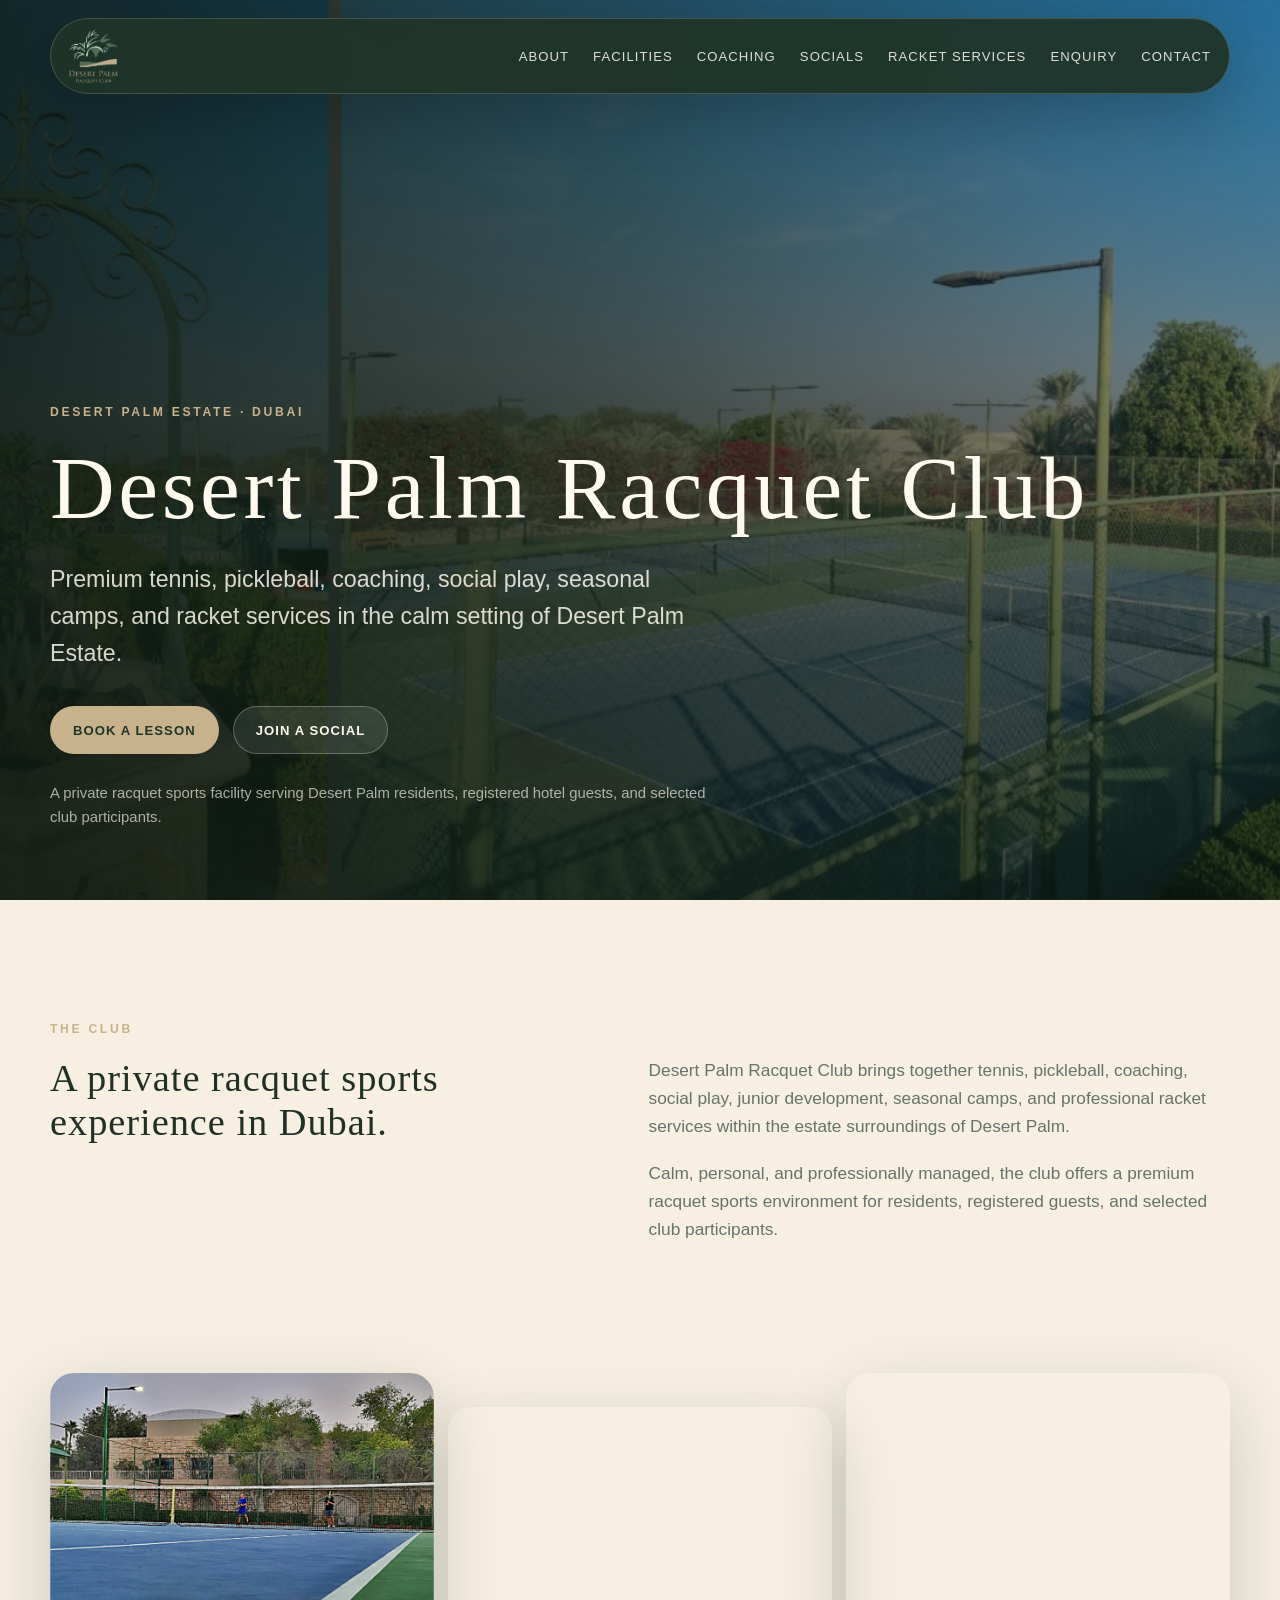
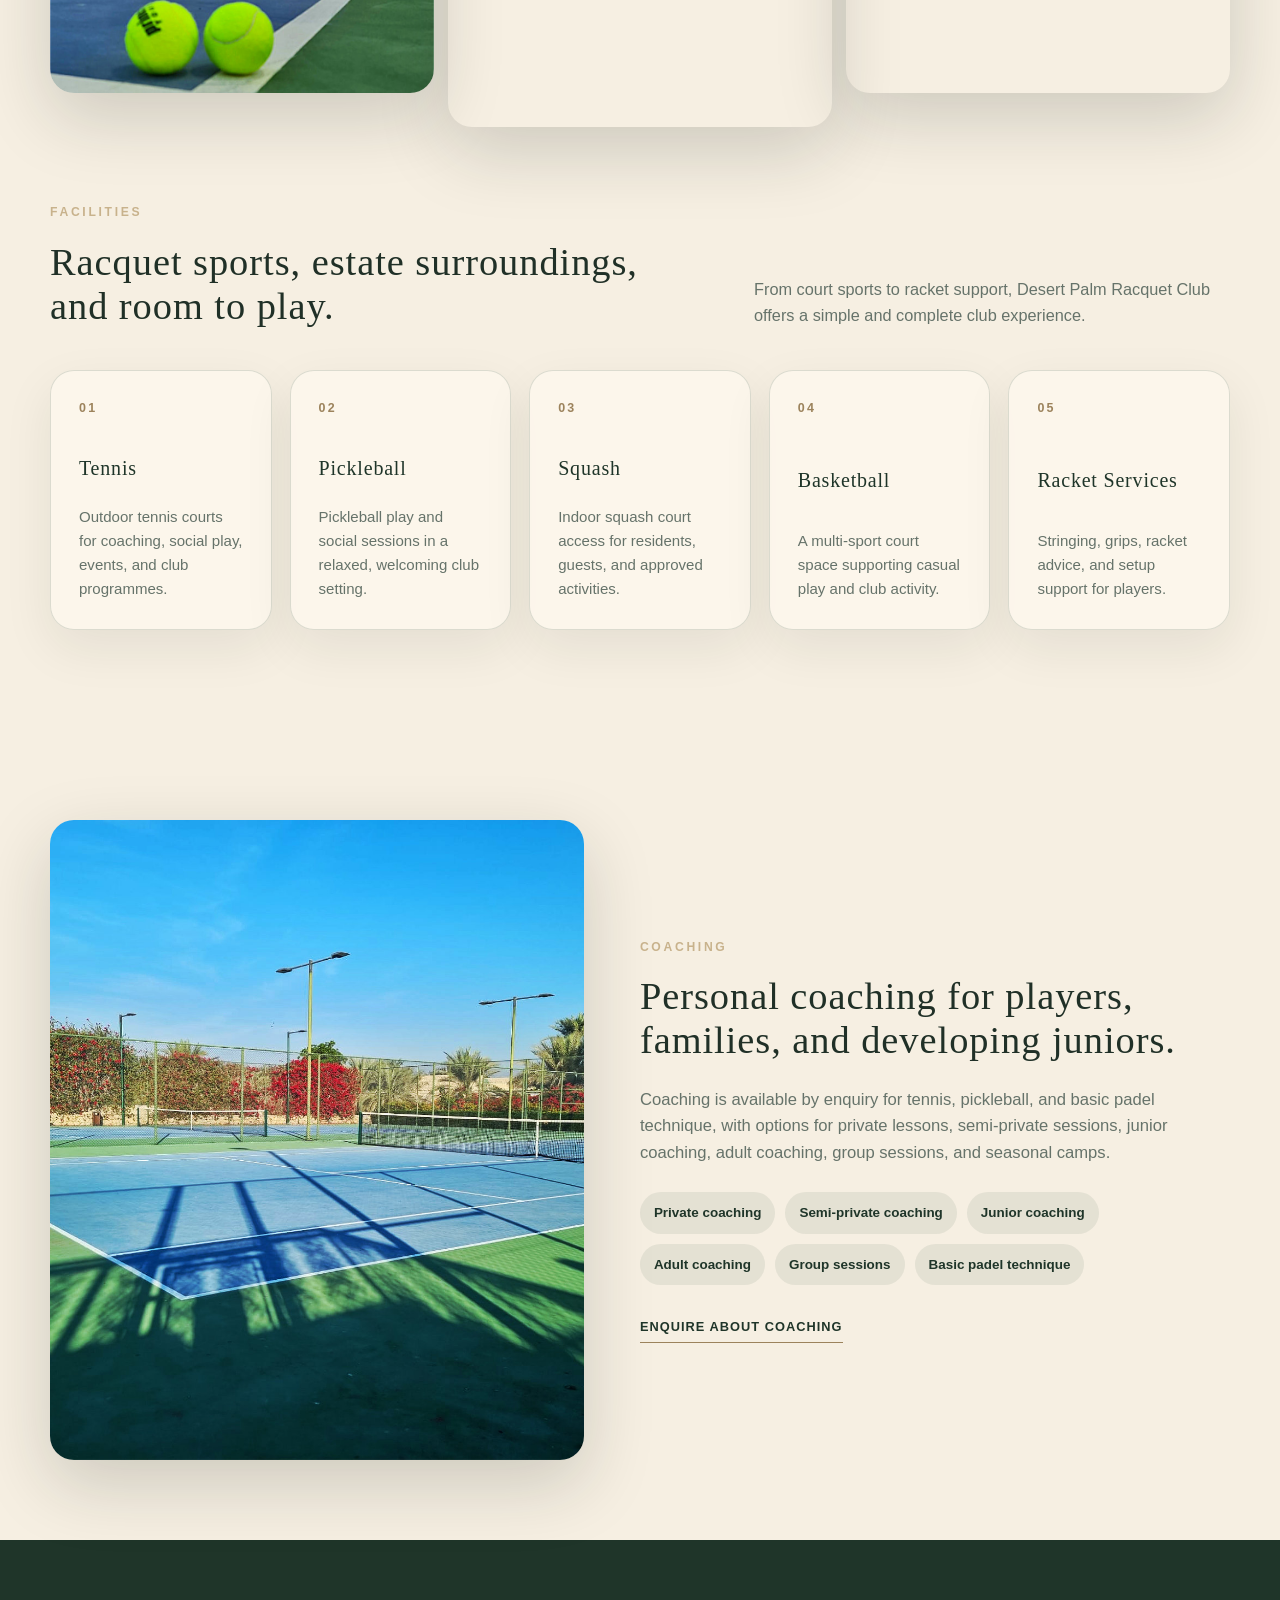
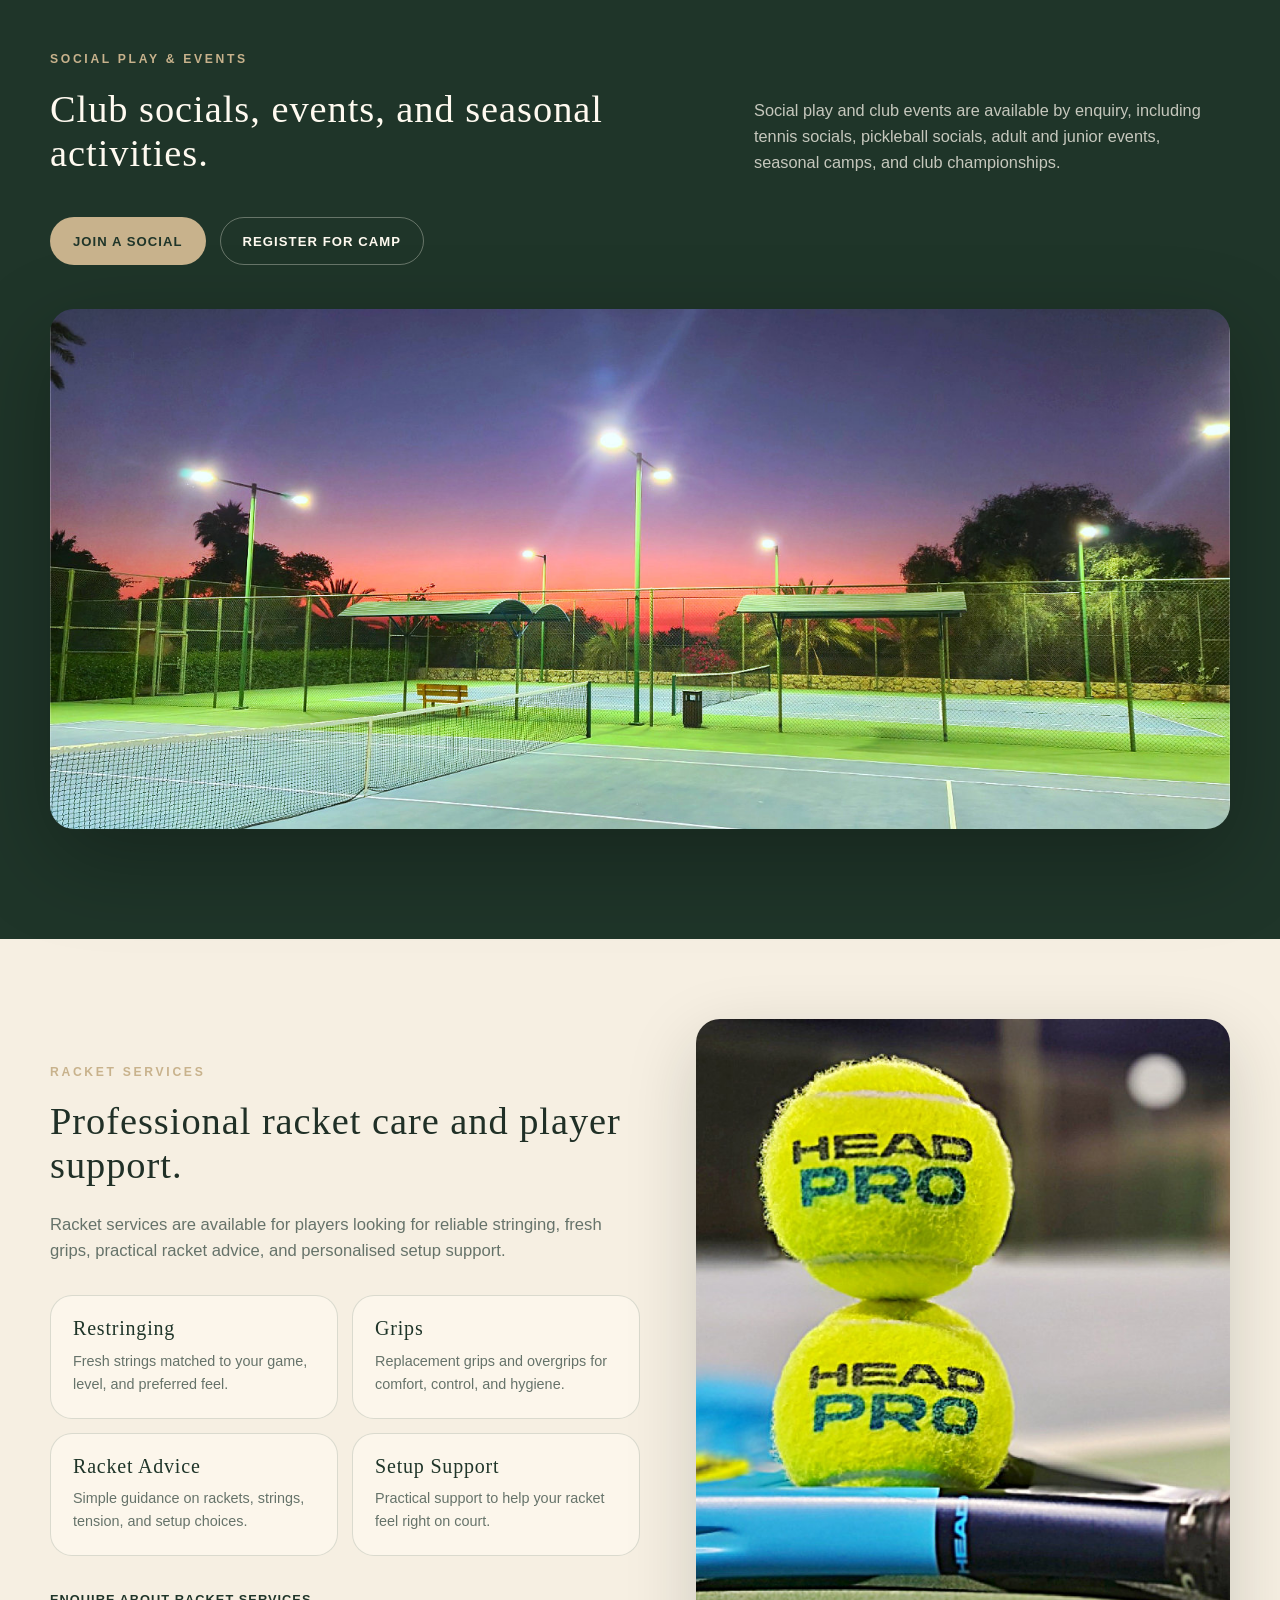
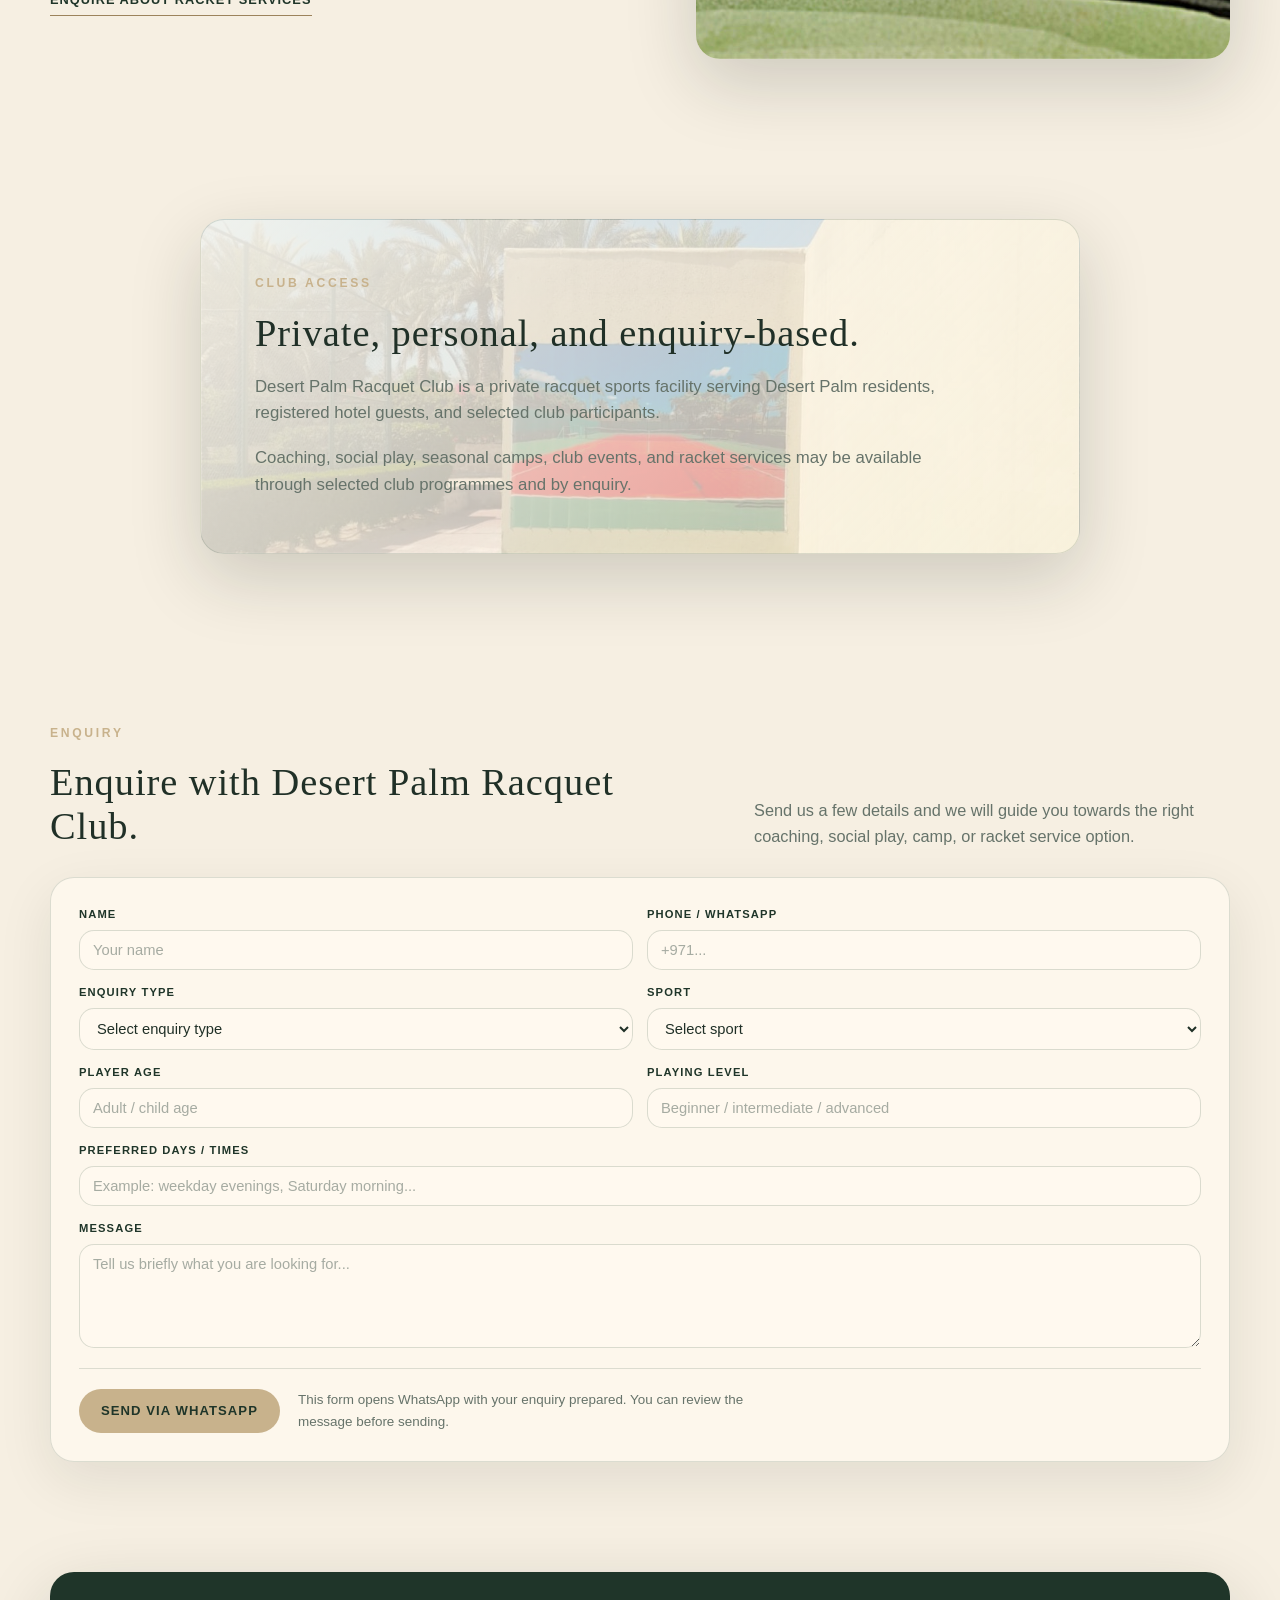
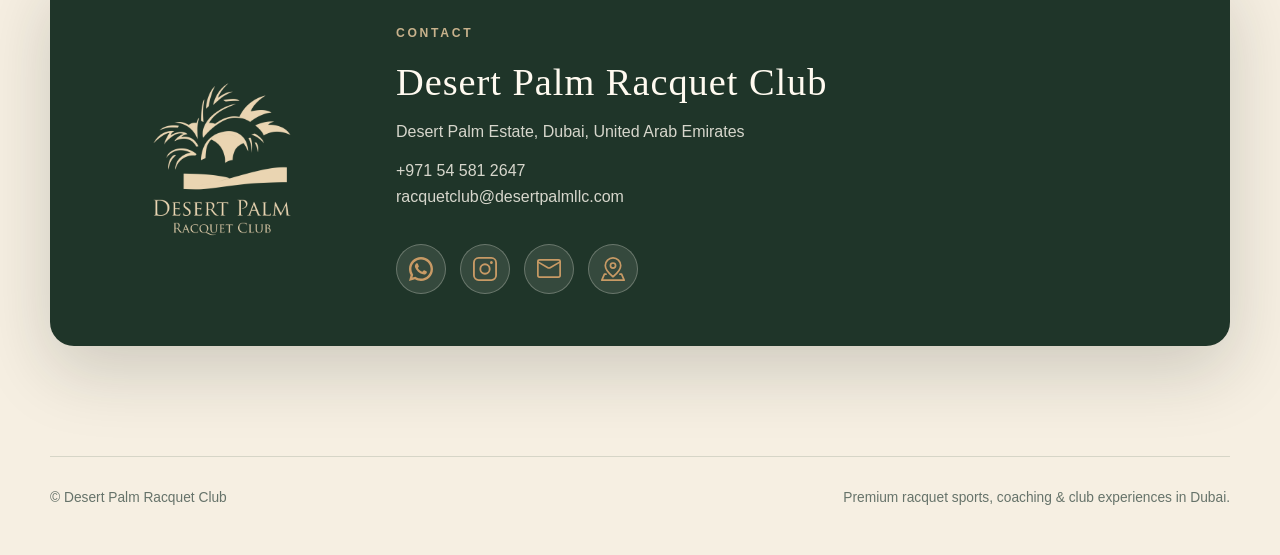
==== index.html @ a3d0cde0 "Add files via upload" ====
<!DOCTYPE html>
<html lang="en">
<head>
  <meta charset="UTF-8" />
  <meta name="viewport" content="width=device-width, initial-scale=1.0" />

  <title>Desert Palm Racquet Club | Tennis & Pickleball in Dubai</title>
  <link rel="canonical" href="https://desertpalmracquetclub.com/" />
<meta
  name="description"
  content="Desert Palm Racquet Club offers premium tennis, pickleball, coaching, social play, seasonal camps, and racket services at Desert Palm Estate, Dubai."
/>

  <!-- Social sharing preview -->
<meta property="og:title" content="Desert Palm Racquet Club | Dubai" />
<meta
  property="og:description"
  content="Premium tennis, pickleball, coaching, social play, seasonal camps, and racket services in Desert Palm Estate, Dubai."
/>
<meta property="og:type" content="website" />
<meta property="og:url" content="https://desertpalmracquetclub.com/" />
<meta
  property="og:image"
  content="https://desertpalmracquetclub.com/assets/dprc-thumb.png"
/>
<meta property="og:image:width" content="1200" />
<meta property="og:image:height" content="630" />

<meta name="twitter:card" content="summary_large_image" />
<meta name="twitter:title" content="Desert Palm Racquet Club | Dubai" />
<meta
  name="twitter:description"
  content="Premium tennis, pickleball, coaching, social play, seasonal camps, and racket services in Desert Palm Estate, Dubai."
/>
<meta
  name="twitter:image"
  content="https://desertpalmracquetclub.com/assets/dprc-thumb.png"
/>

  <link rel="icon" type="image/png" href="assets/logo-light.png" />
  <link rel="stylesheet" href="style.css" />
</head>

<body>
  <header class="site-header">
    <a href="#top" class="brand">
      <img src="assets/logo-light.png" alt="Desert Palm Racquet Club logo" />
    </a>

    <button class="menu-toggle" aria-label="Open menu">
      <span></span>
      <span></span>
    </button>

<nav class="site-nav">
  <a href="#about">About</a>
  <a href="#facilities">Facilities</a>
  <a href="#coaching">Coaching</a>
  <a href="#socials">Socials</a>
  <a href="#services">Racket Services</a>
  <a href="#enquiry">Enquiry</a>
  <a href="#contact">Contact</a>
</nav>
  </header>

  <main id="top">
    <!-- HERO -->
    <section class="hero">
      <div class="hero-image">
        <img src="assets/court-bridge.jpg" alt="Desert Palm Racquet Club courts and estate surroundings" />
      </div>

      <div class="hero-overlay"></div>

      <div class="hero-content">
        <p class="eyebrow">Desert Palm Estate · Dubai</p>

        <h1>Desert Palm Racquet Club</h1>

        <p class="hero-text">
          Premium tennis, pickleball, coaching, social play, seasonal camps,
          and racket services in the calm setting of Desert Palm Estate.
        </p>

        <div class="hero-actions">
<a
  class="btn btn-primary enquiry-jump"
  href="#enquiry"
  data-enquiry-type="Coaching"
>
            Book a Lesson
          </a>

<a
  class="btn btn-secondary enquiry-jump"
  href="#enquiry"
  data-enquiry-type="Tennis Social"
>
            Join a Social
          </a>
        </div>

        <p class="access-note">
          A private racquet sports facility serving Desert Palm residents,
registered hotel guests, and selected club participants.
        </p>
      </div>
    </section>

    <!-- INTRO -->
    <section id="about" class="section intro-section">
      <div class="section-label">The Club</div>

      <div class="intro-grid">
        <div>
          <h2>A private racquet sports experience in Dubai.</h2>
        </div>

        <div>
          <p>
            Desert Palm Racquet Club brings together tennis, pickleball,
            coaching, social play, junior development, seasonal camps, and
            professional racket services within the estate surroundings of
            Desert Palm.
          </p>

          <p>
            Calm, personal, and professionally managed, the club offers a
            premium racquet sports environment for residents, registered guests,
            and selected club participants.
          </p>
        </div>
      </div>
    </section>

    <!-- IMAGE STRIP -->
    <section class="image-strip">
<img
  src="assets/balls-on-line.jpg"
  alt="Tennis balls on Desert Palm court"
  loading="lazy"
  decoding="async"
/>
<img
  src="assets/pickleball.jpeg"
  alt="Pickleball paddles at Desert Palm Racquet Club"
  loading="lazy"
  decoding="async"
/>
<img
  src="assets/peacocks.jpg"
  alt="Peacocks at Desert Palm Racquet Club"
  loading="lazy"
  decoding="async"
/>
    </section>

    <!-- FACILITIES -->
    <section id="facilities" class="section">
      <div class="section-top">
        <div>
          <div class="section-label">Facilities</div>
          <h2>Racquet sports, estate surroundings, and room to play.</h2>
        </div>

        <p>
          From court sports to racket support, Desert Palm Racquet Club offers a
          simple and complete club experience.
        </p>
      </div>

      <div class="card-grid five-grid">
        <article class="service-card">
          <span>01</span>
          <h3>Tennis</h3>
          <p>Outdoor tennis courts for coaching, social play, events, and club programmes.</p>
        </article>

        <article class="service-card">
          <span>02</span>
          <h3>Pickleball</h3>
          <p>Pickleball play and social sessions in a relaxed, welcoming club setting.</p>
        </article>

        <article class="service-card">
          <span>03</span>
          <h3>Squash</h3>
          <p>Indoor squash court access for residents, guests, and approved activities.</p>
        </article>

        <article class="service-card">
          <span>04</span>
          <h3>Basketball</h3>
          <p>A multi-sport court space supporting casual play and club activity.</p>
        </article>

        <article class="service-card">
          <span>05</span>
          <h3>Racket Services</h3>
          <p>Stringing, grips, racket advice, and setup support for players.</p>
        </article>
      </div>
    </section>

    <!-- COACHING -->
    <section id="coaching" class="feature-section">
      <div class="feature-image">
<img
  src="assets/court2day.jpg"
  alt="Desert Palm tennis courts during the day"
  loading="lazy"
  decoding="async"
/>
      </div>

      <div class="feature-content">
        <div class="section-label">Coaching</div>
        <h2>Personal coaching for players, families, and developing juniors.</h2>

        <p>
          Coaching is available by enquiry for tennis, pickleball, and basic
          padel technique, with options for private lessons, semi-private
          sessions, junior coaching, adult coaching, group sessions, and seasonal
          camps.
        </p>

        <div class="pill-list">
          <span>Private coaching</span>
          <span>Semi-private coaching</span>
          <span>Junior coaching</span>
          <span>Adult coaching</span>
          <span>Group sessions</span>
          <span>Basic padel technique</span>
        </div>

<a
  class="text-link enquiry-jump"
  href="#enquiry"
  data-enquiry-type="Coaching"
>
          Enquire about coaching
        </a>
      </div>
    </section>

    <!-- SOCIALS -->
    <section id="socials" class="section dark-section">
      <div class="section-top">
        <div>
          <div class="section-label">Social Play & Events</div>
          <h2>Club socials, events, and seasonal activities.</h2>
        </div>

        <p>
          Social play and club events are available by enquiry, including tennis
          socials, pickleball socials, adult and junior events, seasonal camps,
          and club championships.
        </p>
      </div>

      <div class="split-actions">
<a
  class="btn btn-primary enquiry-jump"
  href="#enquiry"
  data-enquiry-type="Tennis Social"
>
          Join a Social
        </a>

<a
  class="btn btn-outline enquiry-jump"
  href="#enquiry"
  data-enquiry-type="Seasonal Camp"
>
          Register for Camp
        </a>
      </div>

      <div class="wide-image">
<img
  src="assets/night-court.jpg"
  alt="Desert Palm Racquet Club courts at night"
  loading="lazy"
  decoding="async"
/>
      </div>
    </section>

    <!-- RACKET SERVICES -->
    <section id="services" class="feature-section reverse">
      <div class="feature-image">
<img
  src="assets/stacked-balls.jpg"
  alt="Tennis racket and balls at Desert Palm Racquet Club"
  loading="lazy"
  decoding="async"
/>
      </div>

      <div class="feature-content">
        <div class="section-label">Racket Services</div>
        <h2>Professional racket care and player support.</h2>

        <p>
          Racket services are available for players looking for reliable
          stringing, fresh grips, practical racket advice, and personalised setup
          support.
        </p>

        <div class="mini-grid">
          <div>
            <h3>Restringing</h3>
            <p>Fresh strings matched to your game, level, and preferred feel.</p>
          </div>

          <div>
            <h3>Grips</h3>
            <p>Replacement grips and overgrips for comfort, control, and hygiene.</p>
          </div>

          <div>
            <h3>Racket Advice</h3>
            <p>Simple guidance on rackets, strings, tension, and setup choices.</p>
          </div>

          <div>
            <h3>Setup Support</h3>
            <p>Practical support to help your racket feel right on court.</p>
          </div>
        </div>

<a
  class="text-link enquiry-jump"
  href="#enquiry"
  data-enquiry-type="Racket Services"
>
          Enquire about racket services
        </a>
      </div>
    </section>

    <!-- ACCESS -->
    <section class="section access-section">
      <div class="access-card">
        <div class="section-label">Club Access</div>

<h2>Private, personal, and enquiry-based.</h2>

<p>
  Desert Palm Racquet Club is a private racquet sports facility serving
  Desert Palm residents, registered hotel guests, and selected club participants.
</p>

<p>
  Coaching, social play, seasonal camps, club events, and racket services
  may be available through selected club programmes and by enquiry.
</p>
      </div>
    </section>

    <!-- ENQUIRY FORM -->
<section id="enquiry" class="section enquiry-section">
  <div class="section-top">
    <div>
      <div class="section-label">Enquiry</div>
      <h2>Enquire with Desert Palm Racquet Club.</h2>
    </div>

    <p>
      Send us a few details and we will guide you towards the right coaching,
      social play, camp, or racket service option.
    </p>
  </div>

  <form id="dprcEnquiryForm" class="enquiry-form">
    <div class="form-grid">
      <div class="form-field">
        <label for="enquiryName">Name</label>
        <input
          type="text"
          id="enquiryName"
          name="name"
          placeholder="Your name"
          required
        />
      </div>

      <div class="form-field">
        <label for="enquiryPhone">Phone / WhatsApp</label>
        <input
          type="tel"
          id="enquiryPhone"
          name="phone"
          placeholder="+971..."
        />
      </div>

      <div class="form-field">
        <label for="enquiryType">Enquiry type</label>
        <select id="enquiryType" name="type" required>
          <option value="">Select enquiry type</option>
          <option value="Coaching">Coaching</option>
          <option value="Tennis Social">Tennis Social</option>
          <option value="Pickleball Social">Pickleball Social</option>
          <option value="Seasonal Camp">Seasonal Camp</option>
          <option value="Racket Services">Racket Services</option>
          <option value="Other">Other</option>
        </select>
      </div>

      <div class="form-field">
        <label for="enquirySport">Sport</label>
        <select id="enquirySport" name="sport">
          <option value="">Select sport</option>
          <option value="Tennis">Tennis</option>
          <option value="Pickleball">Pickleball</option>
          <option value="Padel">Padel</option>
          <option value="Squash">Squash</option>
          <option value="Other">Other</option>
        </select>
      </div>

      <div class="form-field">
        <label for="enquiryAge">Player age</label>
        <input
          type="text"
          id="enquiryAge"
          name="age"
          placeholder="Adult / child age"
        />
      </div>

      <div class="form-field">
        <label for="enquiryLevel">Playing level</label>
        <input
          type="text"
          id="enquiryLevel"
          name="level"
          placeholder="Beginner / intermediate / advanced"
        />
      </div>

      <div class="form-field full-field">
        <label for="enquiryAvailability">Preferred days / times</label>
        <input
          type="text"
          id="enquiryAvailability"
          name="availability"
          placeholder="Example: weekday evenings, Saturday morning..."
        />
      </div>

      <div class="form-field full-field">
        <label for="enquiryMessage">Message</label>
        <textarea
          id="enquiryMessage"
          name="message"
          rows="5"
          placeholder="Tell us briefly what you are looking for..."
        ></textarea>
      </div>
    </div>

    <div class="form-actions">
      <button type="submit" class="btn btn-primary">
        Send via WhatsApp
      </button>

      <p>
        This form opens WhatsApp with your enquiry prepared. You can review the
        message before sending.
      </p>
    </div>
  </form>
</section>

    <!-- CONTACT -->
    <section id="contact" class="section contact-section">
      <div class="contact-card">
<img
  src="assets/logo-beige.png"
  alt="Desert Palm Racquet Club logo"
  loading="lazy"
  decoding="async"
/>

        <div>
          <div class="section-label">Contact</div>
          <h2>Desert Palm Racquet Club</h2>

          <p>Desert Palm Estate, Dubai, United Arab Emirates</p>
          <p>
            <a href="tel:+971545812647">+971 54 581 2647</a><br />
            <a href="mailto:racquetclub@desertpalmllc.com">racquetclub@desertpalmllc.com</a>
          </p>

<div class="contact-actions icon-actions">
  <a
  class="icon-btn"
  href="https://wa.me/971545812647?text=Hi%20Desert%20Palm%20Racquet%20Club%2C%20I%20would%20like%20to%20make%20an%20enquiry."
  target="_blank"
rel="noopener noreferrer"
  aria-label="WhatsApp Desert Palm Racquet Club"
  title="WhatsApp"
>
<img
  src="assets/icons/whatsapp.svg"
  alt=""
  loading="lazy"
  decoding="async"
/>
</a>

  <a
    class="icon-btn"
    href="https://www.instagram.com/desertpalmtennis"
    target="_blank"
rel="noopener noreferrer"
    aria-label="Follow Desert Palm Racquet Club on Instagram"
    title="Instagram"
  >
<img
  src="assets/icons/instagram.svg"
  alt=""
  loading="lazy"
  decoding="async"
/>
  </a>

  <a
    class="icon-btn"
    href="mailto:racquetclub@desertpalmllc.com"
    aria-label="Email Desert Palm Racquet Club"
    title="Email"
  >
<img
  src="assets/icons/email.svg"
  alt=""
  loading="lazy"
  decoding="async"
/>
  </a>

  <a
    class="icon-btn"
    href="https://maps.app.goo.gl/HinR4Th8kRUR4YVMA"
    target="_blank"
    rel="noopener noreferrer"
    aria-label="Find Desert Palm Racquet Club on Google Maps"
    title="Find Us"
  >
<img
  src="assets/icons/location.svg"
  alt=""
  loading="lazy"
  decoding="async"
/>
  </a>
</div>
          </div>
        </div>
      </div>
    </section>
  </main>

  <footer class="site-footer">
    <p>© Desert Palm Racquet Club</p>
    <p>Premium racquet sports, coaching & club experiences in Dubai.</p>
  </footer>

  <script src="app.js"></script>
</body>
</html>
---- style.css ----
:root {
  --ivory: #f6efe2;
  --ivory-soft: #fffaf0;
  --green-dark: #1f3529;
  --green: #46614d;
  --green-soft: #8fa796;
  --sand: #c8b28c;
  --sand-dark: #9c835c;
  --text: #203027;
  --muted: #66736a;
  --line: rgba(70, 97, 77, 0.18);
  --shadow: 0 24px 70px rgba(20, 32, 25, 0.18);
  --radius: 24px;
  --max: 1180px;
}

* {
  box-sizing: border-box;
  margin: 0;
  padding: 0;
}

html {
  scroll-behavior: smooth;
}

body {
  font-family: "Inter", "Segoe UI", Arial, sans-serif;
  background: var(--ivory);
  color: var(--text);
  line-height: 1.6;
}

img {
  max-width: 100%;
  display: block;
}

a {
  color: inherit;
  text-decoration: none;
}

h1,
h2,
h3 {
  font-family: "Trajan Pro", "Cinzel", Georgia, serif;
  font-weight: 500;
  line-height: 1.08;
  letter-spacing: 0.04em;
}

h1 {
  font-size: clamp(3rem, 7vw, 6.8rem);
  color: var(--ivory-soft);
}

h2 {
  font-size: clamp(2rem, 4vw, 4.1rem);
}

h3 {
  font-size: 1.25rem;
}

p {
  color: var(--muted);
}

/* HEADER */

.site-header {
  position: fixed;
  top: 18px;
  left: 50%;
  transform: translateX(-50%);
  width: min(calc(100% - 32px), var(--max));
  height: 76px;
  z-index: 50;
  display: flex;
  align-items: center;
  justify-content: space-between;
  padding: 0 18px;
  border: 1px solid rgba(246, 239, 226, 0.18);
  border-radius: 999px;
  background: rgba(31, 53, 41, 0.94);
  backdrop-filter: blur(16px);
  box-shadow: 0 18px 60px rgba(0, 0, 0, 0.22);
}

.brand img {
  height: 54px;
  width: auto;
}

.site-nav {
  display: flex;
  gap: 24px;
  align-items: center;
}

.site-nav a {
  color: var(--ivory-soft);
  font-size: 0.82rem;
  letter-spacing: 0.08em;
  text-transform: uppercase;
  opacity: 0.86;
  transition: 0.25s ease;
}

.site-nav a:hover {
  color: var(--sand);
  opacity: 1;
}

.menu-toggle {
  display: none;
  width: 44px;
  height: 44px;
  border: 1px solid rgba(246, 239, 226, 0.24);
  border-radius: 50%;
  background: transparent;
  cursor: pointer;
}

.menu-toggle span {
  display: block;
  width: 18px;
  height: 1px;
  background: var(--ivory-soft);
  margin: 6px auto;
}

/* HERO */

.hero {
  min-height: 100vh;
  position: relative;
  overflow: hidden;
  display: grid;
  align-items: end;
  padding: 140px 24px 70px;
}

.hero-image,
.hero-overlay {
  position: absolute;
  inset: 0;
}

.hero-image img {
  width: 100%;
  height: 100%;
  object-fit: cover;
}

.hero-overlay {
  background:
    linear-gradient(90deg, rgba(14, 26, 19, 0.88), rgba(14, 26, 19, 0.58), rgba(14, 26, 19, 0.2)),
    linear-gradient(0deg, rgba(14, 26, 19, 0.62), rgba(14, 26, 19, 0.06));
}

.hero-content {
  position: relative;
  z-index: 2;
  width: min(100%, var(--max));
  margin: 0 auto;
}

.eyebrow,
.section-label {
  color: var(--sand);
  text-transform: uppercase;
  letter-spacing: 0.22em;
  font-size: 0.76rem;
  font-weight: 700;
  margin-bottom: 18px;
}

.hero-text {
  max-width: 680px;
  color: rgba(255, 250, 240, 0.84);
  font-size: clamp(1.1rem, 2vw, 1.45rem);
  margin-top: 24px;
}

.hero-actions {
  display: flex;
  flex-wrap: wrap;
  gap: 14px;
  margin-top: 34px;
}

.access-note {
  margin-top: 28px;
  max-width: 680px;
  color: rgba(255, 250, 240, 0.65);
  font-size: 0.93rem;
}

/* BUTTONS */

.btn {
  display: inline-flex;
  align-items: center;
  justify-content: center;
  min-height: 48px;
  padding: 0 22px;
  border-radius: 999px;
  font-size: 0.82rem;
  font-weight: 800;
  letter-spacing: 0.08em;
  text-transform: uppercase;
  transition: 0.25s ease;
  border: 1px solid transparent;
}

.btn-primary {
  background: var(--sand);
  color: var(--green-dark);
}

.btn-primary:hover {
  background: var(--ivory-soft);
  transform: translateY(-2px);
}

.btn-secondary {
  background: rgba(255, 250, 240, 0.1);
  color: var(--ivory-soft);
  border-color: rgba(255, 250, 240, 0.26);
}

.btn-secondary:hover {
  background: rgba(255, 250, 240, 0.18);
  border-color: var(--sand);
  transform: translateY(-2px);
}

.btn-outline {
  color: var(--ivory-soft);
  border-color: rgba(255, 250, 240, 0.32);
}

.btn-outline:hover {
  background: rgba(255, 250, 240, 0.1);
  border-color: var(--sand);
}

/* SECTIONS */

.section {
  width: min(calc(100% - 40px), var(--max));
  margin: 0 auto;
  padding: 110px 0;
}

.intro-section {
  padding-top: 120px;
}

.intro-grid {
  display: grid;
  grid-template-columns: 1fr 1.1fr;
  gap: 70px;
  align-items: start;
}

.intro-grid p {
  font-size: 1.08rem;
  margin-bottom: 20px;
}

.section-top {
  display: grid;
  grid-template-columns: 1.15fr 0.85fr;
  gap: 60px;
  align-items: end;
  margin-bottom: 42px;
}

.section-top p {
  font-size: 1.02rem;
}

/* IMAGE STRIP */

.image-strip {
  width: min(calc(100% - 40px), var(--max));
  margin: 0 auto;
  display: grid;
  grid-template-columns: 1fr 1fr 1fr;
  gap: 14px;
}

.image-strip img {
  height: 320px;
  width: 100%;
  object-fit: cover;
  border-radius: var(--radius);
  box-shadow: var(--shadow);
}

.image-strip img:nth-child(2) {
  transform: translateY(34px);
}

/* CARDS */

.card-grid {
  display: grid;
  gap: 18px;
}

.five-grid {
  grid-template-columns: repeat(5, 1fr);
}

.service-card {
  min-height: 260px;
  padding: 28px;
  border-radius: var(--radius);
  background: rgba(255, 250, 240, 0.7);
  border: 1px solid var(--line);
  box-shadow: 0 18px 50px rgba(20, 32, 25, 0.08);
  display: flex;
  flex-direction: column;
  justify-content: space-between;
}

.service-card span {
  color: var(--sand-dark);
  font-size: 0.78rem;
  letter-spacing: 0.18em;
  font-weight: 800;
}

.service-card h3 {
  color: var(--green-dark);
  margin: 28px 0 14px;
}

.service-card p {
  font-size: 0.94rem;
}

.accent-card {
  background: var(--green-dark);
}

.accent-card h3,
.accent-card p {
  color: var(--ivory-soft);
}

.accent-card span {
  color: var(--sand);
}

/* FEATURE SECTIONS */

.feature-section {
  width: min(calc(100% - 40px), var(--max));
  margin: 0 auto;
  padding: 80px 0;
  display: grid;
  grid-template-columns: 0.95fr 1.05fr;
  gap: 56px;
  align-items: center;
}

.feature-section.reverse {
  grid-template-columns: 1.05fr 0.95fr;
}

.feature-section.reverse .feature-image {
  order: 2;
}

.feature-image img {
  width: 100%;
  height: 640px;
  object-fit: cover;
  border-radius: var(--radius);
  box-shadow: var(--shadow);
}

.feature-content {
  padding: 30px 0;
}

.feature-content p {
  font-size: 1.04rem;
  margin: 24px 0;
}

.pill-list {
  display: flex;
  flex-wrap: wrap;
  gap: 10px;
  margin: 26px 0 28px;
}

.pill-list span {
  padding: 10px 14px;
  border-radius: 999px;
  background: rgba(70, 97, 77, 0.1);
  color: var(--green-dark);
  font-size: 0.84rem;
  font-weight: 700;
}

.text-link {
  display: inline-flex;
  color: var(--green-dark);
  font-weight: 900;
  letter-spacing: 0.08em;
  text-transform: uppercase;
  font-size: 0.8rem;
  border-bottom: 1px solid var(--sand-dark);
  padding-bottom: 4px;
}

.text-link:hover {
  color: var(--sand-dark);
}

/* DARK SECTION */

.dark-section {
  width: 100%;
  max-width: none;
  padding: 110px max(20px, calc((100vw - var(--max)) / 2));
  background: var(--green-dark);
  color: var(--ivory-soft);
}

.dark-section h2,
.dark-section p {
  color: var(--ivory-soft);
}

.dark-section p {
  opacity: 0.74;
}

.split-actions {
  display: flex;
  flex-wrap: wrap;
  gap: 14px;
  margin-bottom: 44px;
}

.wide-image img {
  width: 100%;
  height: 520px;
  object-fit: cover;
  border-radius: var(--radius);
  box-shadow: 0 30px 90px rgba(0, 0, 0, 0.28);
}

/* MINI GRID */

.mini-grid {
  display: grid;
  grid-template-columns: 1fr 1fr;
  gap: 14px;
  margin: 30px 0;
}

.mini-grid div {
  padding: 22px;
  border-radius: 22px;
  border: 1px solid var(--line);
  background: rgba(255, 250, 240, 0.62);
}

.mini-grid h3 {
  margin-bottom: 10px;
  color: var(--green-dark);
}

.mini-grid p {
  margin: 0;
  font-size: 0.9rem;
}

/* ACCESS */

.access-section {
  padding-top: 80px;
}

.access-card {
  max-width: 880px;
  margin: 0 auto;
  padding: 54px;
  border-radius: var(--radius);
  background:
    linear-gradient(135deg, rgba(255, 250, 240, 0.9), rgba(255, 250, 240, 0.56)),
    url("assets/tennis-wall.jpeg");
  background-size: cover;
  background-position: center;
  border: 1px solid var(--line);
  box-shadow: var(--shadow);
}

.access-card p {
  max-width: 680px;
  font-size: 1.05rem;
  margin-top: 18px;
}

/* CONTACT */

.contact-section {
  padding-top: 40px;
}

.contact-card {
  display: grid;
  grid-template-columns: 240px 1fr;
  gap: 54px;
  align-items: center;
  padding: 52px;
  border-radius: var(--radius);
  background: var(--green-dark);
  color: var(--ivory-soft);
  box-shadow: var(--shadow);
}

.contact-card img {
  width: 210px;
  margin: 0 auto;
}

.contact-card h2,
.contact-card p,
.contact-card a {
  color: var(--ivory-soft);
}

.contact-card p {
  opacity: 0.82;
  margin-top: 14px;
}

.contact-actions {
  display: flex;
  flex-wrap: wrap;
  gap: 12px;
  margin-top: 28px;
}

/* FOOTER */

.site-footer {
  width: min(calc(100% - 40px), var(--max));
  margin: 0 auto;
  padding: 30px 0 46px;
  display: flex;
  justify-content: space-between;
  gap: 20px;
  border-top: 1px solid var(--line);
  font-size: 0.86rem;
}

/* RESPONSIVE */

@media (max-width: 1050px) {
  .five-grid {
    grid-template-columns: repeat(2, 1fr);
  }

  .service-card:last-child {
    grid-column: span 2;
  }

  .feature-section,
  .feature-section.reverse {
    grid-template-columns: 1fr;
  }

  .feature-section.reverse .feature-image {
    order: 0;
  }

  .feature-image img {
    height: 520px;
  }
}

@media (max-width: 850px) {
  :root {
    --radius: 22px;
  }

  .site-header {
    height: 68px;
  }

  .brand img {
    height: 46px;
  }

  .menu-toggle {
    display: block;
  }

  .site-nav {
    position: absolute;
    top: 82px;
    left: 0;
    right: 0;
    display: none;
    flex-direction: column;
    gap: 0;
    padding: 16px;
    border-radius: 26px;
    background: rgba(31, 53, 41, 0.96);
    border: 1px solid rgba(246, 239, 226, 0.18);
  }

  .site-nav.active {
    display: flex;
  }

  .site-nav a {
    width: 100%;
    padding: 14px 10px;
    border-bottom: 1px solid rgba(246, 239, 226, 0.1);
  }

  .hero {
    min-height: 92vh;
    padding: 120px 20px 54px;
  }

  .hero-actions {
    flex-direction: column;
    align-items: flex-start;
  }

  .intro-grid,
  .section-top {
    grid-template-columns: 1fr;
    gap: 28px;
  }

  .image-strip {
    grid-template-columns: 1fr;
  }

  .image-strip img,
  .image-strip img:nth-child(2) {
    height: 280px;
    transform: none;
  }

  .contact-card {
    grid-template-columns: 1fr;
    text-align: center;
    padding: 40px 24px;
  }

  .contact-actions {
    justify-content: center;
  }

  .site-footer {
    flex-direction: column;
  }
}

@media (max-width: 620px) {
  h1 {
    font-size: 2.8rem;
  }

  .section {
    width: min(calc(100% - 28px), var(--max));
    padding: 80px 0;
  }

  .five-grid {
    grid-template-columns: 1fr;
  }

  .service-card:last-child {
    grid-column: auto;
  }

  .feature-section {
    width: min(calc(100% - 28px), var(--max));
    padding: 60px 0;
  }

  .feature-image img {
    height: 380px;
  }

  .mini-grid {
    grid-template-columns: 1fr;
  }

  .access-card {
    padding: 34px 24px;
  }

  .wide-image img {
    height: 340px;
  }

  .btn {
    width: 100%;
  }

  .contact-actions .btn {
    width: 100%;
  }
}
/* V1 polish: mobile Social Play section */
@media (max-width: 620px) {
  #socials.dark-section {
    width: 100%;
    max-width: none;
    margin-left: 0;
    margin-right: 0;
    padding: 80px 20px;
  }

  #socials h2 {
    font-size: 2.05rem;
    line-height: 1.08;
    letter-spacing: 0.01em;
  }

  #socials .section-top {
    gap: 22px;
  }

  #socials .section-top p {
    font-size: 0.98rem;
  }

  #socials .wide-image img {
    height: 300px;
  }
}
/* V1 polish: contact icon buttons */
.icon-actions {
  display: flex;
  flex-wrap: wrap;
  gap: 14px;
  margin-top: 34px;
}

.icon-btn {
  width: 50px;
  height: 50px;
  border-radius: 999px;
  display: inline-flex;
  align-items: center;
  justify-content: center;
  background: rgba(255, 250, 240, 0.1);
  border: 1px solid rgba(255, 250, 240, 0.26);
  transition: 0.25s ease;
}

.icon-btn img {
  width: 24px;
  height: 24px;
  object-fit: contain;
}

.icon-btn:hover {
  background: var(--sand);
  border-color: var(--sand);
  transform: translateY(-2px);
}

@media (max-width: 850px) {
  .icon-actions {
    justify-content: center;
  }
}
/* ENQUIRY FORM - COMPACT */

.enquiry-section {
  padding-top: 60px;
  padding-bottom: 70px;
}

.enquiry-section .section-top {
  margin-bottom: 28px;
}

.enquiry-section h2 {
  font-size: clamp(1.8rem, 3vw, 3rem);
}

.enquiry-form {
  padding: 28px;
  border-radius: var(--radius);
  background: rgba(255, 250, 240, 0.72);
  border: 1px solid var(--line);
  box-shadow: 0 18px 55px rgba(20, 32, 25, 0.09);
}

.form-grid {
  display: grid;
  grid-template-columns: 1fr 1fr;
  gap: 14px;
}

.form-field {
  display: flex;
  flex-direction: column;
  gap: 6px;
}

.form-field label {
  color: var(--green-dark);
  font-size: 0.7rem;
  font-weight: 800;
  letter-spacing: 0.1em;
  text-transform: uppercase;
}

.form-field input,
.form-field select,
.form-field textarea {
  width: 100%;
  border: 1px solid rgba(70, 97, 77, 0.2);
  border-radius: 15px;
  background: rgba(255, 250, 240, 0.88);
  color: var(--text);
  font-family: "Inter", "Segoe UI", Arial, sans-serif;
  font-size: 0.92rem;
  padding: 11px 13px;
  outline: none;
  transition: 0.2s ease;
}

.form-field textarea {
  resize: vertical;
  min-height: 88px;
}

.form-field input::placeholder,
.form-field textarea::placeholder {
  color: rgba(102, 115, 106, 0.58);
}

.form-field input:focus,
.form-field select:focus,
.form-field textarea:focus {
  border-color: var(--sand-dark);
  background: var(--ivory-soft);
  box-shadow: 0 0 0 3px rgba(200, 178, 140, 0.14);
}

.full-field {
  grid-column: span 2;
}

.form-actions {
  display: flex;
  align-items: center;
  gap: 18px;
  margin-top: 20px;
  padding-top: 20px;
  border-top: 1px solid var(--line);
}

.form-actions .btn {
  border: none;
  cursor: pointer;
  min-height: 44px;
}

.form-actions p {
  max-width: 460px;
  font-size: 0.84rem;
  color: var(--muted);
}

/* MOBILE FORM */

@media (max-width: 850px) {
  .enquiry-section {
    padding-top: 50px;
    padding-bottom: 60px;
  }

  .enquiry-form {
    padding: 22px 18px;
  }

  .form-grid {
    grid-template-columns: 1fr;
  }

  .full-field {
    grid-column: auto;
  }

  .form-actions {
    flex-direction: column;
    align-items: stretch;
  }

  .form-actions p {
    text-align: center;
  }
}
/* V1 polish: calmer premium section headings */
.section-top h2,
.feature-content h2,
.access-card h2,
.contact-card h2 {
  font-size: clamp(1.9rem, 3vw, 3.15rem);
  line-height: 1.14;
  letter-spacing: 0.025em;
}

.feature-content h2 {
  max-width: 760px;
}

.section-top h2 {
  max-width: 760px;
}

@media (max-width: 850px) {
  .section-top h2,
  .feature-content h2,
  .access-card h2,
  .contact-card h2 {
    font-size: clamp(1.75rem, 7vw, 2.6rem);
    line-height: 1.12;
  }
}
/* V1 polish: calmer intro heading */
.intro-grid h2 {
  font-size: clamp(1.9rem, 3vw, 3.15rem);
  line-height: 1.14;
  letter-spacing: 0.025em;
  max-width: 760px;
}

@media (max-width: 850px) {
  .intro-grid h2 {
    font-size: clamp(1.75rem, 7vw, 2.6rem);
    line-height: 1.12;
  }
}
/* V1 polish: anchor landing */
[id] {
  scroll-margin-top: 96px;
}
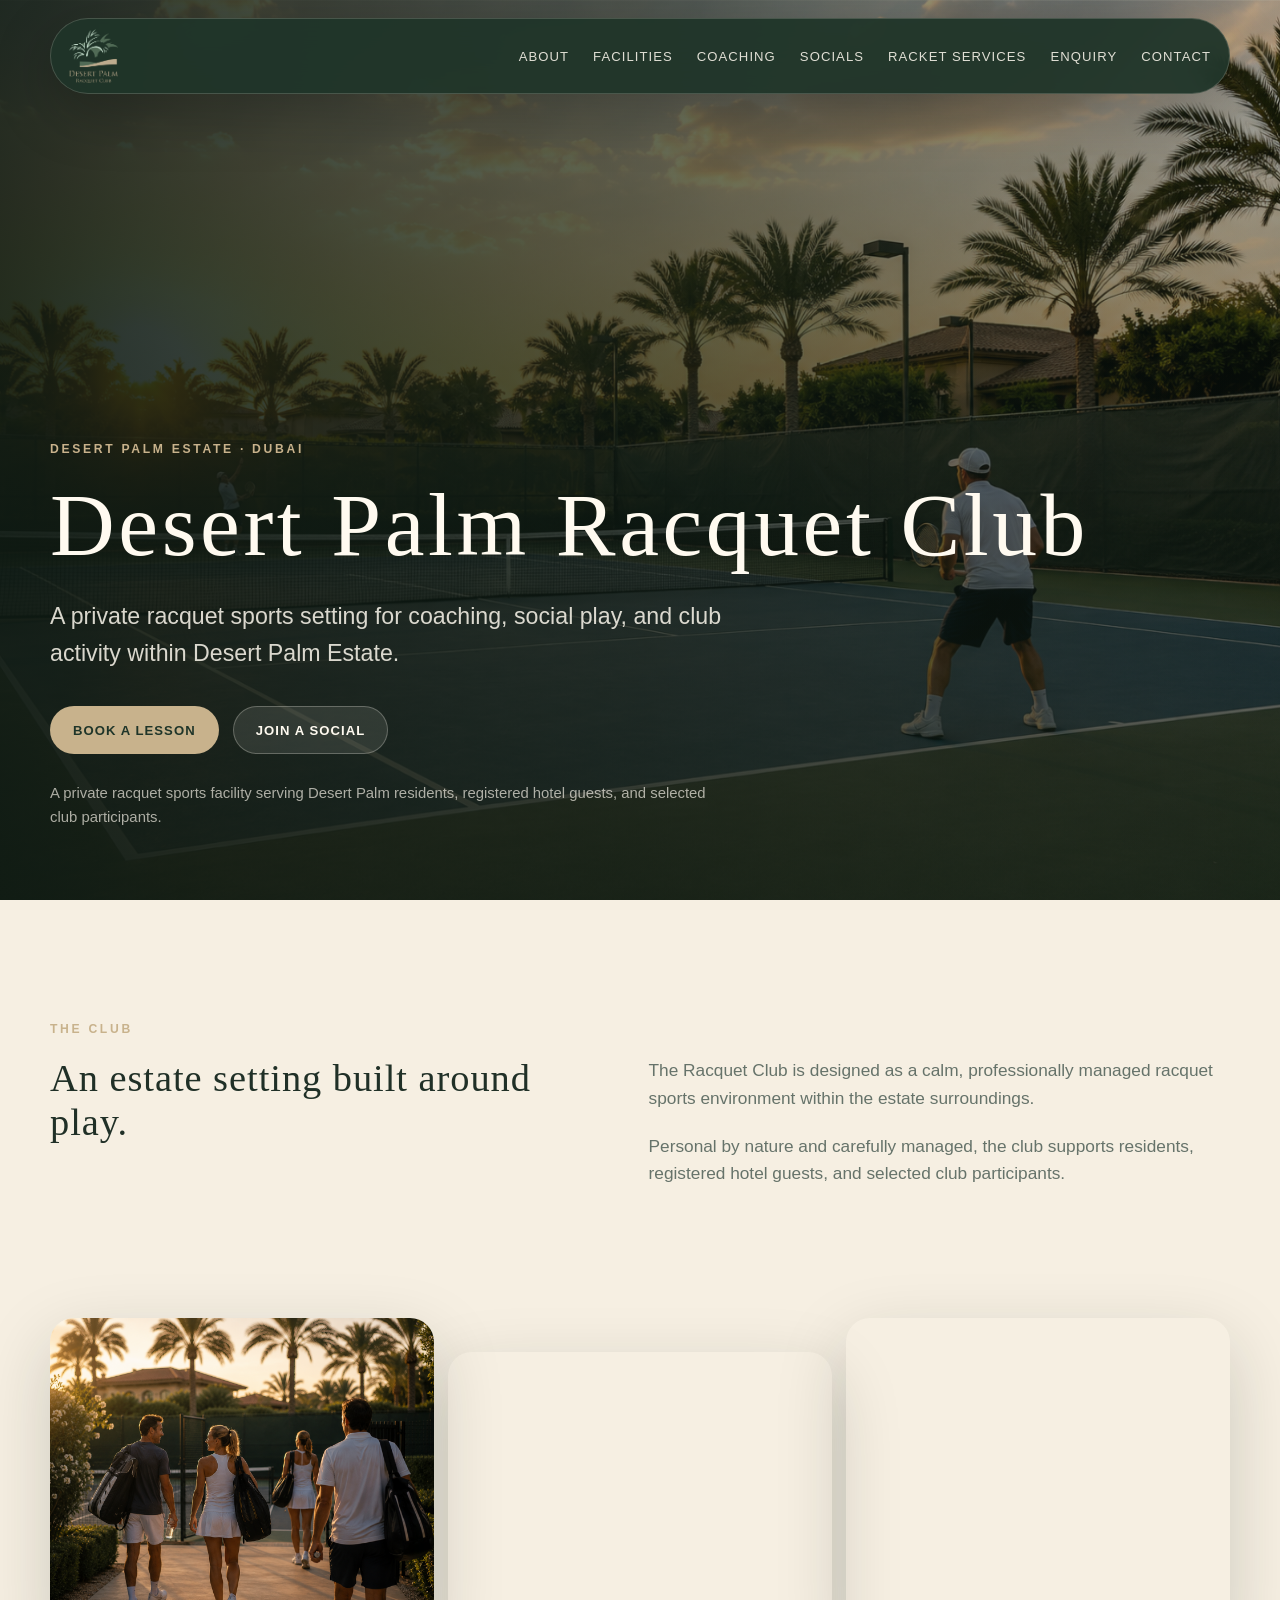
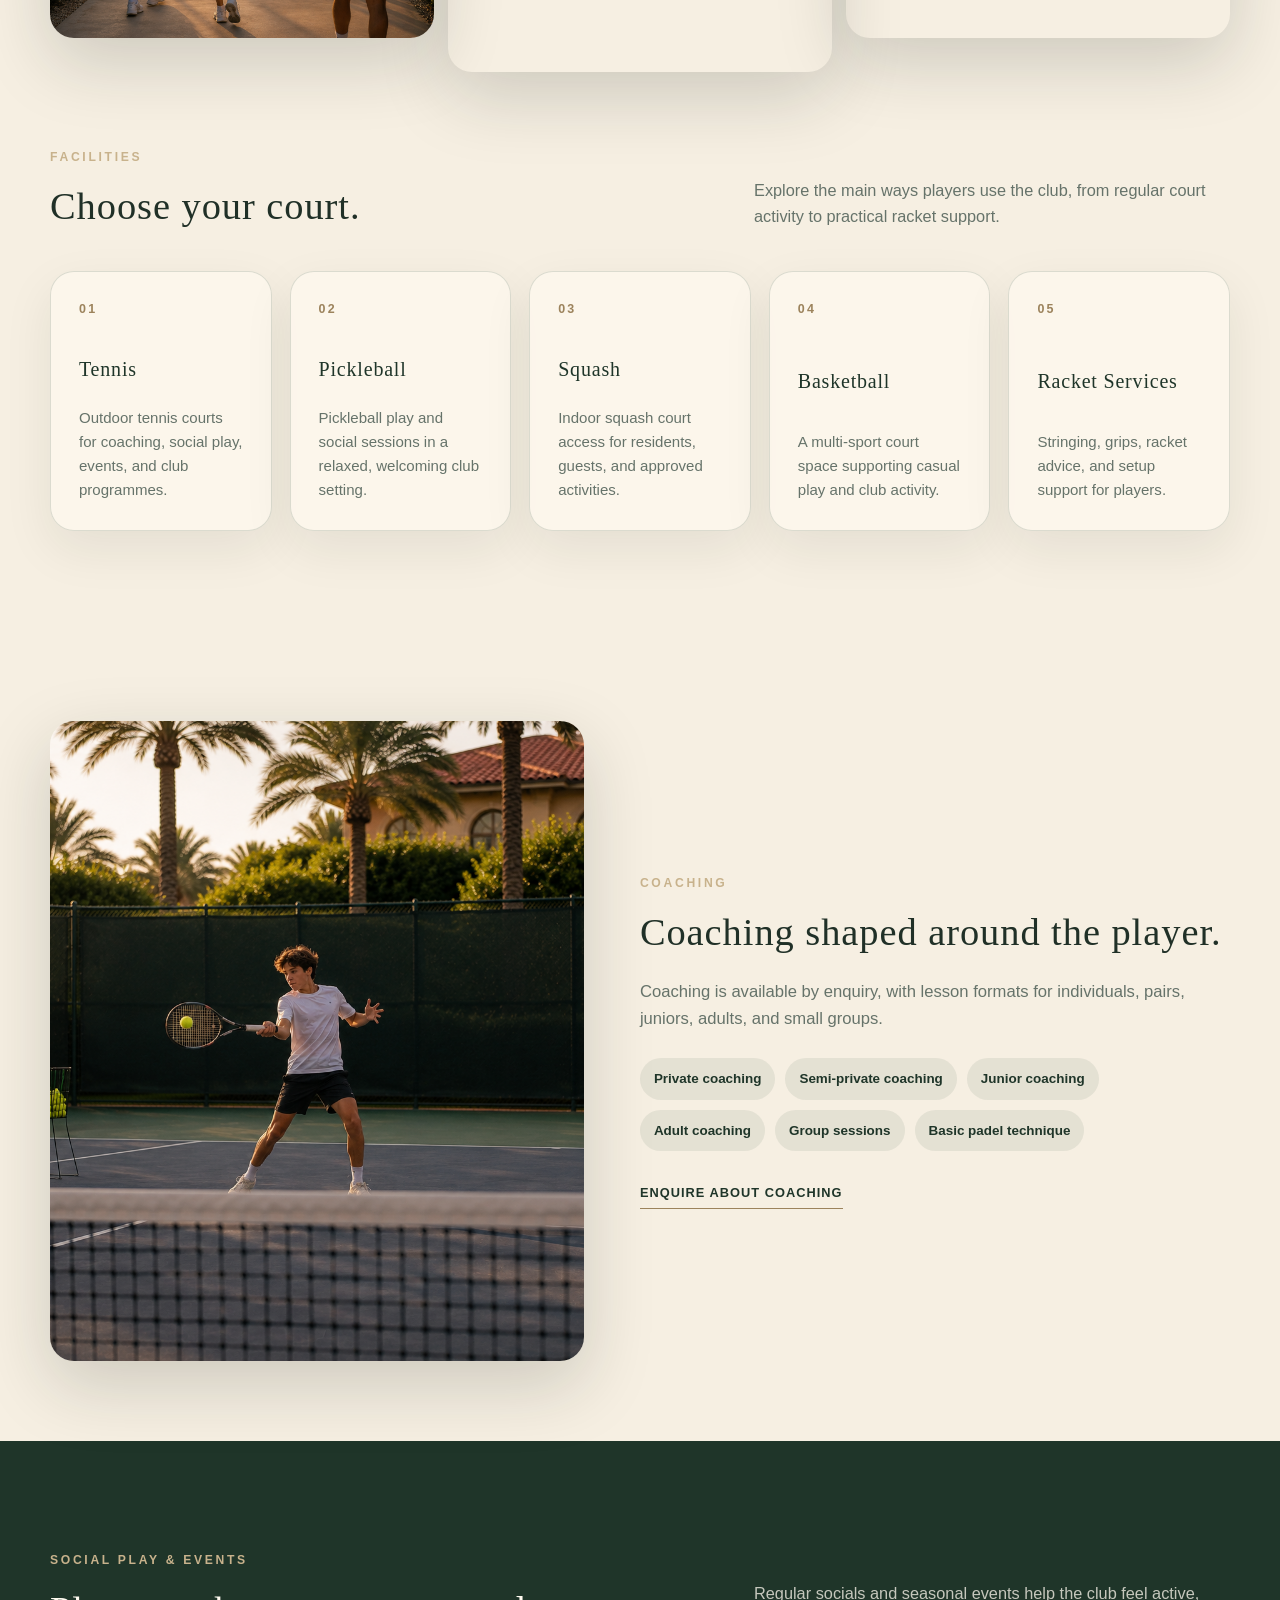
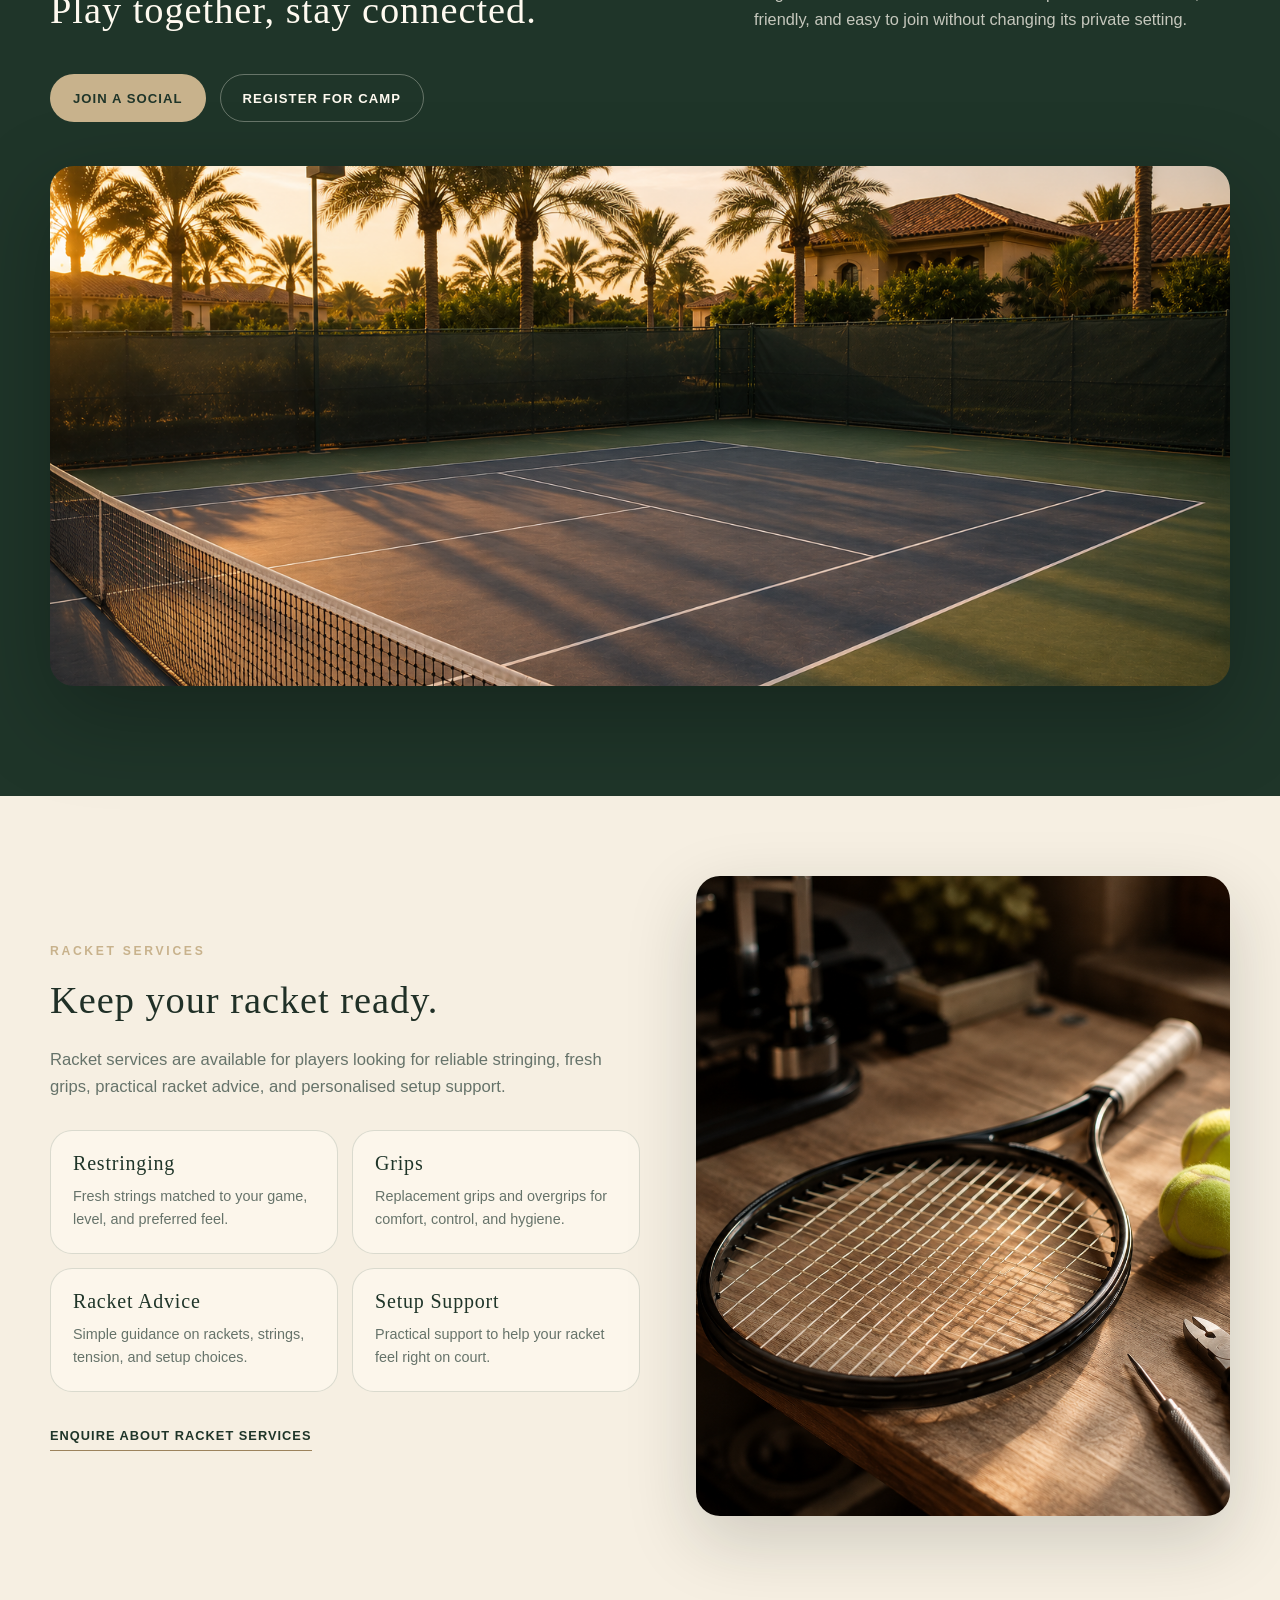
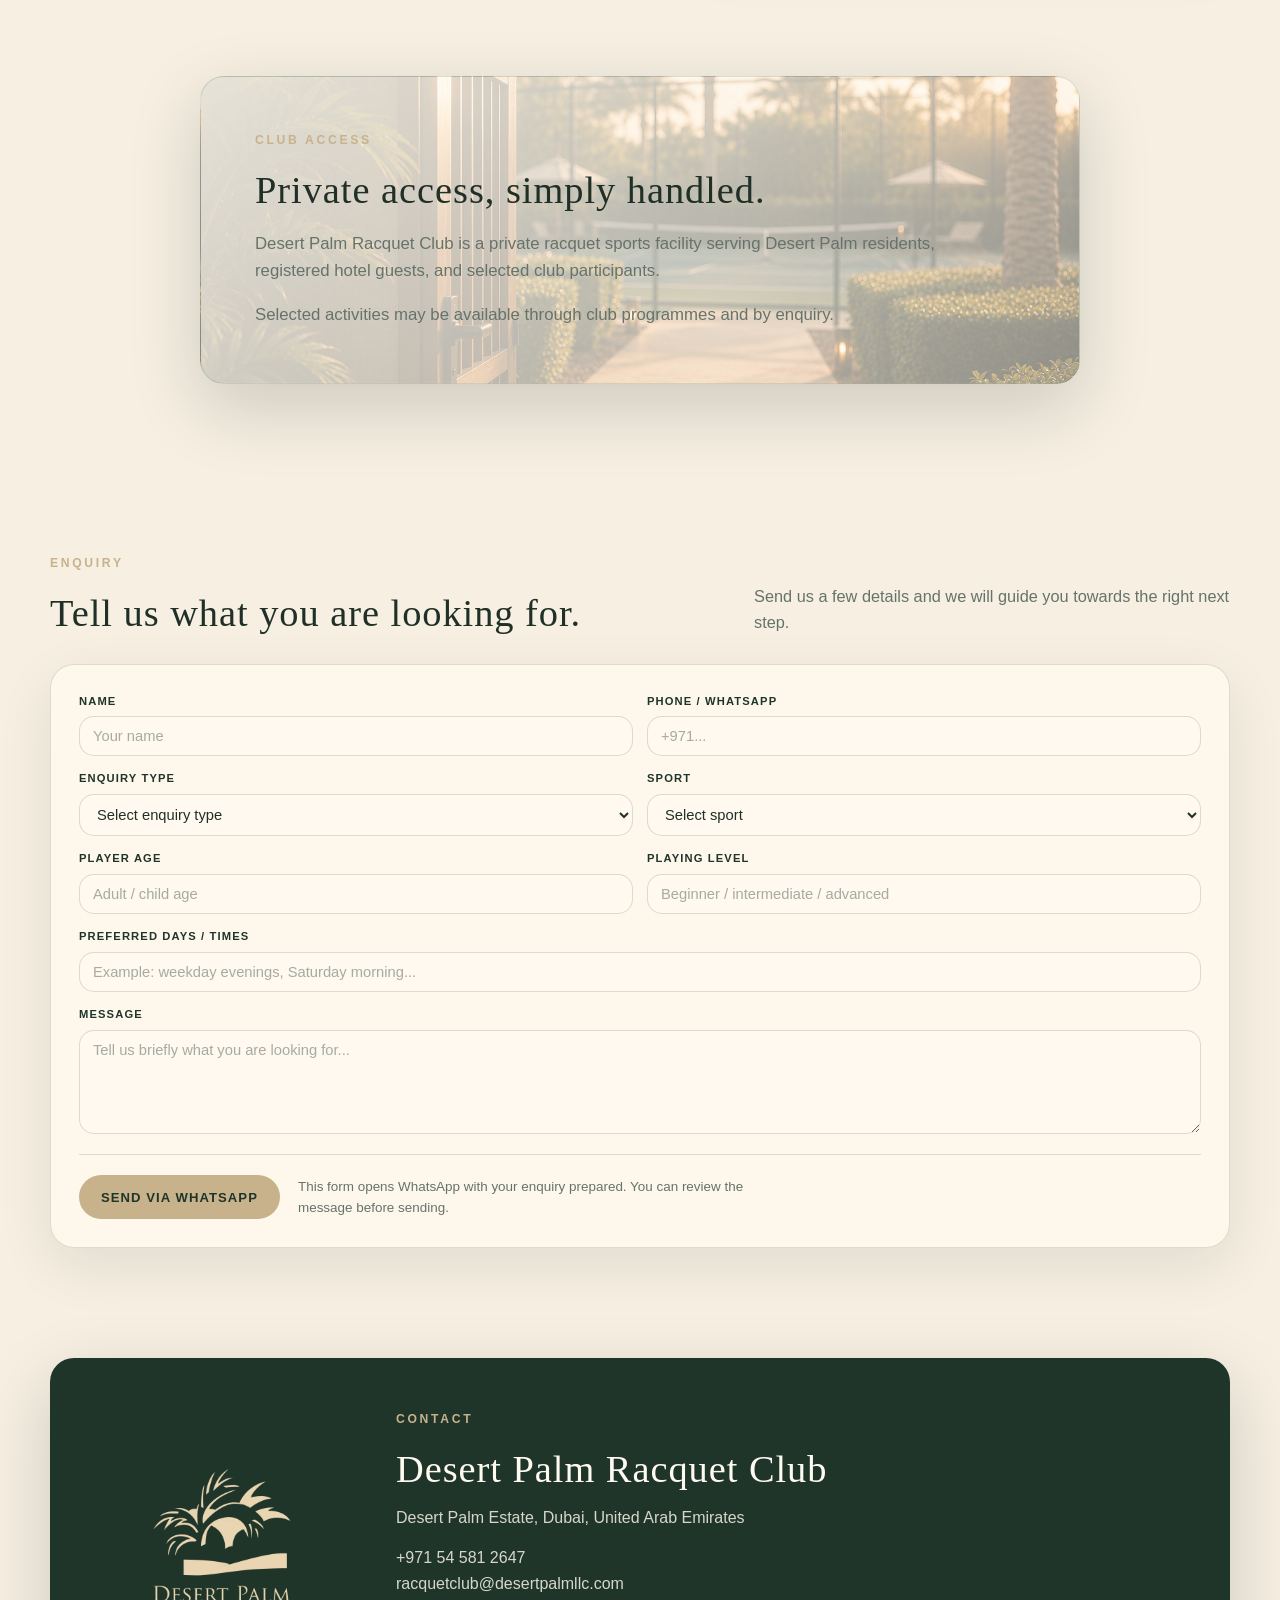
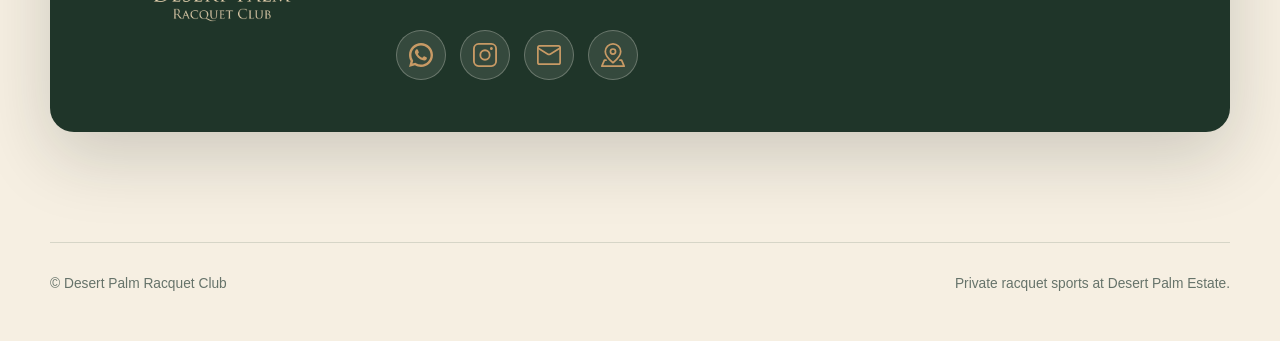
==== commit 196b045f: "Add files via upload V1.5 - Update 1" ====
--- a/index.html
+++ b/index.html
@@ -67,7 +67,7 @@
     <!-- HERO -->
     <section class="hero">
       <div class="hero-image">
-        <img src="assets/court-bridge.jpg" alt="Desert Palm Racquet Club courts and estate surroundings" />
+        <img src="assets/hero-image.png" alt="Desert Palm Racquet Club courts and estate surroundings" />
       </div>
 
       <div class="hero-overlay"></div>
@@ -77,10 +77,10 @@
 
         <h1>Desert Palm Racquet Club</h1>
 
-        <p class="hero-text">
-          Premium tennis, pickleball, coaching, social play, seasonal camps,
-          and racket services in the calm setting of Desert Palm Estate.
-        </p>
+<p class="hero-text">
+  A private racquet sports setting for coaching, social play, and club activity
+  within Desert Palm Estate.
+</p>
 
         <div class="hero-actions">
 <a
@@ -100,10 +100,10 @@
           </a>
         </div>
 
-        <p class="access-note">
-          A private racquet sports facility serving Desert Palm residents,
-registered hotel guests, and selected club participants.
-        </p>
+<p class="access-note">
+  A private racquet sports facility serving Desert Palm residents,
+  registered hotel guests, and selected club participants.
+</p>
       </div>
     </section>
 
@@ -113,22 +113,19 @@
 
       <div class="intro-grid">
         <div>
-          <h2>A private racquet sports experience in Dubai.</h2>
+          <h2>An estate setting built around play.</h2>
         </div>
 
         <div>
-          <p>
-            Desert Palm Racquet Club brings together tennis, pickleball,
-            coaching, social play, junior development, seasonal camps, and
-            professional racket services within the estate surroundings of
-            Desert Palm.
-          </p>
-
-          <p>
-            Calm, personal, and professionally managed, the club offers a
-            premium racquet sports environment for residents, registered guests,
-            and selected club participants.
-          </p>
+<p>
+  The Racquet Club is designed as a calm, professionally managed racquet sports
+  environment within the estate surroundings.
+</p>
+
+<p>
+  Personal by nature and carefully managed, the club supports residents,
+  registered hotel guests, and selected club participants.
+</p>
         </div>
       </div>
     </section>
@@ -136,19 +133,19 @@
     <!-- IMAGE STRIP -->
     <section class="image-strip">
 <img
-  src="assets/balls-on-line.jpg"
+  src="assets/arrive-1.png"
   alt="Tennis balls on Desert Palm court"
   loading="lazy"
   decoding="async"
 />
 <img
-  src="assets/pickleball.jpeg"
+  src="assets/pickleball-social.png"
   alt="Pickleball paddles at Desert Palm Racquet Club"
   loading="lazy"
   decoding="async"
 />
 <img
-  src="assets/peacocks.jpg"
+  src="assets/social-tennis2.png"
   alt="Peacocks at Desert Palm Racquet Club"
   loading="lazy"
   decoding="async"
@@ -160,13 +157,13 @@
       <div class="section-top">
         <div>
           <div class="section-label">Facilities</div>
-          <h2>Racquet sports, estate surroundings, and room to play.</h2>
-        </div>
-
-        <p>
-          From court sports to racket support, Desert Palm Racquet Club offers a
-          simple and complete club experience.
-        </p>
+          <h2>Choose your court.</h2>
+        </div>
+
+<p>
+  Explore the main ways players use the club, from regular court activity
+  to practical racket support.
+</p>
       </div>
 
       <div class="card-grid five-grid">
@@ -206,7 +203,7 @@
     <section id="coaching" class="feature-section">
       <div class="feature-image">
 <img
-  src="assets/court2day.jpg"
+  src="assets/player.png"
   alt="Desert Palm tennis courts during the day"
   loading="lazy"
   decoding="async"
@@ -215,14 +212,11 @@
 
       <div class="feature-content">
         <div class="section-label">Coaching</div>
-        <h2>Personal coaching for players, families, and developing juniors.</h2>
-
-        <p>
-          Coaching is available by enquiry for tennis, pickleball, and basic
-          padel technique, with options for private lessons, semi-private
-          sessions, junior coaching, adult coaching, group sessions, and seasonal
-          camps.
-        </p>
+        <h2>Coaching shaped around the player.</h2>
+<p>
+  Coaching is available by enquiry, with lesson formats for individuals,
+  pairs, juniors, adults, and small groups.
+</p>
 
         <div class="pill-list">
           <span>Private coaching</span>
@@ -248,14 +242,13 @@
       <div class="section-top">
         <div>
           <div class="section-label">Social Play & Events</div>
-          <h2>Club socials, events, and seasonal activities.</h2>
-        </div>
-
-        <p>
-          Social play and club events are available by enquiry, including tennis
-          socials, pickleball socials, adult and junior events, seasonal camps,
-          and club championships.
-        </p>
+          <h2>Play together, stay connected.</h2>
+        </div>
+
+<p>
+  Regular socials and seasonal events help the club feel active, friendly,
+  and easy to join without changing its private setting.
+</p>
       </div>
 
       <div class="split-actions">
@@ -278,7 +271,7 @@
 
       <div class="wide-image">
 <img
-  src="assets/night-court.jpg"
+  src="assets/court-1.png"
   alt="Desert Palm Racquet Club courts at night"
   loading="lazy"
   decoding="async"
@@ -290,7 +283,7 @@
     <section id="services" class="feature-section reverse">
       <div class="feature-image">
 <img
-  src="assets/stacked-balls.jpg"
+  src="assets/stringing.png"
   alt="Tennis racket and balls at Desert Palm Racquet Club"
   loading="lazy"
   decoding="async"
@@ -299,7 +292,7 @@
 
       <div class="feature-content">
         <div class="section-label">Racket Services</div>
-        <h2>Professional racket care and player support.</h2>
+        <h2>Keep your racket ready.</h2>
 
         <p>
           Racket services are available for players looking for reliable
@@ -344,7 +337,7 @@
       <div class="access-card">
         <div class="section-label">Club Access</div>
 
-<h2>Private, personal, and enquiry-based.</h2>
+<h2>Private access, simply handled.</h2>
 
 <p>
   Desert Palm Racquet Club is a private racquet sports facility serving
@@ -352,8 +345,7 @@
 </p>
 
 <p>
-  Coaching, social play, seasonal camps, club events, and racket services
-  may be available through selected club programmes and by enquiry.
+  Selected activities may be available through club programmes and by enquiry.
 </p>
       </div>
     </section>
@@ -363,13 +355,12 @@
   <div class="section-top">
     <div>
       <div class="section-label">Enquiry</div>
-      <h2>Enquire with Desert Palm Racquet Club.</h2>
+      <h2>Tell us what you are looking for.</h2>
     </div>
 
-    <p>
-      Send us a few details and we will guide you towards the right coaching,
-      social play, camp, or racket service option.
-    </p>
+<p>
+  Send us a few details and we will guide you towards the right next step.
+</p>
   </div>
 
   <form id="dprcEnquiryForm" class="enquiry-form">
@@ -565,7 +556,7 @@
 
   <footer class="site-footer">
     <p>© Desert Palm Racquet Club</p>
-    <p>Premium racquet sports, coaching & club experiences in Dubai.</p>
+<p>Private racquet sports at Desert Palm Estate.</p>
   </footer>
 
   <script src="app.js"></script>
--- a/style.css
+++ b/style.css
@@ -498,7 +498,7 @@
   border-radius: var(--radius);
   background:
     linear-gradient(135deg, rgba(255, 250, 240, 0.9), rgba(255, 250, 240, 0.56)),
-    url("assets/tennis-wall.jpeg");
+    url("assets/access.png");
   background-size: cover;
   background-position: center;
   border: 1px solid var(--line);
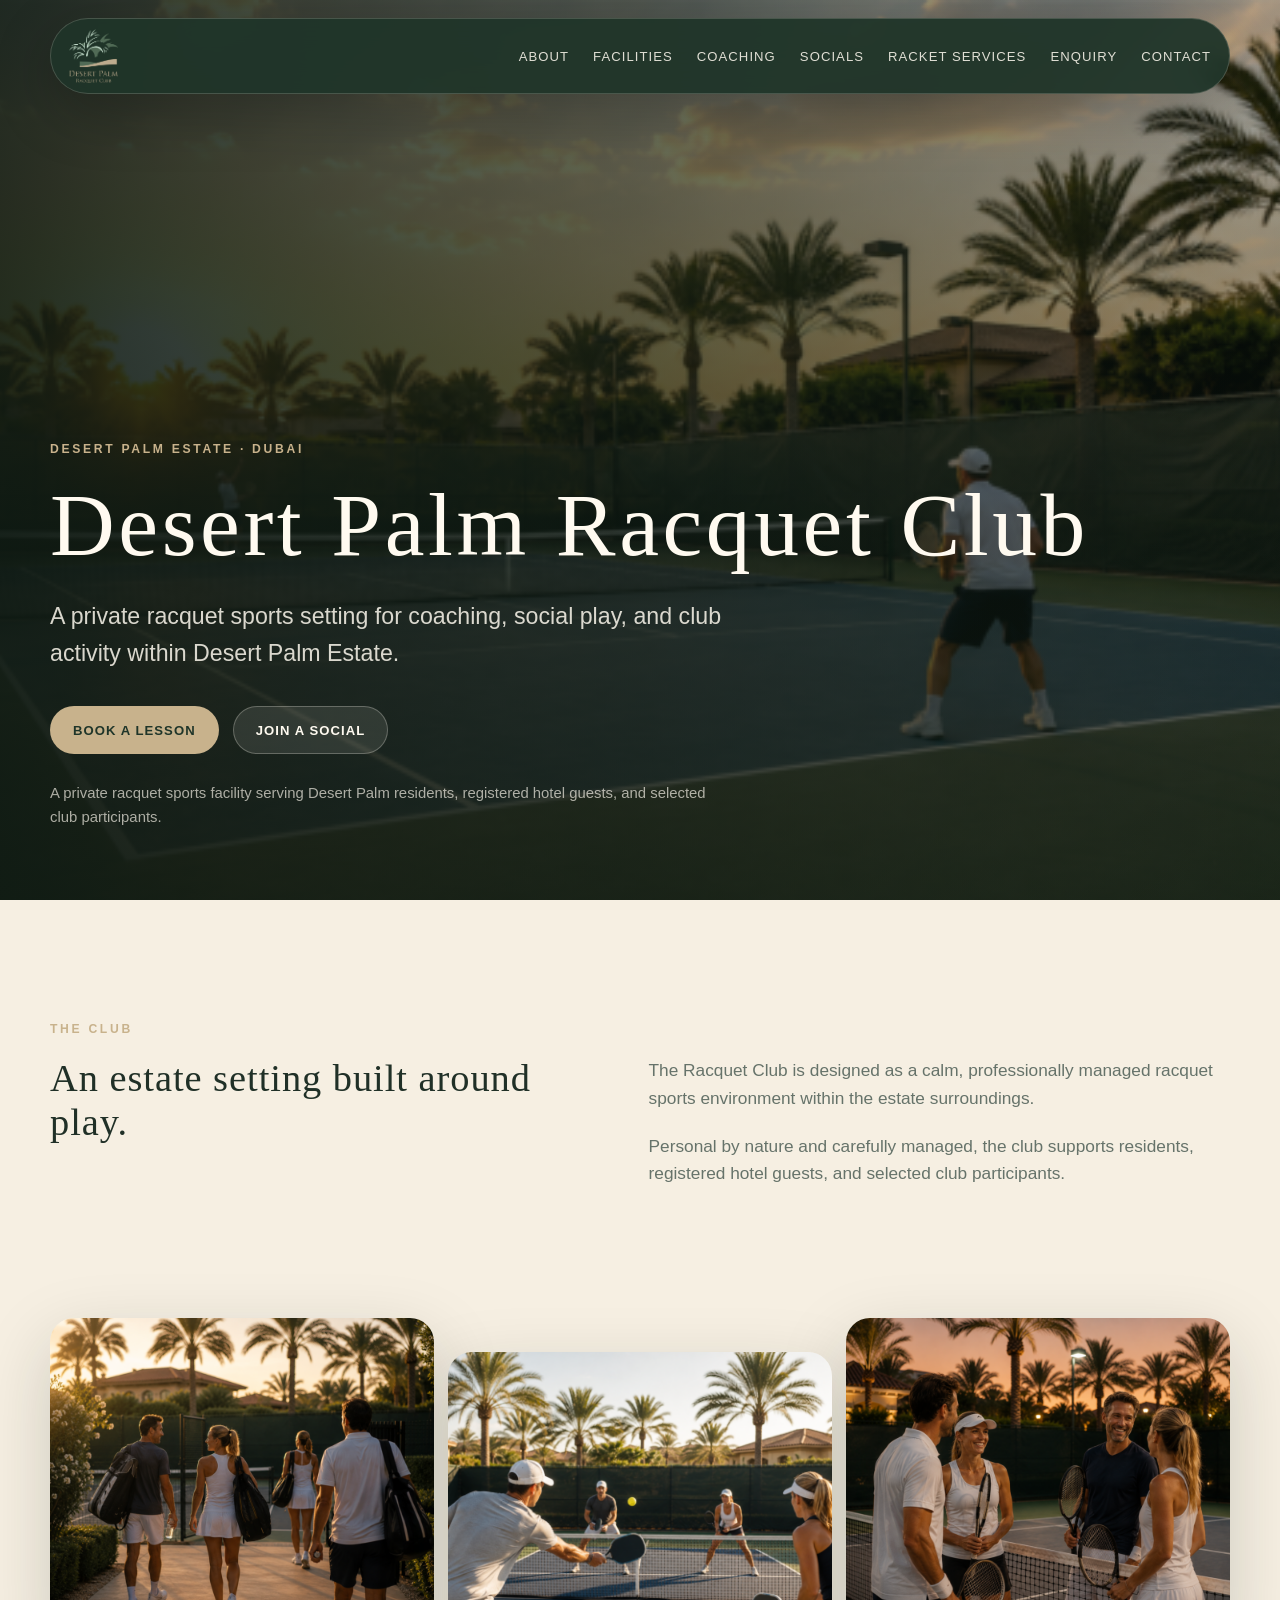
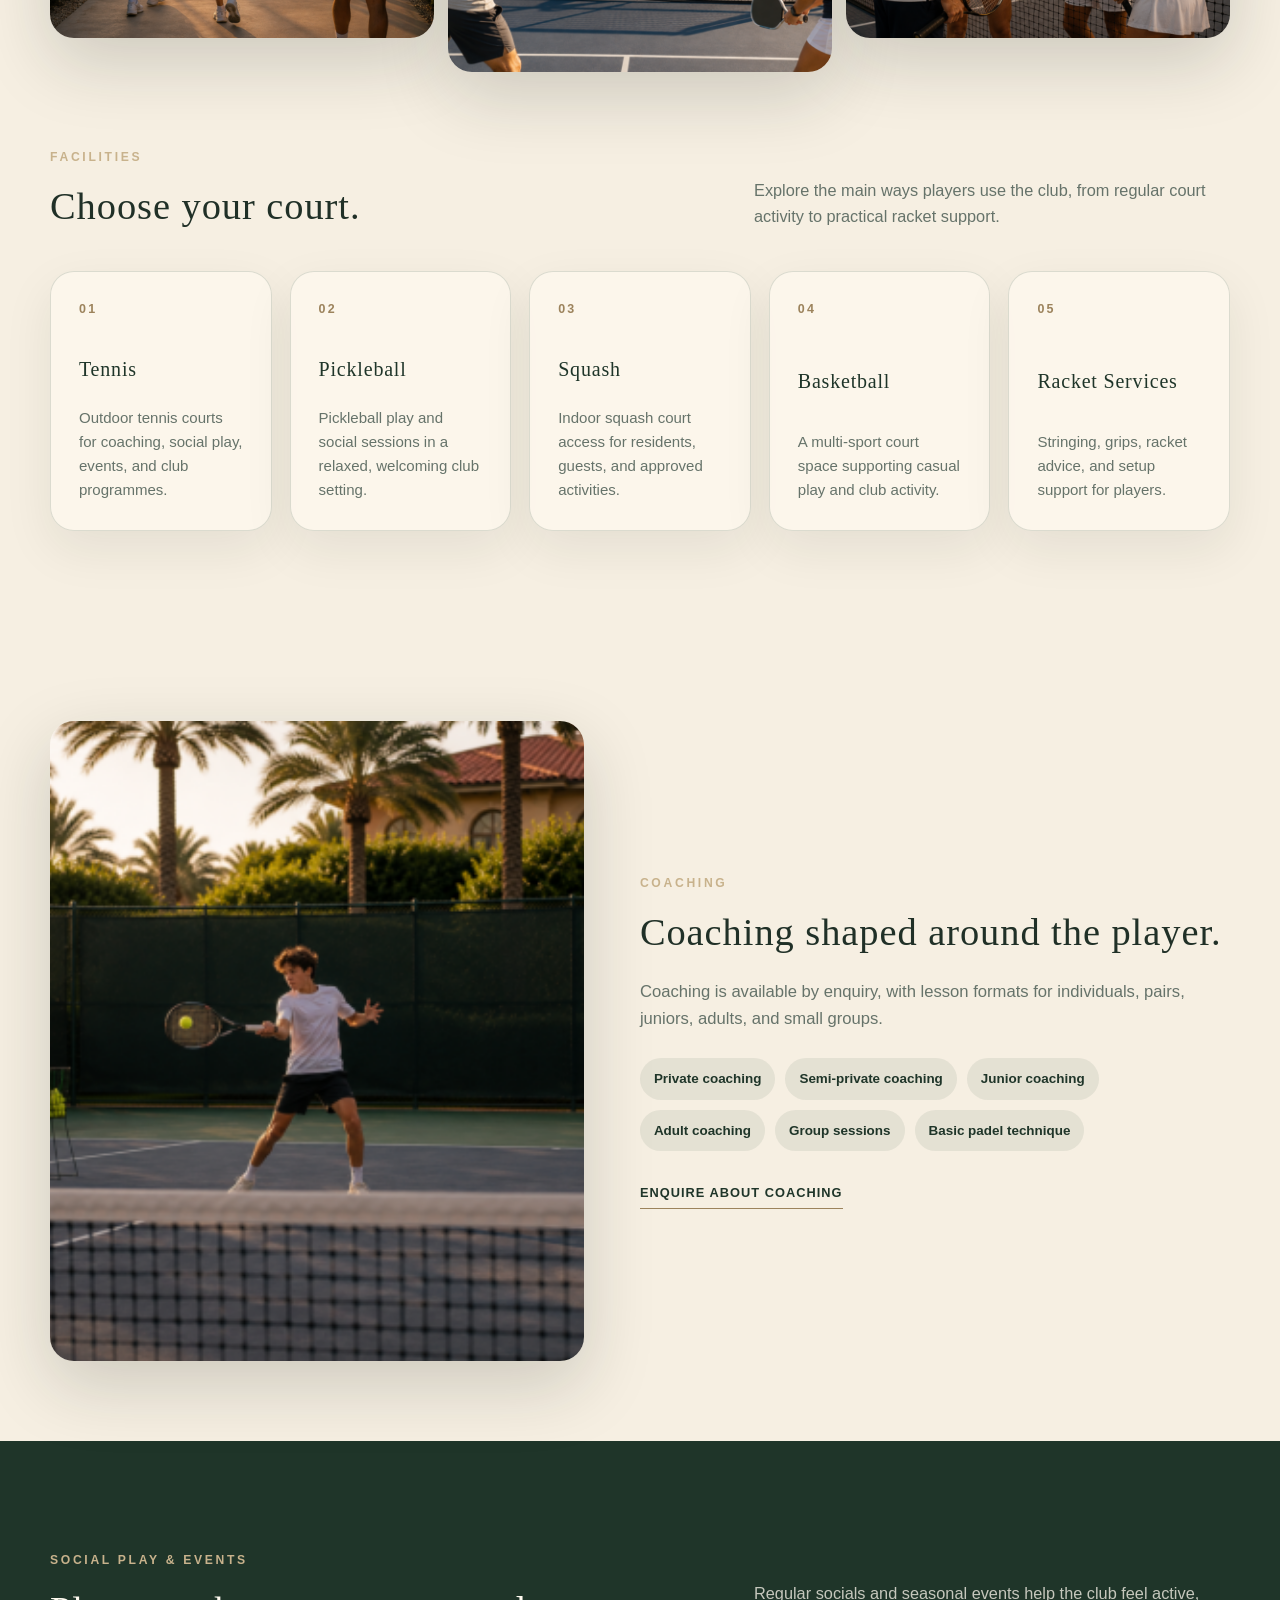
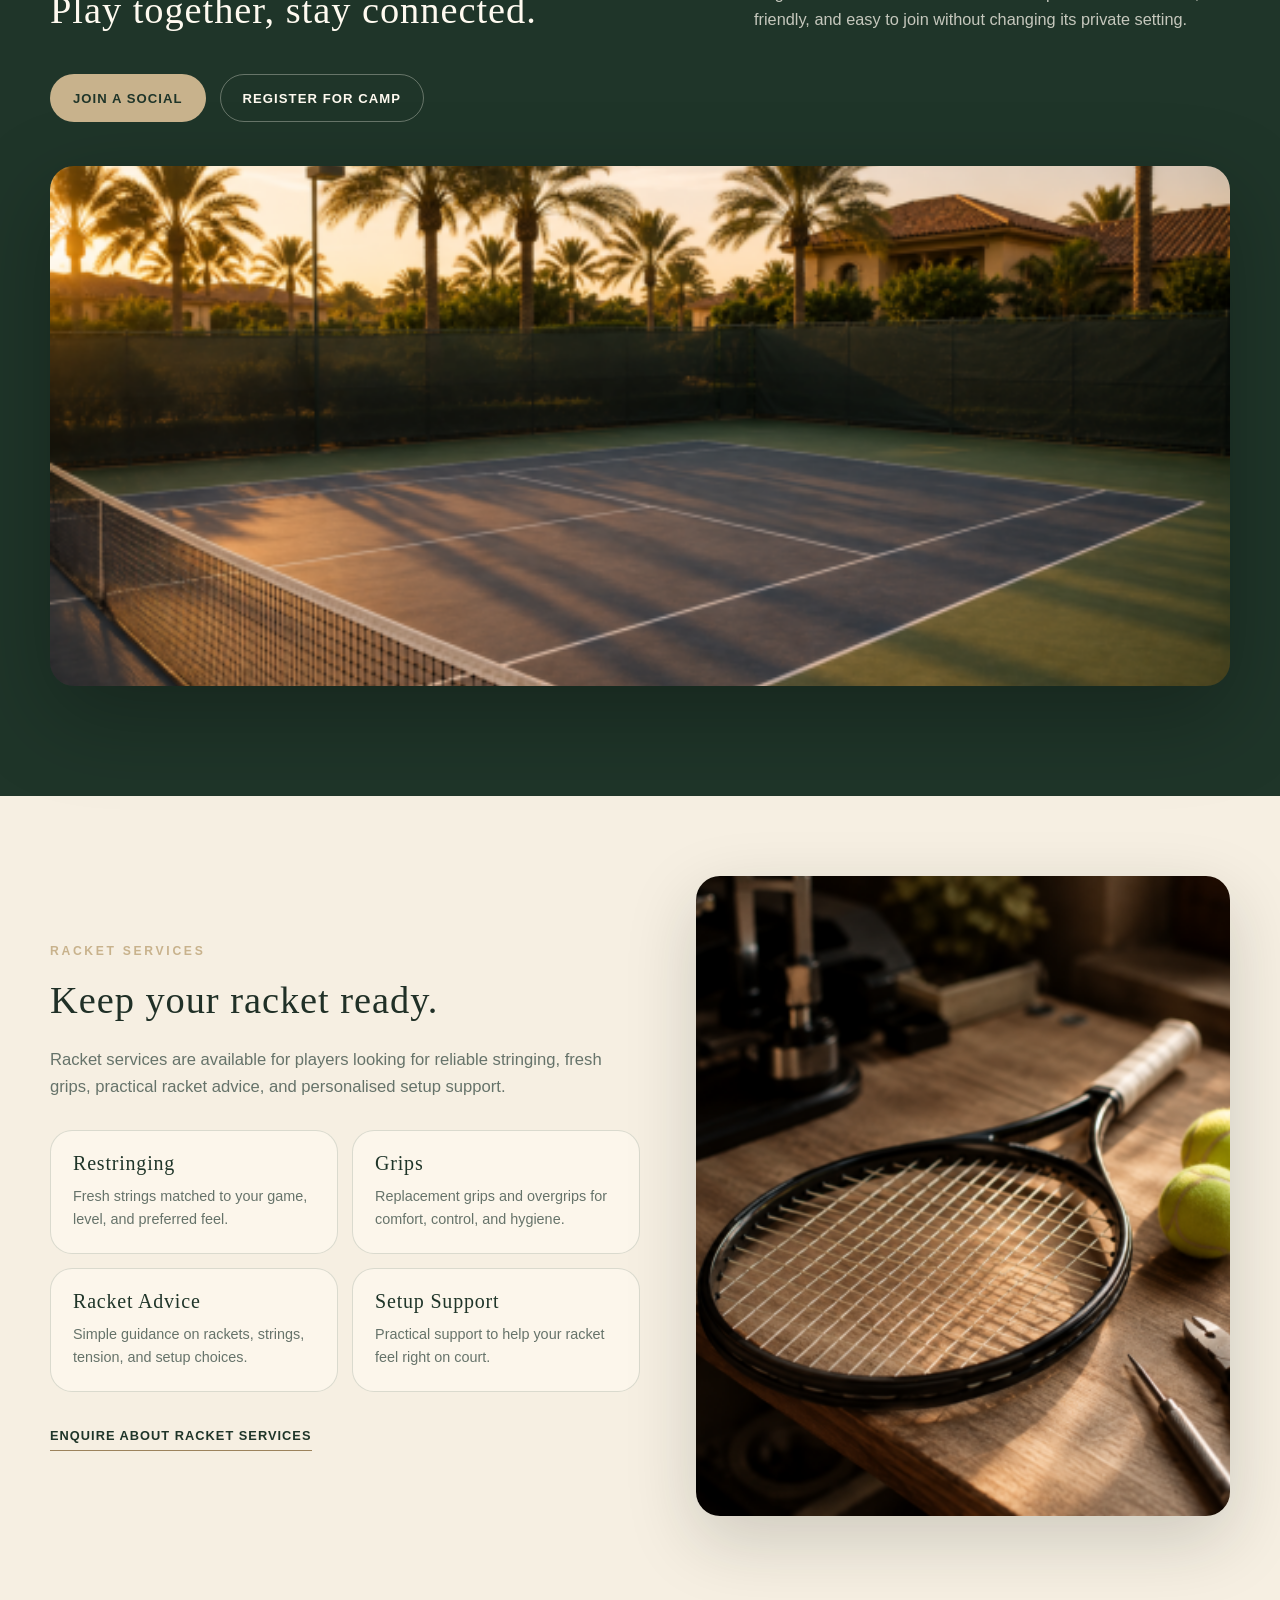
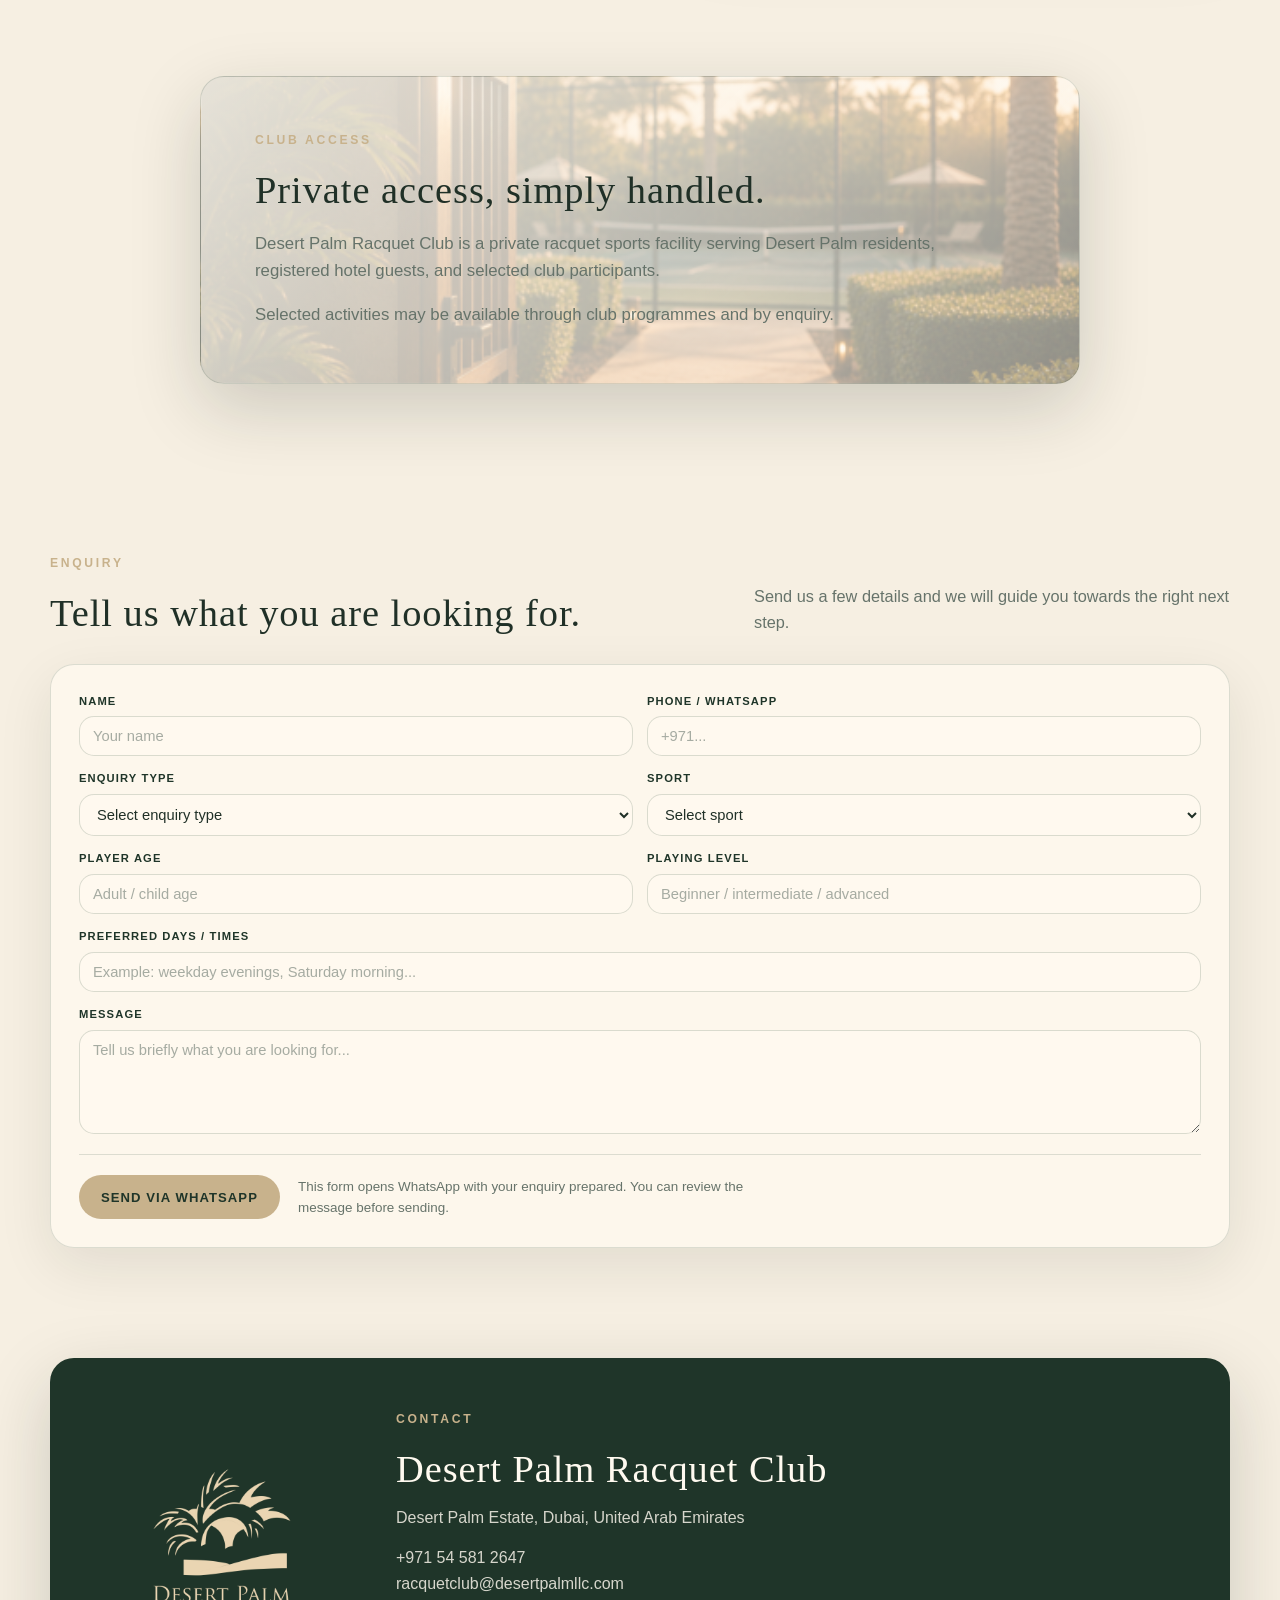
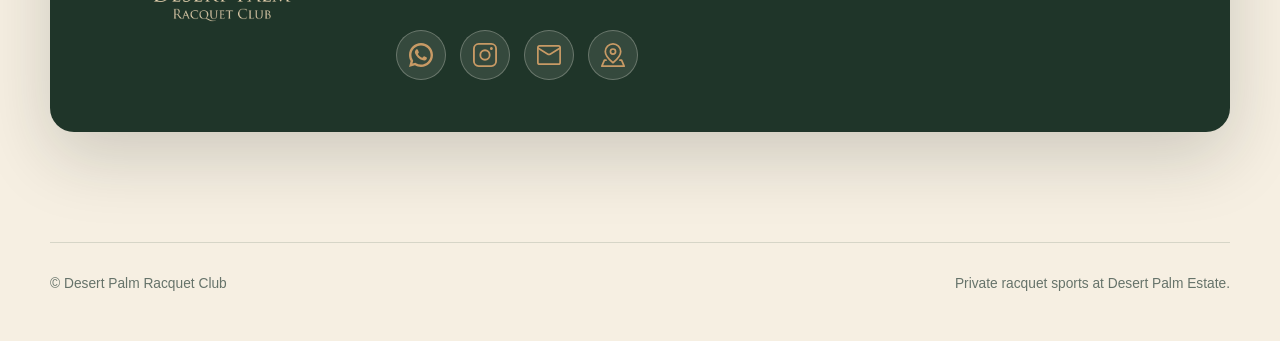
==== commit 0a5a06bb: "Add files via upload" ====
--- a/index.html
+++ b/index.html
@@ -167,17 +167,25 @@
       </div>
 
       <div class="card-grid five-grid">
-        <article class="service-card">
-          <span>01</span>
-          <h3>Tennis</h3>
-          <p>Outdoor tennis courts for coaching, social play, events, and club programmes.</p>
-        </article>
-
-        <article class="service-card">
-          <span>02</span>
-          <h3>Pickleball</h3>
-          <p>Pickleball play and social sessions in a relaxed, welcoming club setting.</p>
-        </article>
+<a
+  class="service-card service-card-link"
+  href="tennis.html"
+  aria-label="View tennis at Desert Palm Racquet Club"
+>
+  <span>01</span>
+  <h3>Tennis</h3>
+  <p>Outdoor tennis courts for coaching, social play, events, and club programmes.</p>
+</a>
+
+<a
+  class="service-card service-card-link"
+  href="pickleball.html"
+  aria-label="View pickleball at Desert Palm Racquet Club"
+>
+  <span>02</span>
+  <h3>Pickleball</h3>
+  <p>Pickleball play and social sessions in a relaxed, welcoming club setting.</p>
+</a>
 
         <article class="service-card">
           <span>03</span>
--- a/style.css
+++ b/style.css
@@ -959,3 +959,101 @@
 [id] {
   scroll-margin-top: 96px;
 }
+/* V1.5 detail pages */
+.sub-hero {
+  min-height: 78vh;
+}
+
+.three-grid {
+  grid-template-columns: repeat(3, 1fr);
+}
+
+@media (max-width: 850px) {
+  .three-grid {
+    grid-template-columns: 1fr;
+  }
+
+  .sub-hero {
+    min-height: 72vh;
+  }
+}
+/* V1.5 detail page image duo */
+.detail-image-duo {
+  width: min(calc(100% - 40px), var(--max));
+  margin: 0 auto;
+  display: grid;
+  grid-template-columns: 1fr 1fr;
+  gap: 18px;
+}
+
+.detail-image-duo img {
+  width: 100%;
+  height: 420px;
+  object-fit: cover;
+  border-radius: var(--radius);
+  box-shadow: var(--shadow);
+}
+
+@media (max-width: 850px) {
+  .detail-image-duo {
+    width: min(calc(100% - 28px), var(--max));
+    grid-template-columns: 1fr;
+  }
+
+  .detail-image-duo img {
+    height: 300px;
+  }
+}
+/* V1.5 clickable facility cards */
+.service-card-link {
+  color: inherit;
+  text-decoration: none;
+  cursor: pointer;
+}
+
+.service-card-link:hover {
+  transform: translateY(-4px);
+  box-shadow: 0 24px 64px rgba(20, 32, 25, 0.13);
+}
+
+.service-card-link:focus-visible {
+  outline: 3px solid rgba(156, 131, 92, 0.45);
+  outline-offset: 4px;
+}
+/* V1.5 detail page image grid */
+.detail-image-grid {
+  width: min(calc(100% - 40px), var(--max));
+  margin: 0 auto;
+  display: grid;
+  grid-template-columns: repeat(4, 1fr);
+  gap: 14px;
+}
+
+.detail-image-grid img {
+  width: 100%;
+  height: 320px;
+  object-fit: cover;
+  border-radius: var(--radius);
+  box-shadow: var(--shadow);
+}
+
+.detail-image-grid img:nth-child(2),
+.detail-image-grid img:nth-child(4) {
+  transform: translateY(28px);
+}
+
+@media (max-width: 850px) {
+  .detail-image-grid {
+    width: min(calc(100% - 28px), var(--max));
+    grid-template-columns: 1fr;
+  }
+
+  .detail-image-grid img {
+    height: 300px;
+  }
+
+  .detail-image-grid img:nth-child(2),
+  .detail-image-grid img:nth-child(4) {
+    transform: none;
+  }
+}
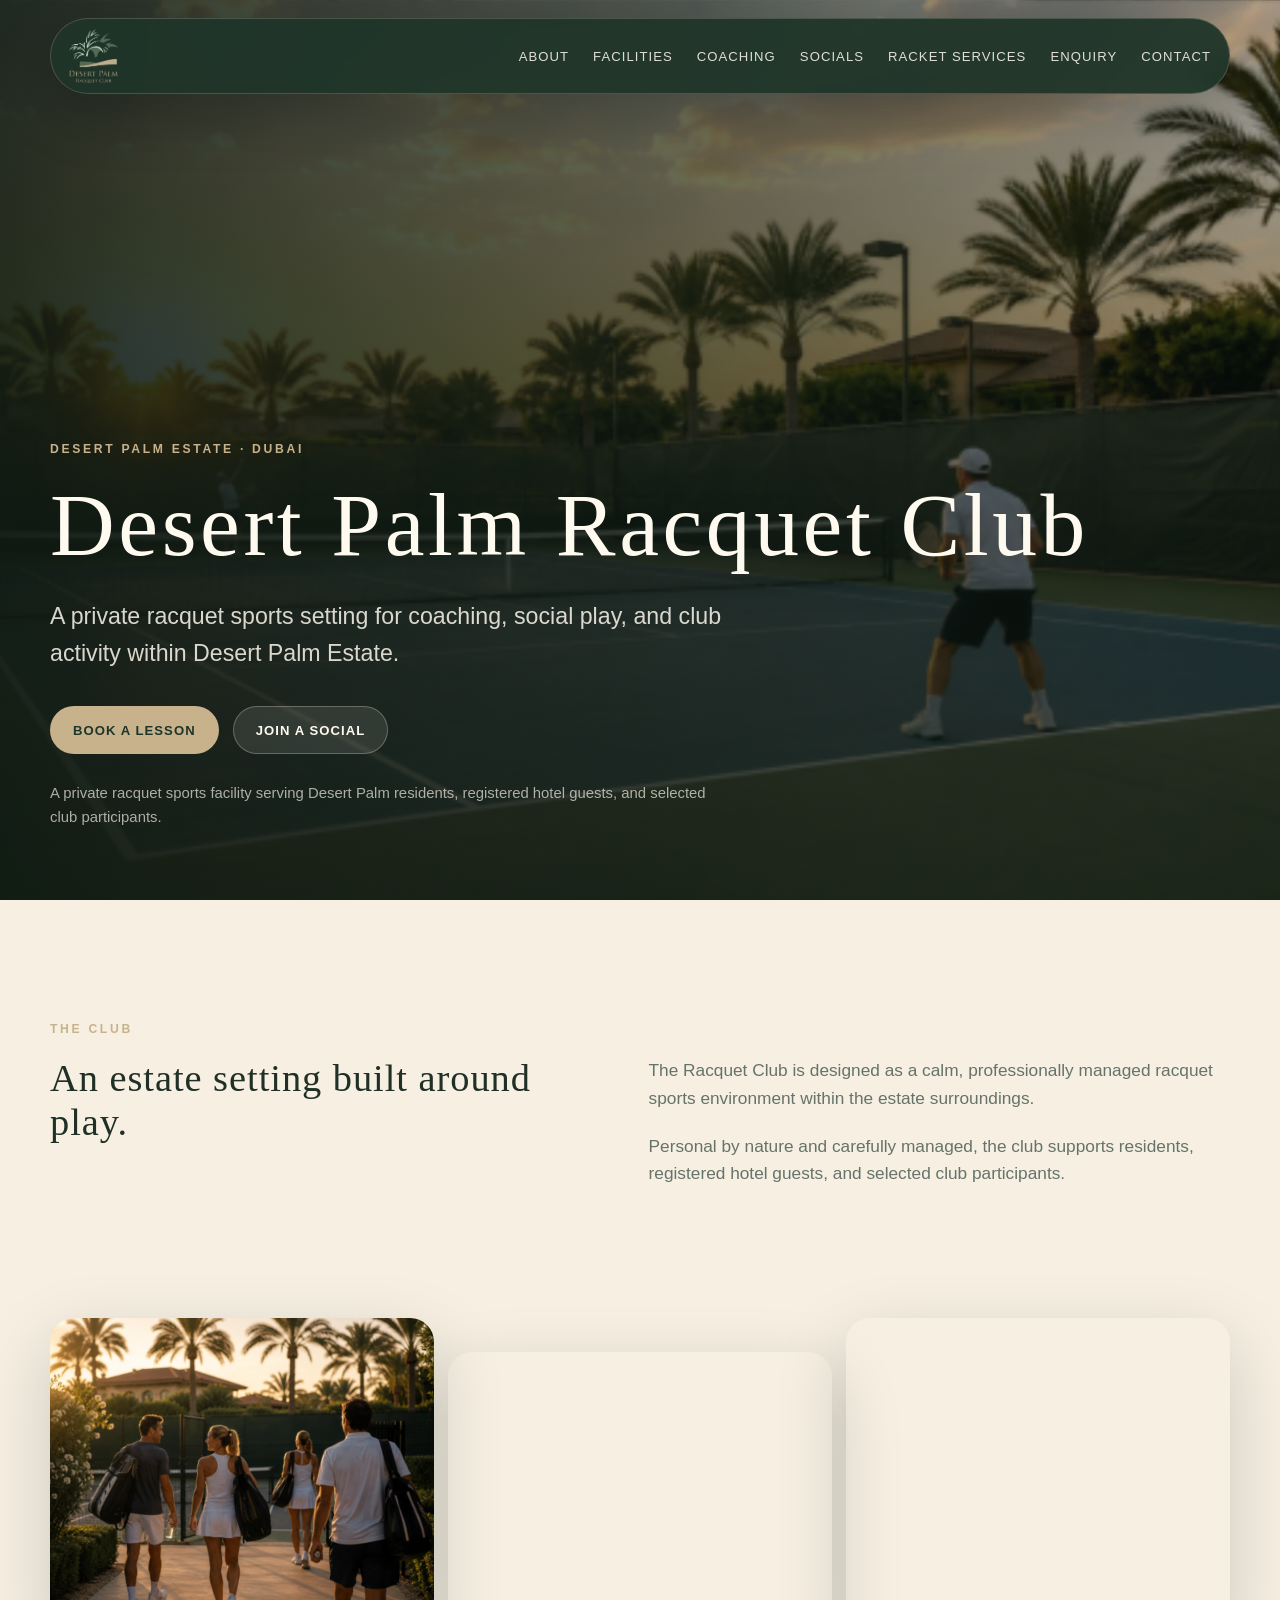
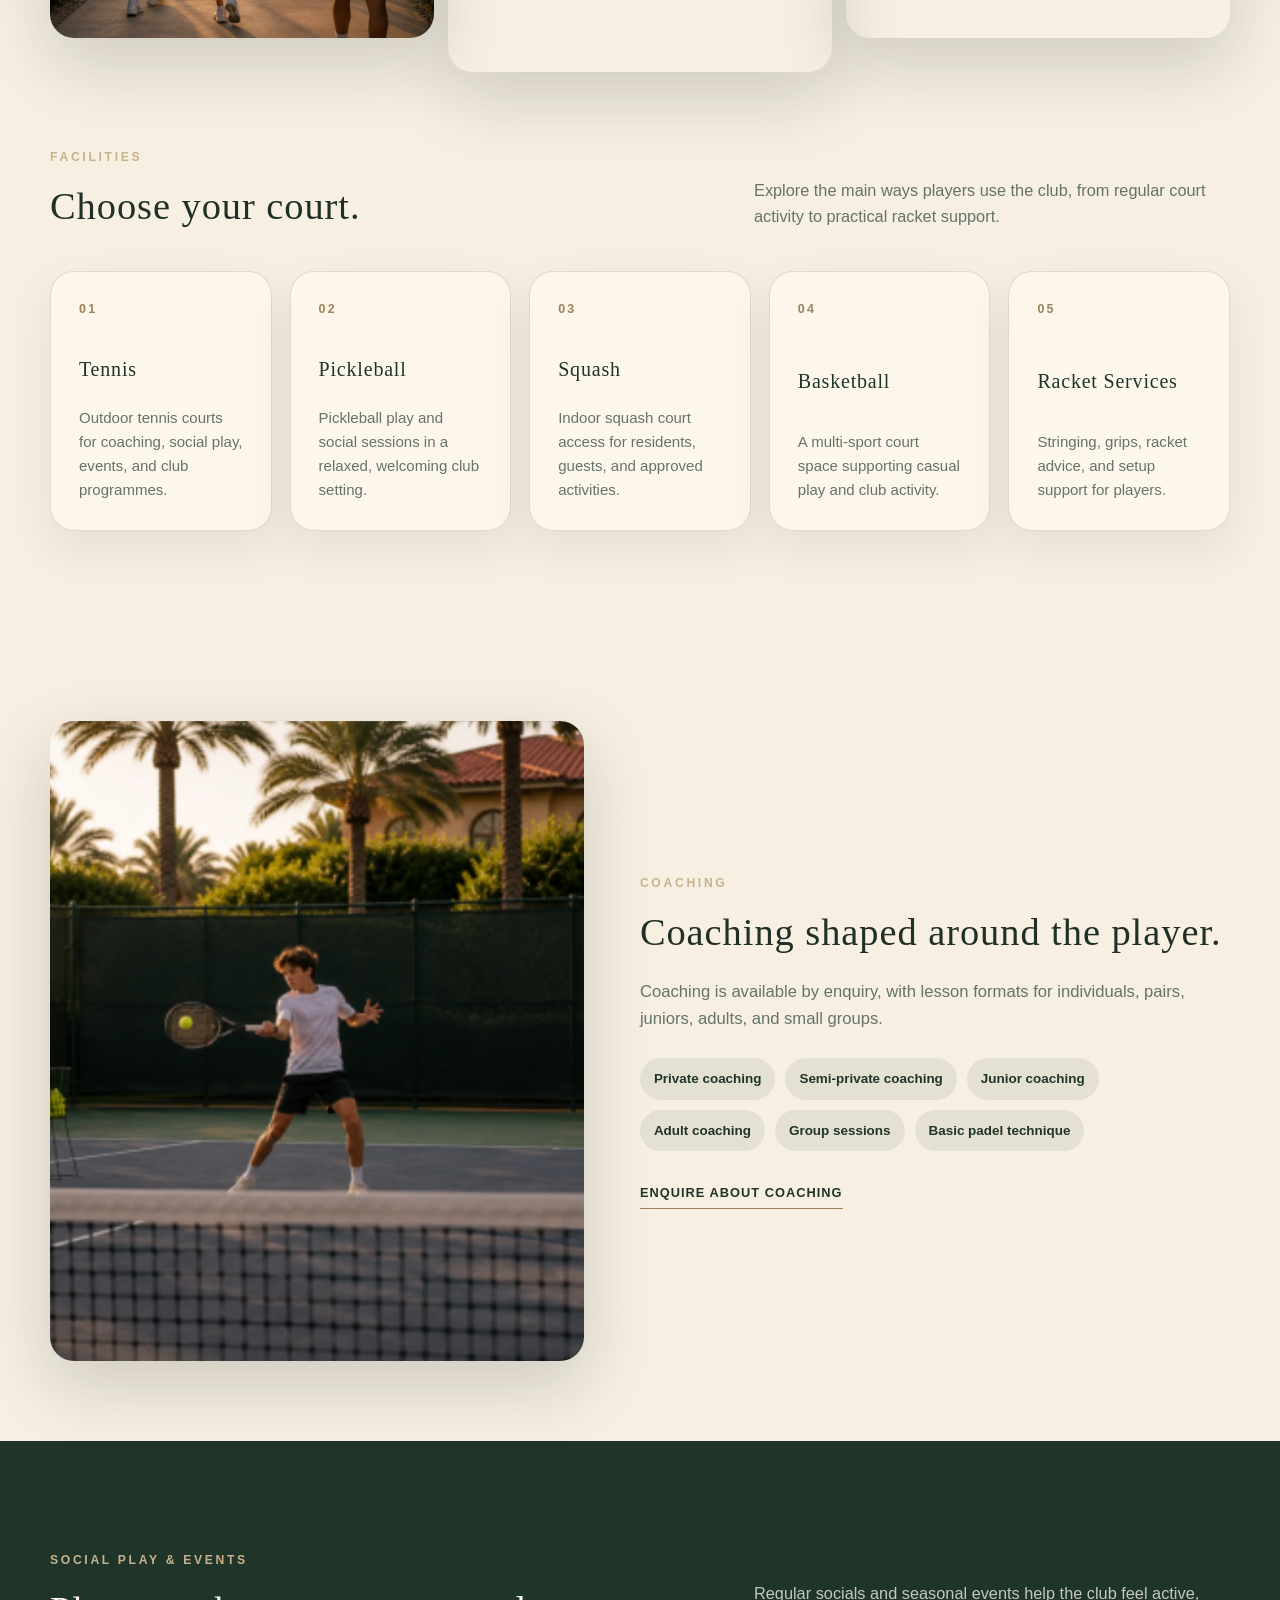
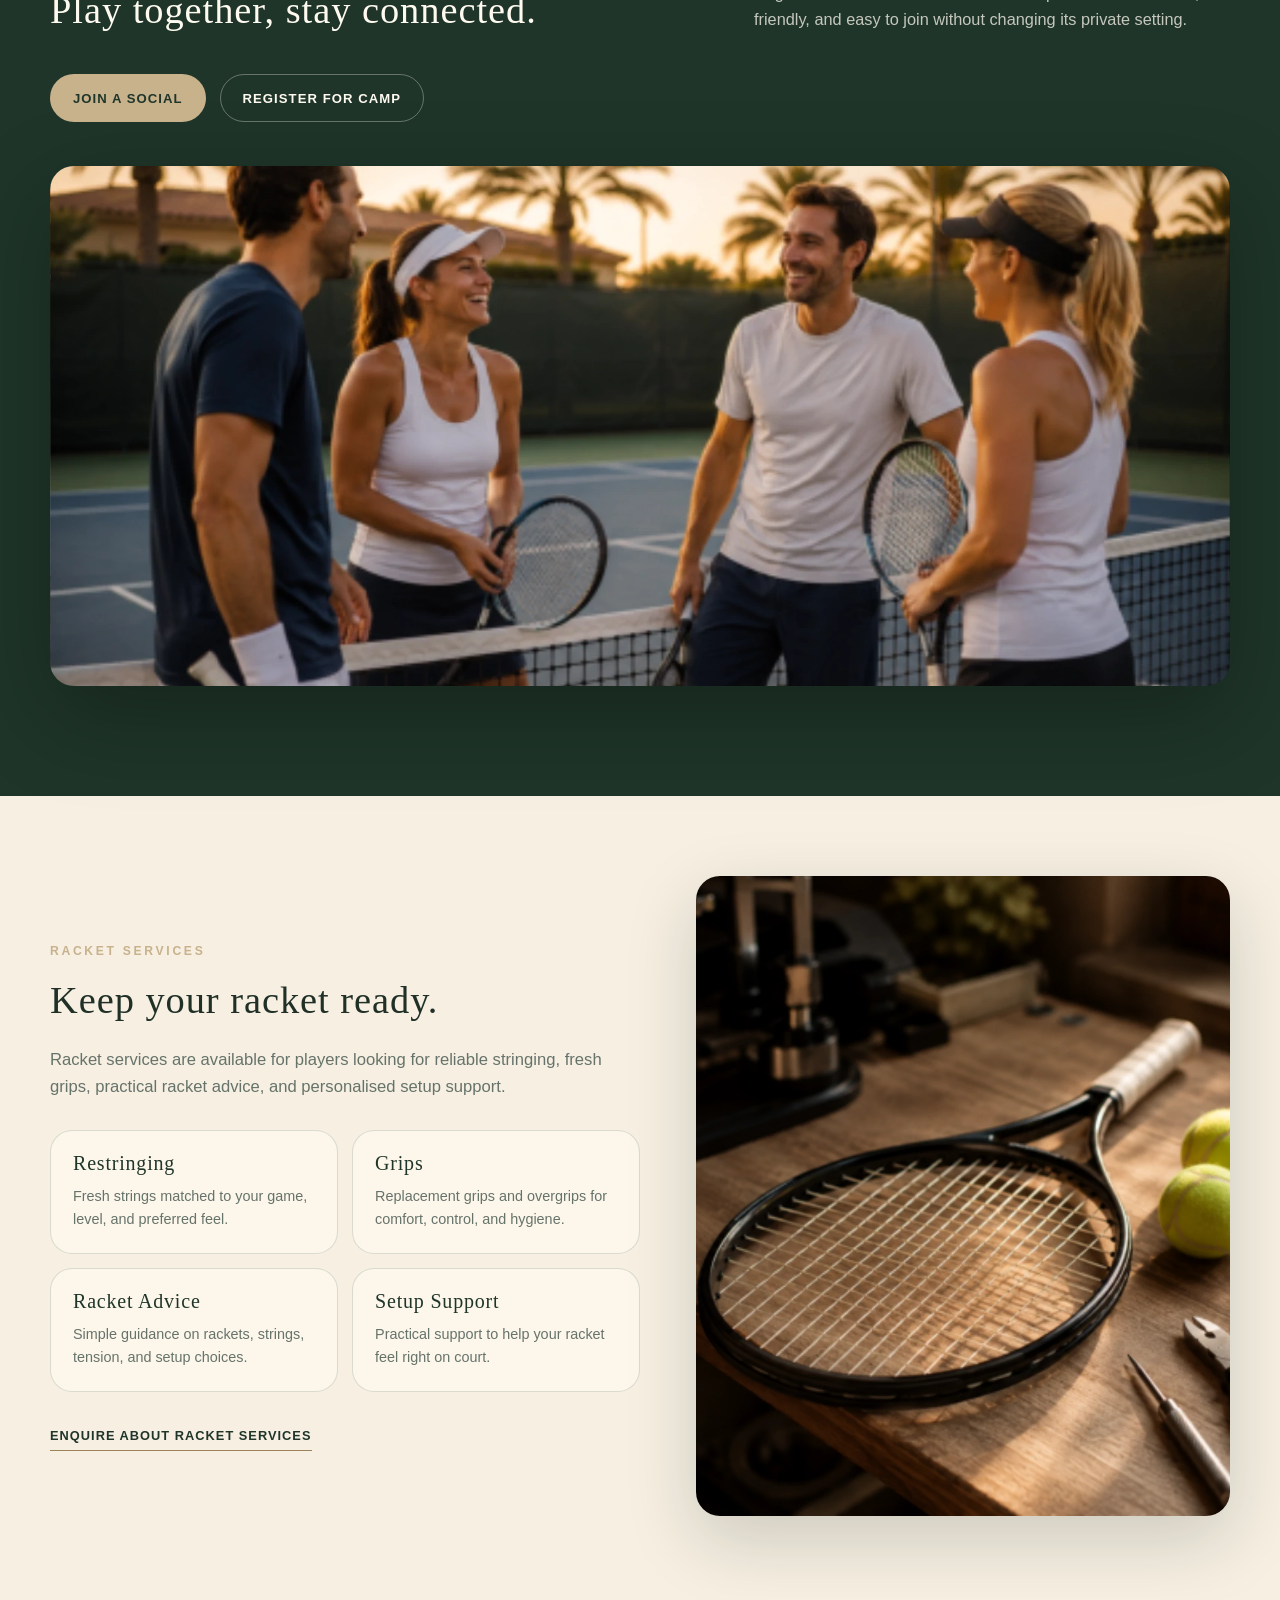
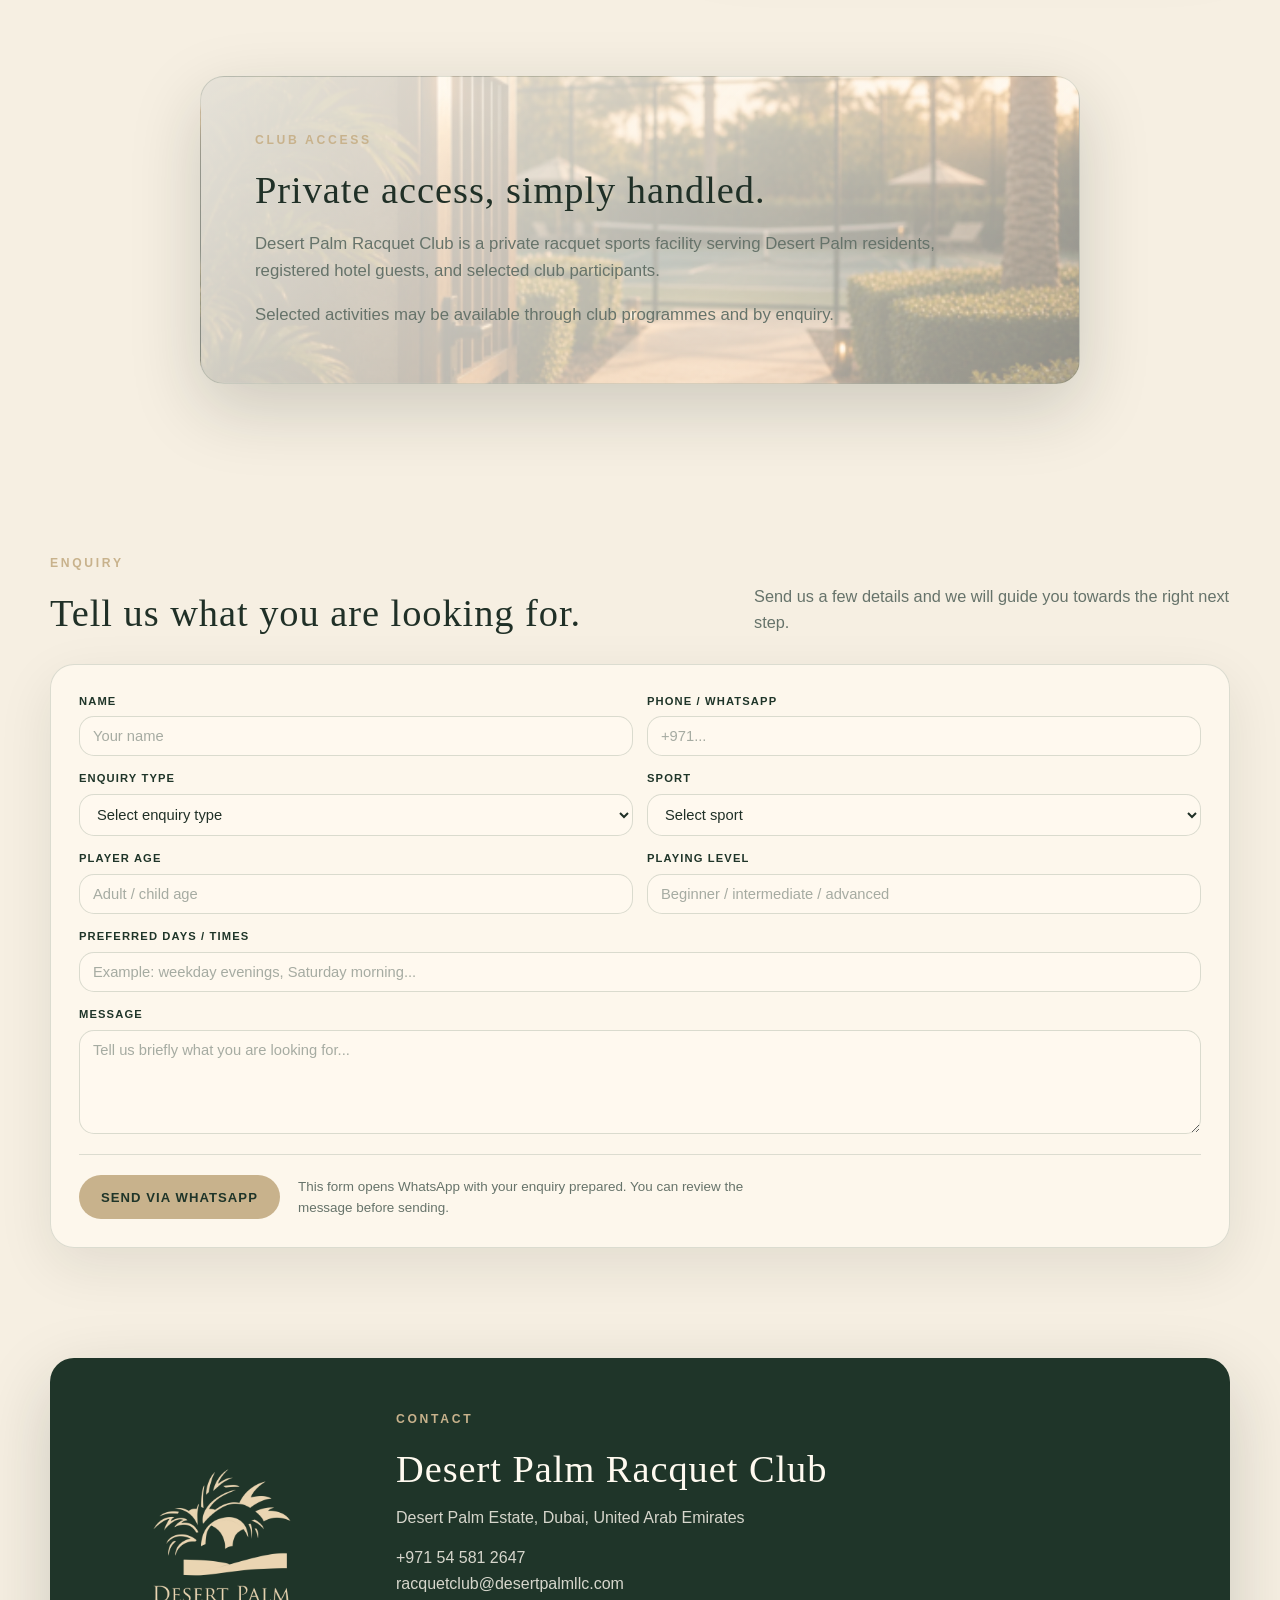
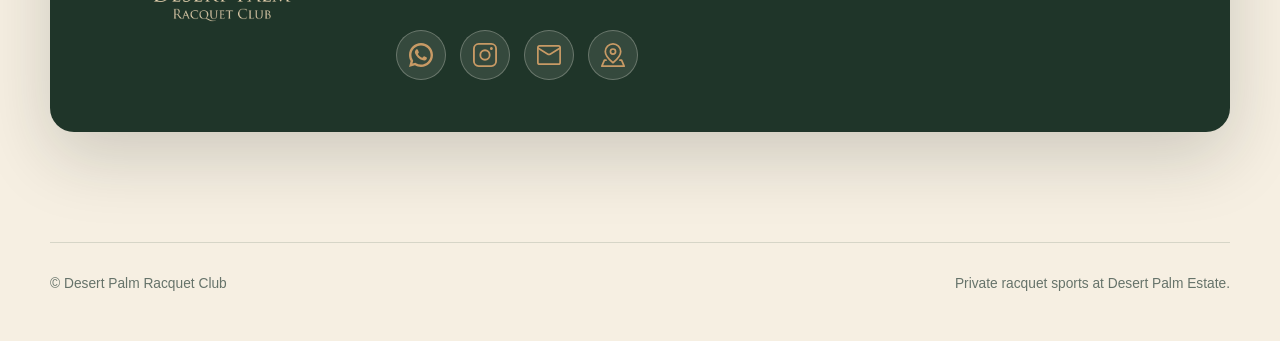
==== commit 2d1512f4: "Add files via upload V1.5 final" ====
--- a/index.html
+++ b/index.html
@@ -67,7 +67,7 @@
     <!-- HERO -->
     <section class="hero">
       <div class="hero-image">
-        <img src="assets/hero-image.png" alt="Desert Palm Racquet Club courts and estate surroundings" />
+        <img src="assets/hero-image.webp" alt="Desert Palm Racquet Club courts and estate surroundings" />
       </div>
 
       <div class="hero-overlay"></div>
@@ -133,19 +133,19 @@
     <!-- IMAGE STRIP -->
     <section class="image-strip">
 <img
-  src="assets/arrive-1.png"
+  src="assets/arrive.webp"
   alt="Tennis balls on Desert Palm court"
   loading="lazy"
   decoding="async"
 />
 <img
-  src="assets/pickleball-social.png"
+  src="assets/pickleball-social.webp"
   alt="Pickleball paddles at Desert Palm Racquet Club"
   loading="lazy"
   decoding="async"
 />
 <img
-  src="assets/social-tennis2.png"
+  src="assets/racket.webp"
   alt="Peacocks at Desert Palm Racquet Club"
   loading="lazy"
   decoding="async"
@@ -187,23 +187,35 @@
   <p>Pickleball play and social sessions in a relaxed, welcoming club setting.</p>
 </a>
 
-        <article class="service-card">
-          <span>03</span>
-          <h3>Squash</h3>
-          <p>Indoor squash court access for residents, guests, and approved activities.</p>
-        </article>
-
-        <article class="service-card">
-          <span>04</span>
-          <h3>Basketball</h3>
-          <p>A multi-sport court space supporting casual play and club activity.</p>
-        </article>
-
-        <article class="service-card">
-          <span>05</span>
-          <h3>Racket Services</h3>
-          <p>Stringing, grips, racket advice, and setup support for players.</p>
-        </article>
+<a
+  class="service-card service-card-link"
+  href="squash.html"
+  aria-label="View squash at Desert Palm Racquet Club"
+>
+  <span>03</span>
+  <h3>Squash</h3>
+  <p>Indoor squash court access for residents, guests, and approved activities.</p>
+</a>
+
+<a
+  class="service-card service-card-link"
+  href="basketball.html"
+  aria-label="View basketball at Desert Palm Racquet Club"
+>
+  <span>04</span>
+  <h3>Basketball</h3>
+  <p>A multi-sport court space supporting casual play and club activity.</p>
+</a>
+
+<a
+  class="service-card service-card-link"
+  href="racket-services.html"
+  aria-label="View racket services at Desert Palm Racquet Club"
+>
+  <span>05</span>
+  <h3>Racket Services</h3>
+  <p>Stringing, grips, racket advice, and setup support for players.</p>
+</a>
       </div>
     </section>
 
@@ -211,8 +223,8 @@
     <section id="coaching" class="feature-section">
       <div class="feature-image">
 <img
-  src="assets/player.png"
-  alt="Desert Palm tennis courts during the day"
+  src="assets/player.webp"
+  alt="Young Player hitting a forehand at Desert Palm Racquet Club"
   loading="lazy"
   decoding="async"
 />
@@ -279,8 +291,8 @@
 
       <div class="wide-image">
 <img
-  src="assets/court-1.png"
-  alt="Desert Palm Racquet Club courts at night"
+  src="assets/social-tennis.webp"
+  alt="Social tennis at Desert Palm Racquet Club"
   loading="lazy"
   decoding="async"
 />
@@ -291,8 +303,8 @@
     <section id="services" class="feature-section reverse">
       <div class="feature-image">
 <img
-  src="assets/stringing.png"
-  alt="Tennis racket and balls at Desert Palm Racquet Club"
+  src="assets/stringing.webp"
+  alt="Racket stringing and racket services at Desert Palm Racquet Club"
   loading="lazy"
   decoding="async"
 />
--- a/style.css
+++ b/style.css
@@ -498,7 +498,7 @@
   border-radius: var(--radius);
   background:
     linear-gradient(135deg, rgba(255, 250, 240, 0.9), rgba(255, 250, 240, 0.56)),
-    url("assets/access.png");
+    url("assets/access.webp");
   background-size: cover;
   background-position: center;
   border: 1px solid var(--line);
@@ -1025,20 +1025,19 @@
   width: min(calc(100% - 40px), var(--max));
   margin: 0 auto;
   display: grid;
-  grid-template-columns: repeat(4, 1fr);
-  gap: 14px;
+  grid-template-columns: repeat(3, 1fr);
+  gap: 16px;
 }
 
 .detail-image-grid img {
   width: 100%;
-  height: 320px;
+  height: 340px;
   object-fit: cover;
   border-radius: var(--radius);
   box-shadow: var(--shadow);
 }
 
-.detail-image-grid img:nth-child(2),
-.detail-image-grid img:nth-child(4) {
+.detail-image-grid img:nth-child(2) {
   transform: translateY(28px);
 }
 
@@ -1052,8 +1051,7 @@
     height: 300px;
   }
 
-  .detail-image-grid img:nth-child(2),
-  .detail-image-grid img:nth-child(4) {
+  .detail-image-grid img:nth-child(2) {
     transform: none;
   }
 }
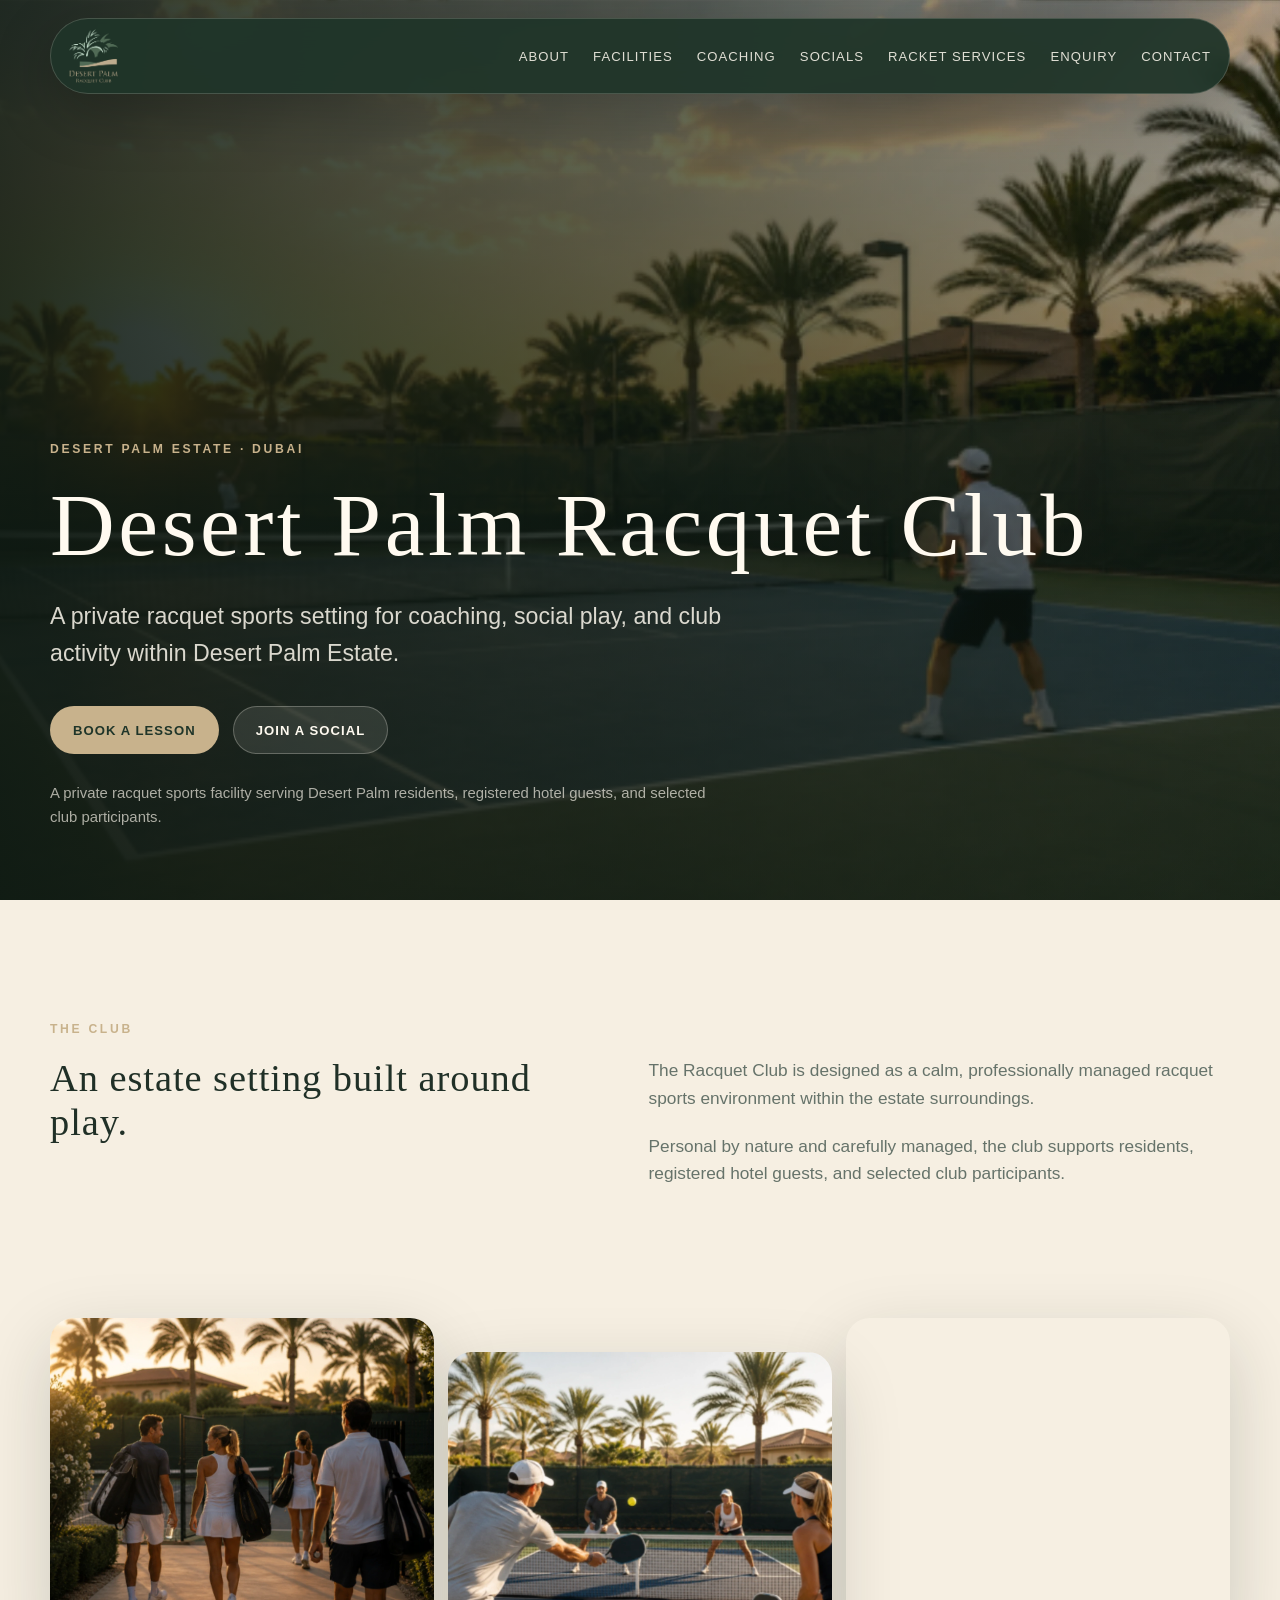
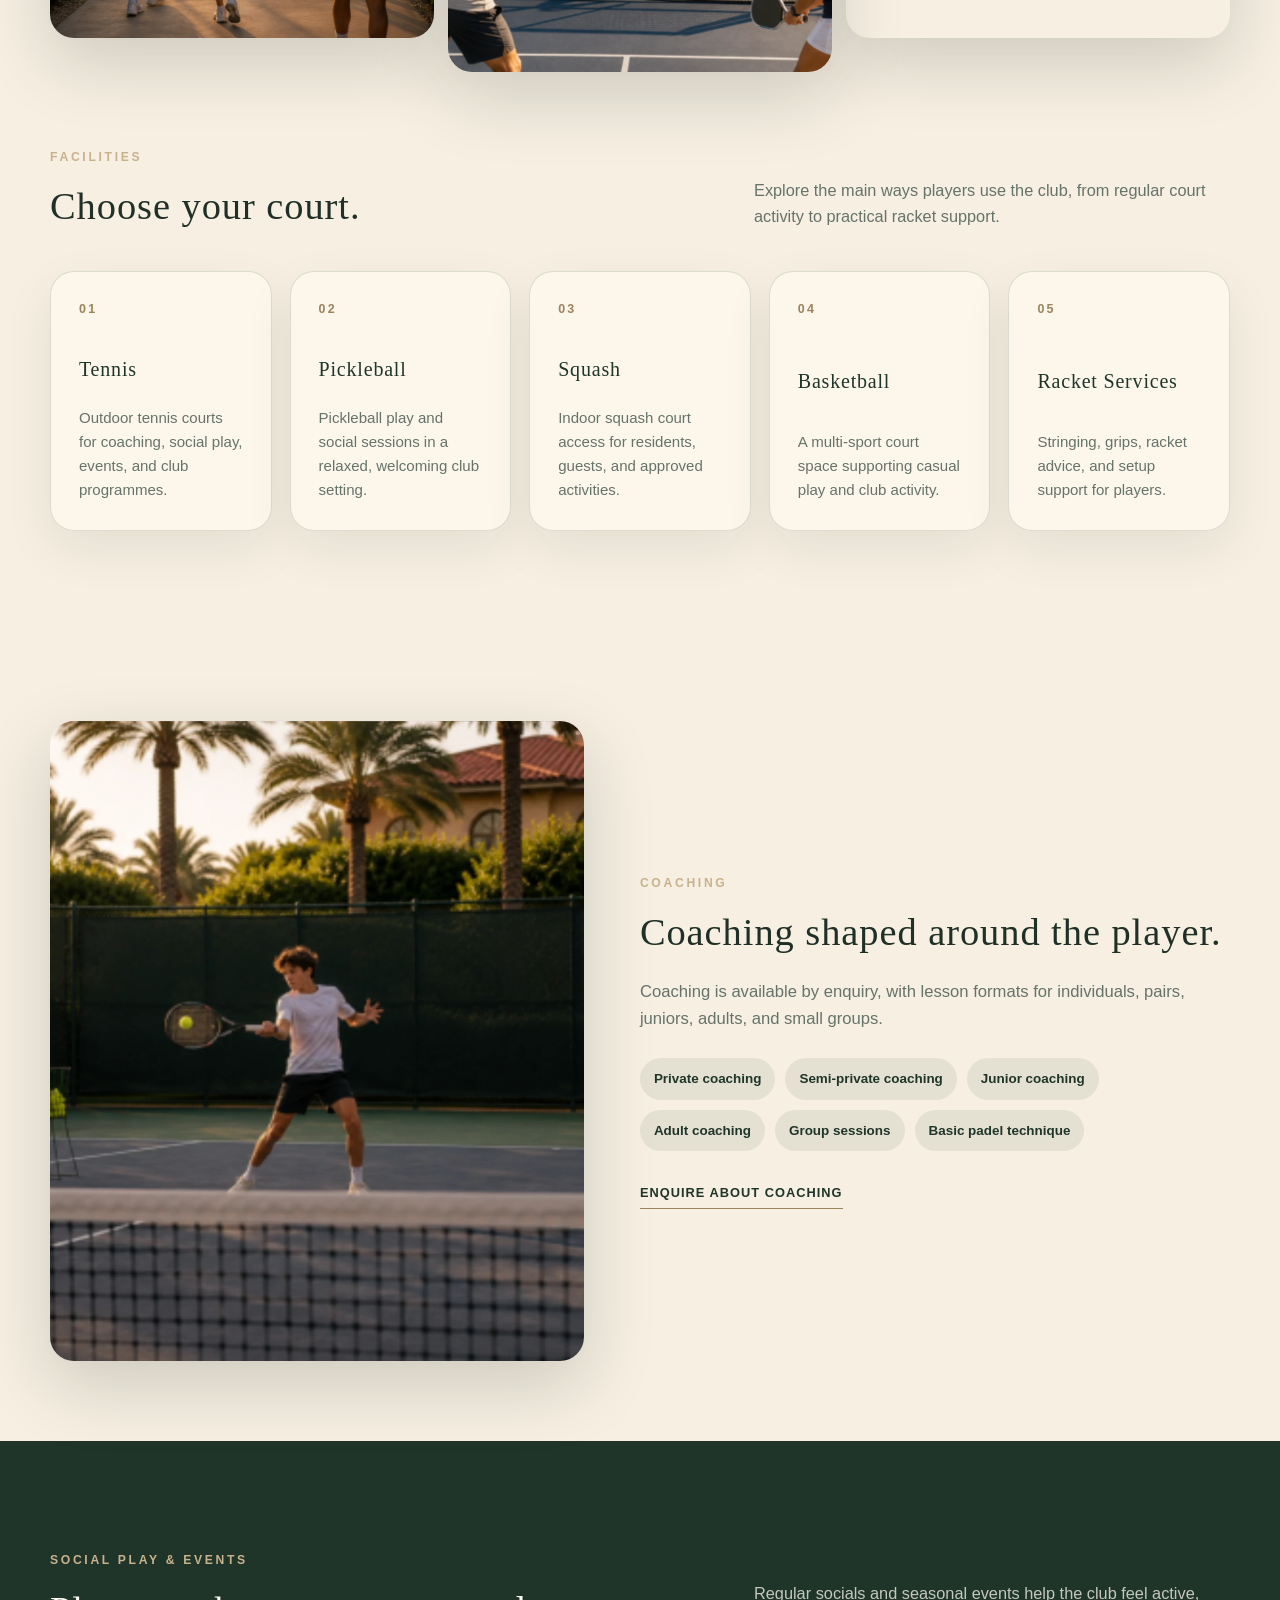
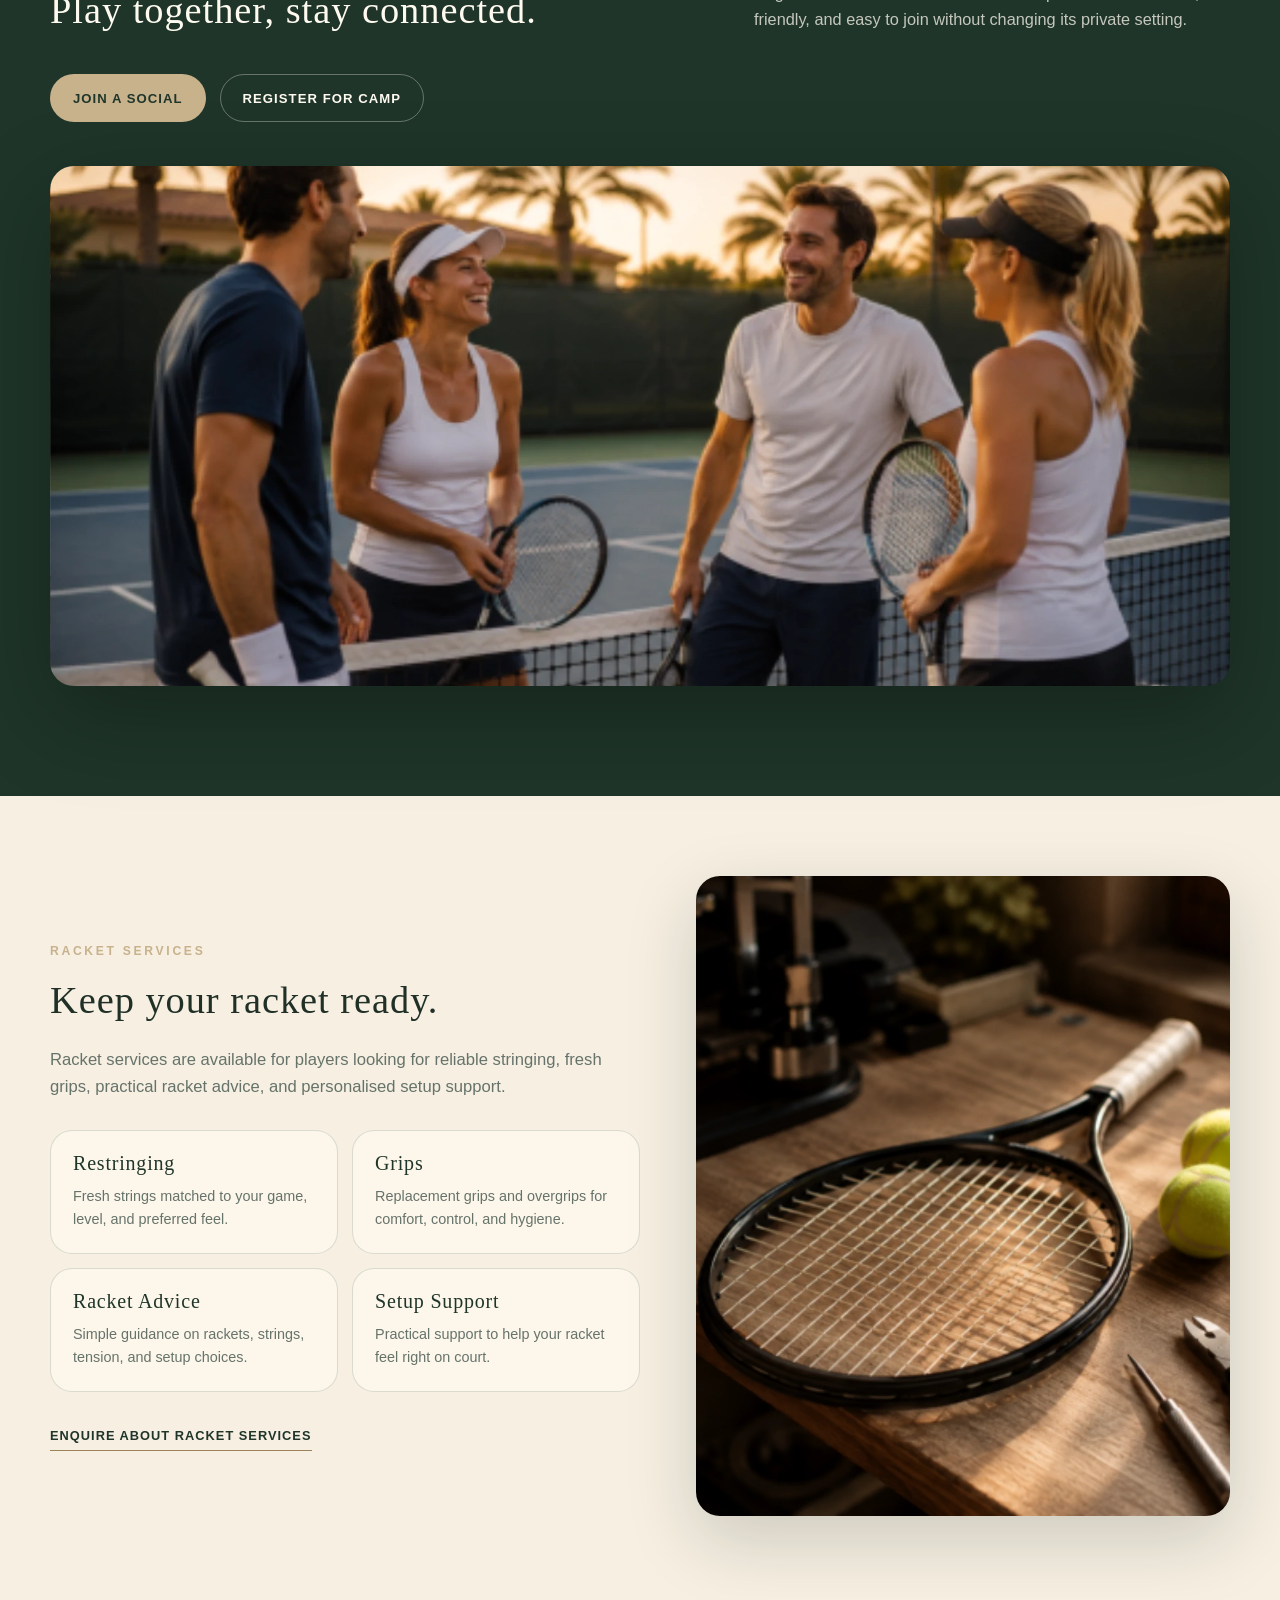
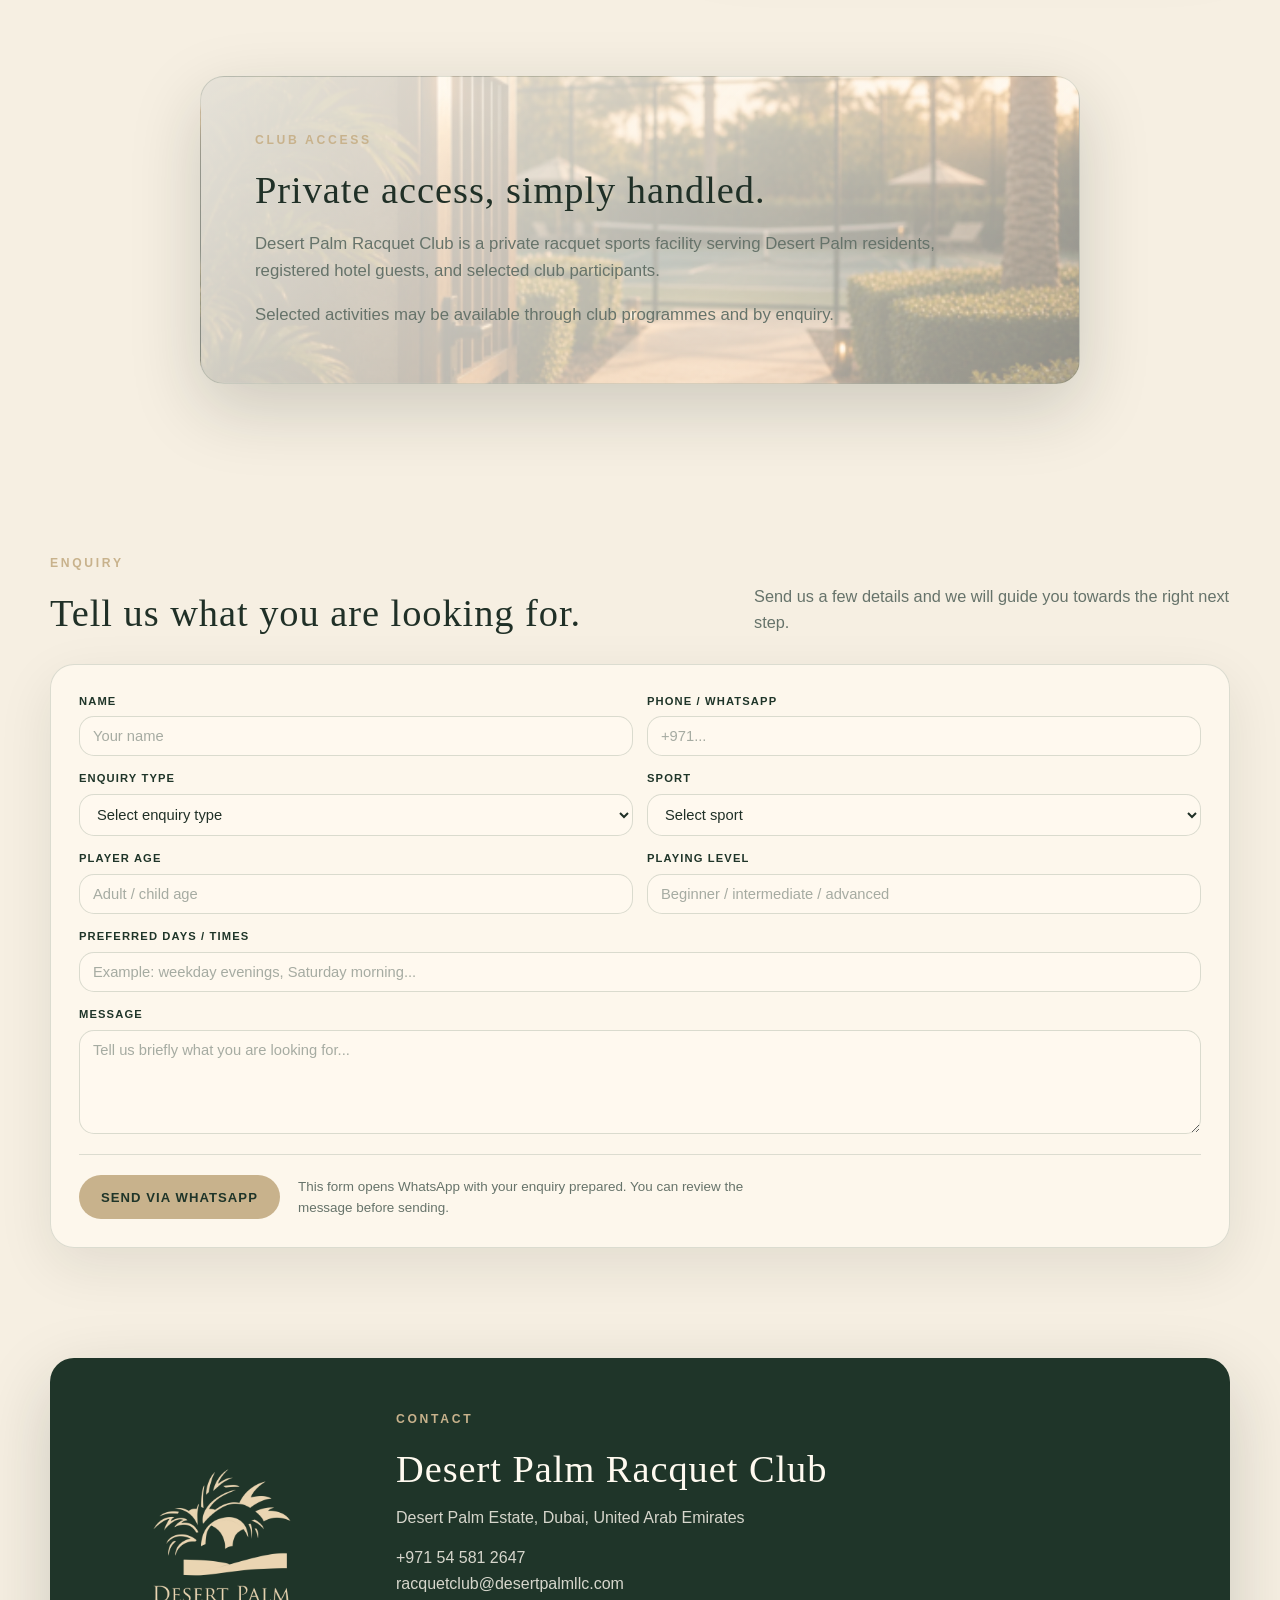
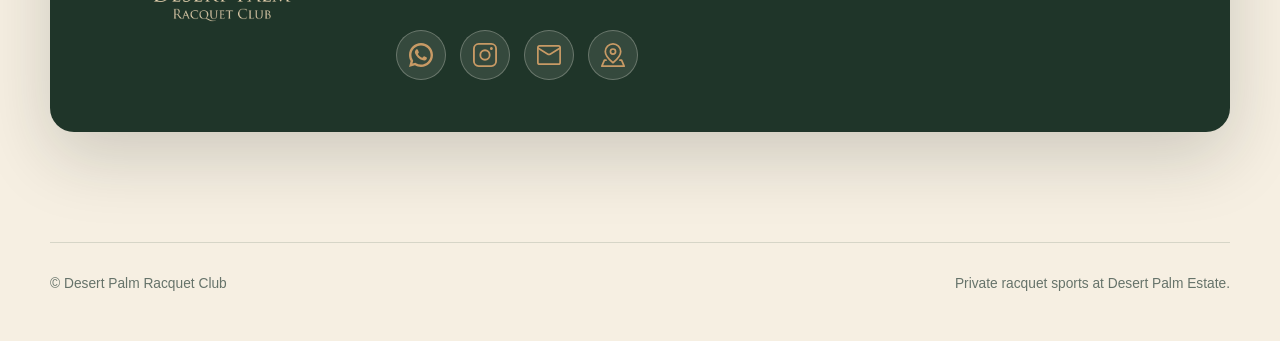
==== commit fe36ed03: "Add files via upload V1.5 Mobile update" ====
--- a/index.html
+++ b/index.html
@@ -114,6 +114,15 @@
       <div class="intro-grid">
         <div>
           <h2>An estate setting built around play.</h2>
+
+<div class="mobile-section-image">
+  <img
+    src="assets/arrive.webp"
+    alt="Players arriving at Desert Palm Racquet Club"
+    loading="lazy"
+    decoding="async"
+  />
+</div>
         </div>
 
         <div>
@@ -233,6 +242,15 @@
       <div class="feature-content">
         <div class="section-label">Coaching</div>
         <h2>Coaching shaped around the player.</h2>
+
+<div class="mobile-section-image">
+  <img
+    src="assets/player.webp"
+    alt="Tennis player training at Desert Palm Racquet Club"
+    loading="lazy"
+    decoding="async"
+  />
+</div>
 <p>
   Coaching is available by enquiry, with lesson formats for individuals,
   pairs, juniors, adults, and small groups.
@@ -263,6 +281,15 @@
         <div>
           <div class="section-label">Social Play & Events</div>
           <h2>Play together, stay connected.</h2>
+
+<div class="mobile-section-image">
+  <img
+    src="assets/social-tennis.webp"
+    alt="Social tennis at Desert Palm Racquet Club"
+    loading="lazy"
+    decoding="async"
+  />
+</div>
         </div>
 
 <p>
@@ -313,6 +340,15 @@
       <div class="feature-content">
         <div class="section-label">Racket Services</div>
         <h2>Keep your racket ready.</h2>
+
+<div class="mobile-section-image">
+  <img
+    src="assets/racket.webp"
+    alt="Racket services at Desert Palm Racquet Club"
+    loading="lazy"
+    decoding="async"
+  />
+</div>
 
         <p>
           Racket services are available for players looking for reliable
--- a/style.css
+++ b/style.css
@@ -1054,4 +1054,53 @@
   .detail-image-grid img:nth-child(2) {
     transform: none;
   }
+}
+/* V1.5 mobile-only section rhythm */
+.mobile-section-image {
+  display: none;
+}
+
+@media (max-width: 850px) {
+  .mobile-section-image {
+    display: block;
+    margin: 26px 0 26px;
+  }
+
+  .mobile-section-image img {
+    width: 100%;
+    height: 300px;
+    object-fit: cover;
+    border-radius: var(--radius);
+    box-shadow: var(--shadow);
+  }
+
+  /* Hide desktop/supporting image layouts on mobile where we now use one main section image */
+  .image-strip {
+    display: none;
+  }
+
+  .feature-section > .feature-image {
+    display: none;
+  }
+
+  #socials .wide-image {
+    display: none;
+  }
+
+  /* Tighten mobile section flow */
+  .intro-grid {
+    gap: 20px;
+  }
+
+  .feature-content {
+    padding: 0;
+  }
+
+  .feature-content p {
+    margin-top: 0;
+  }
+
+  #socials .section-top {
+    margin-bottom: 28px;
+  }
 }
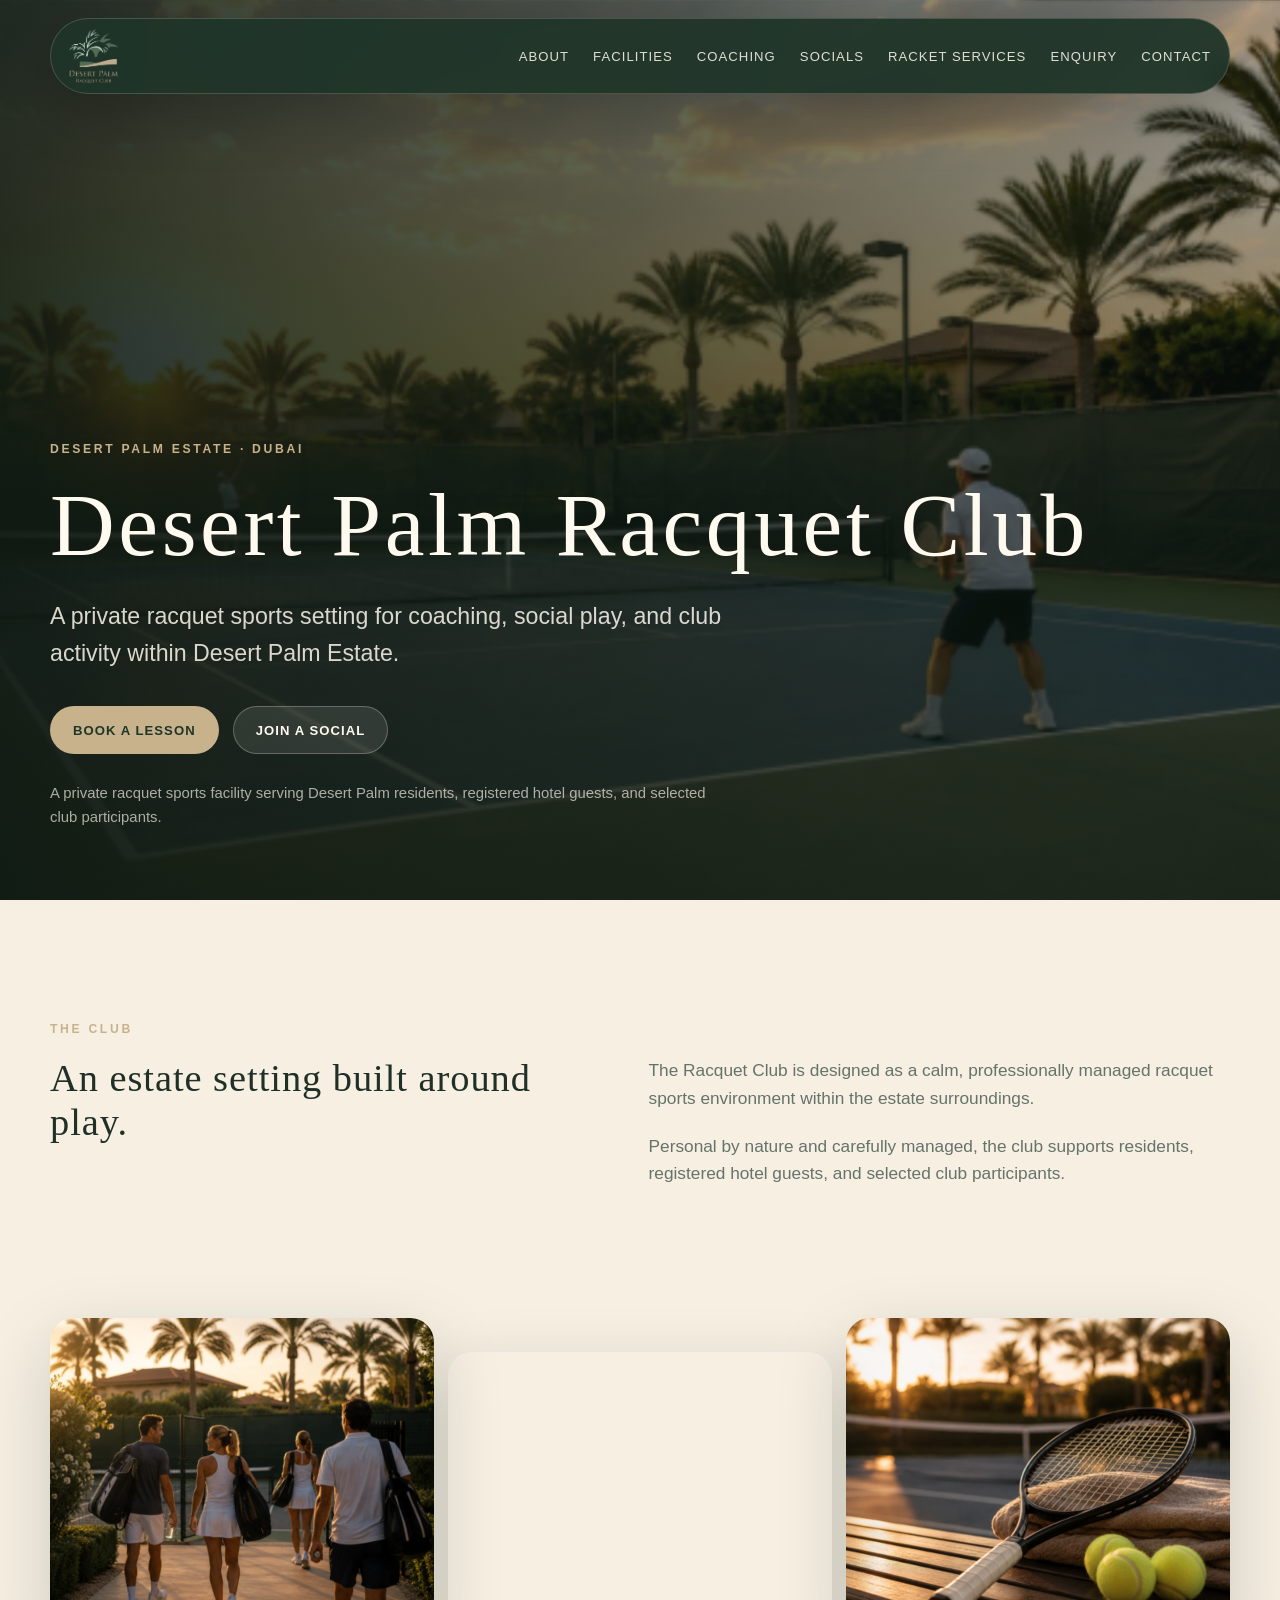
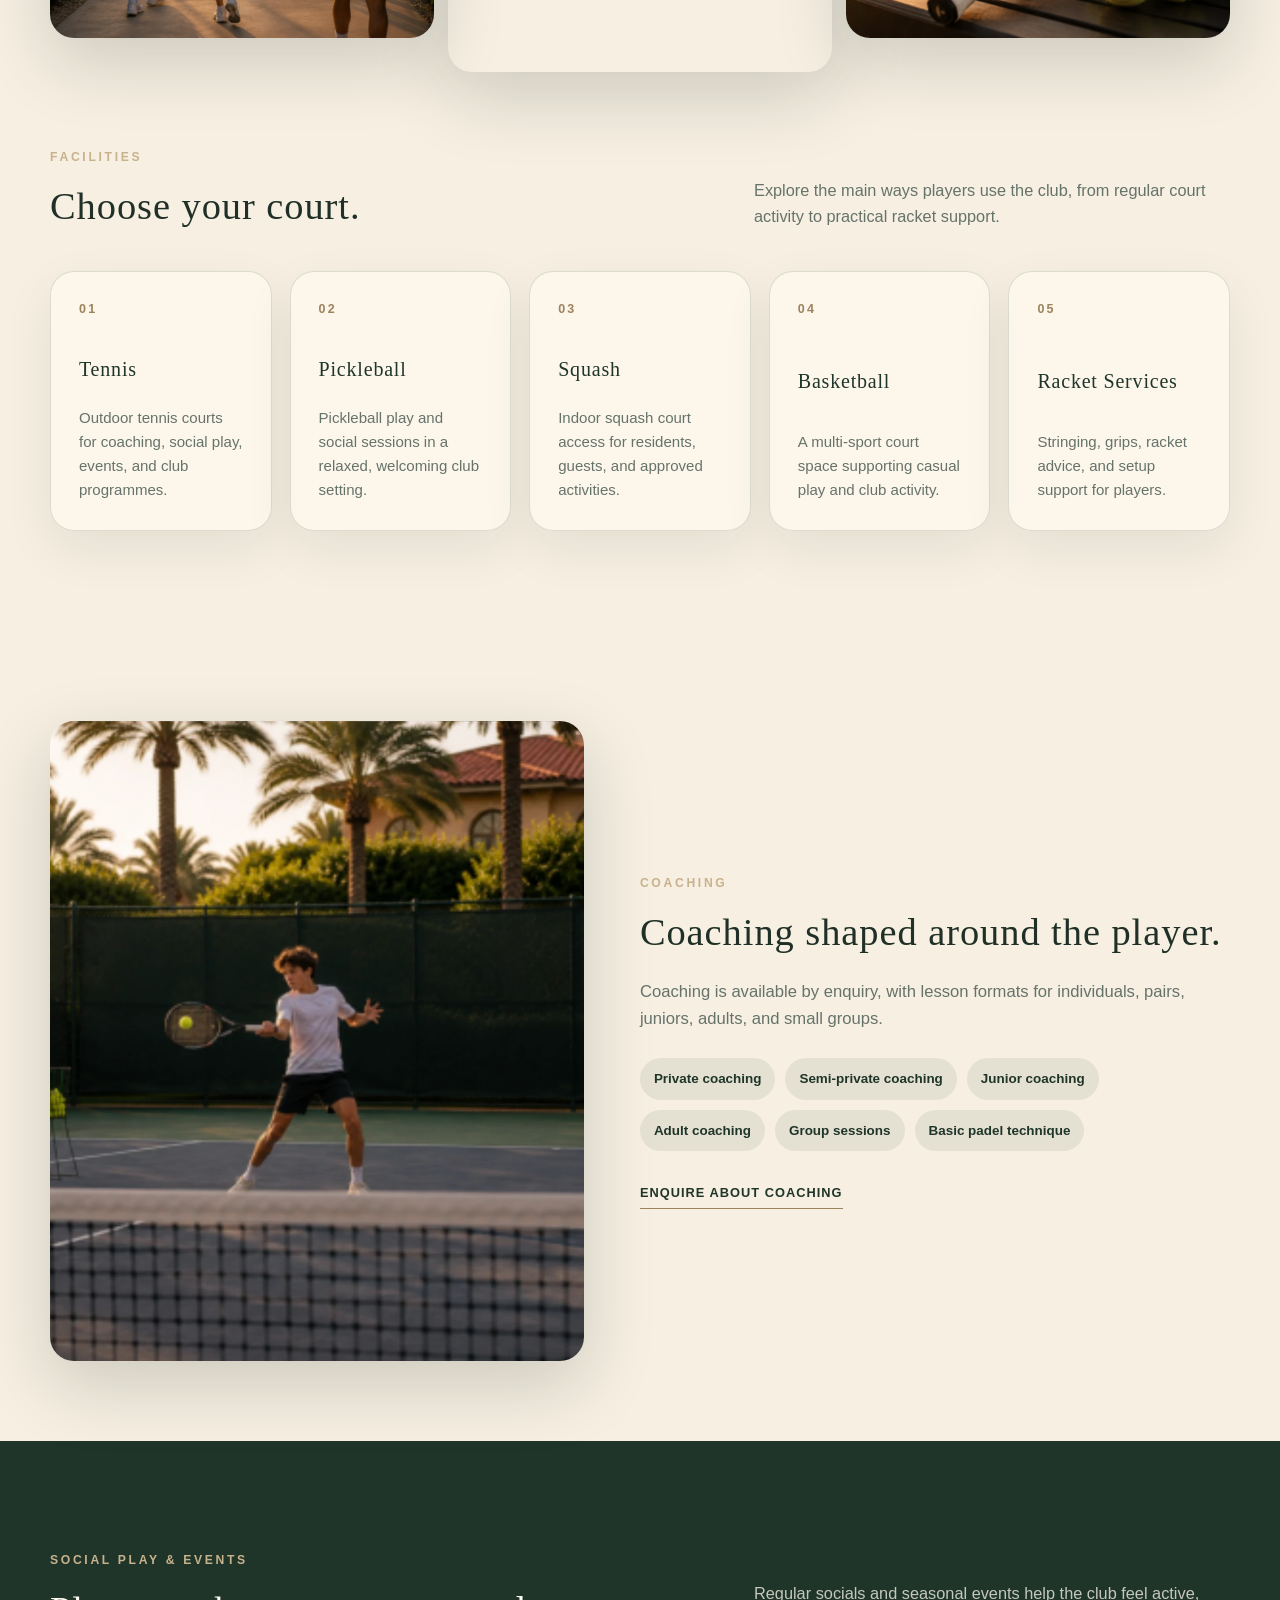
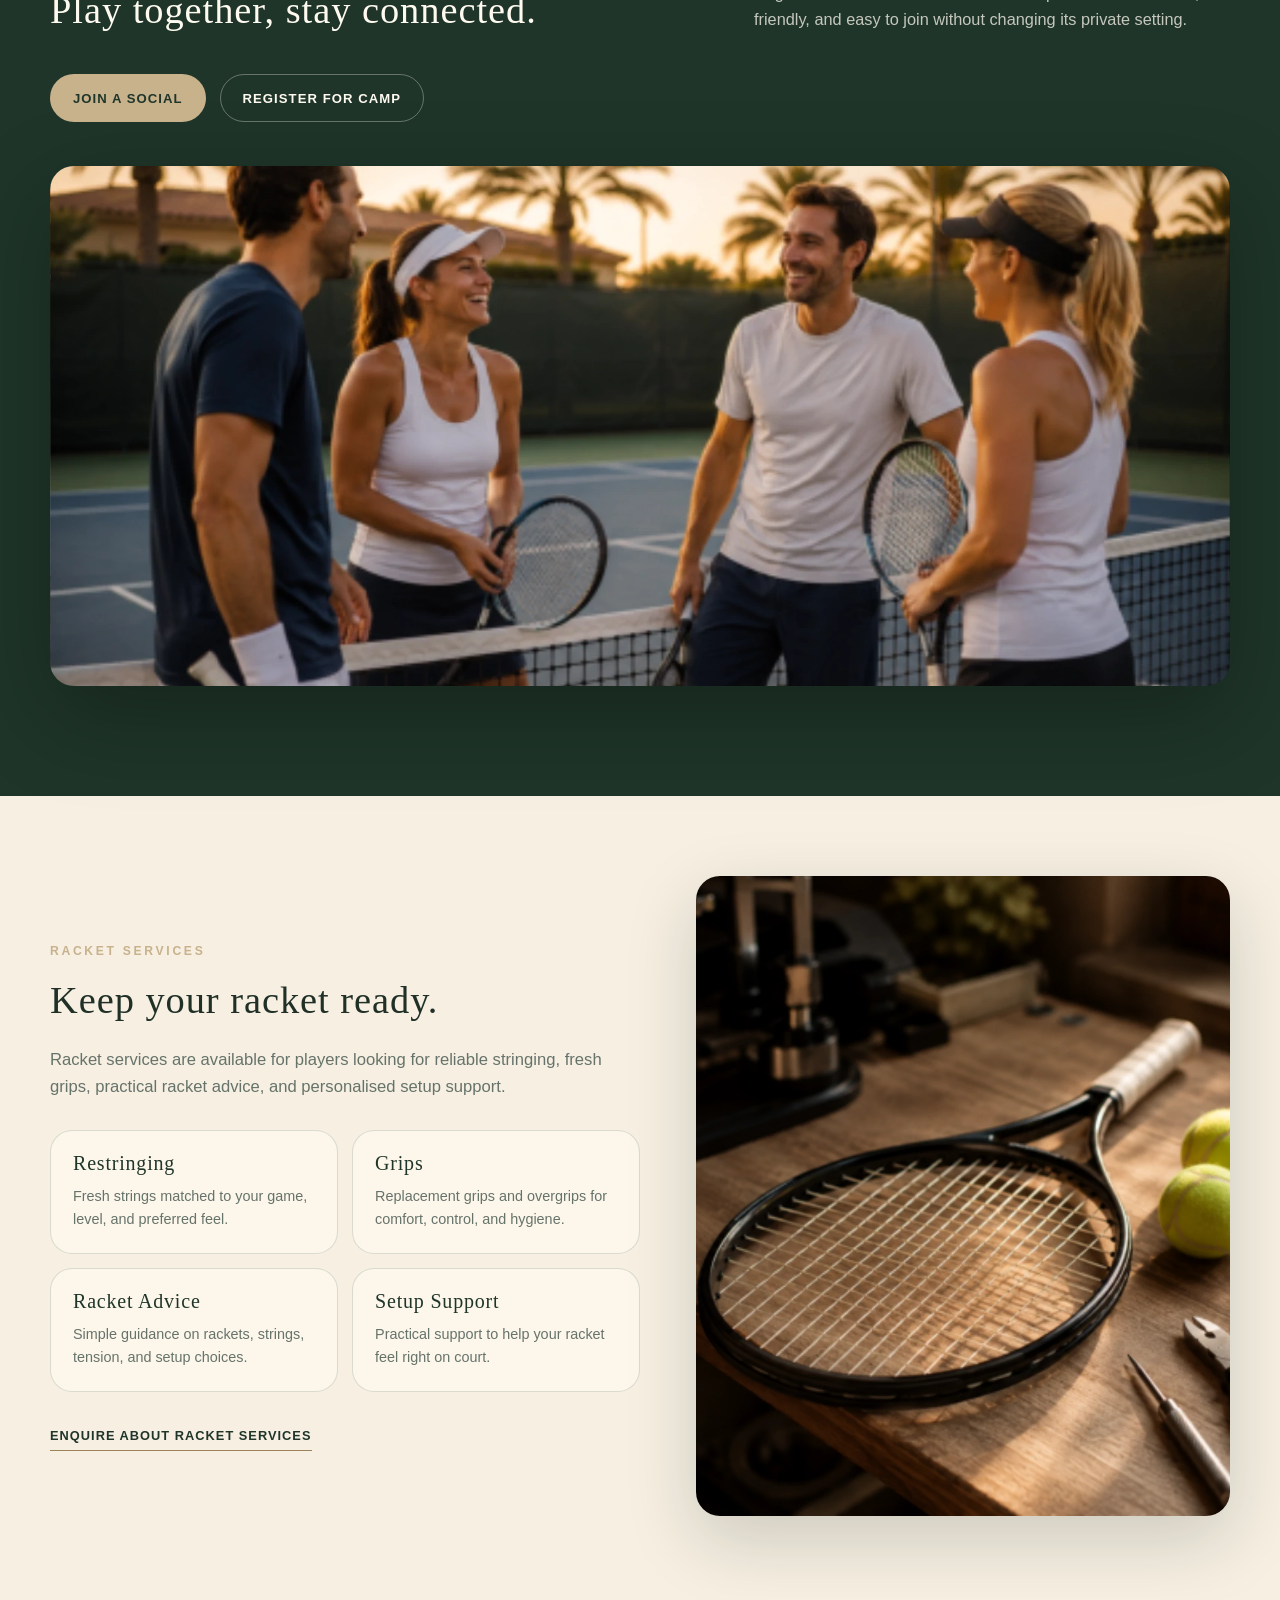
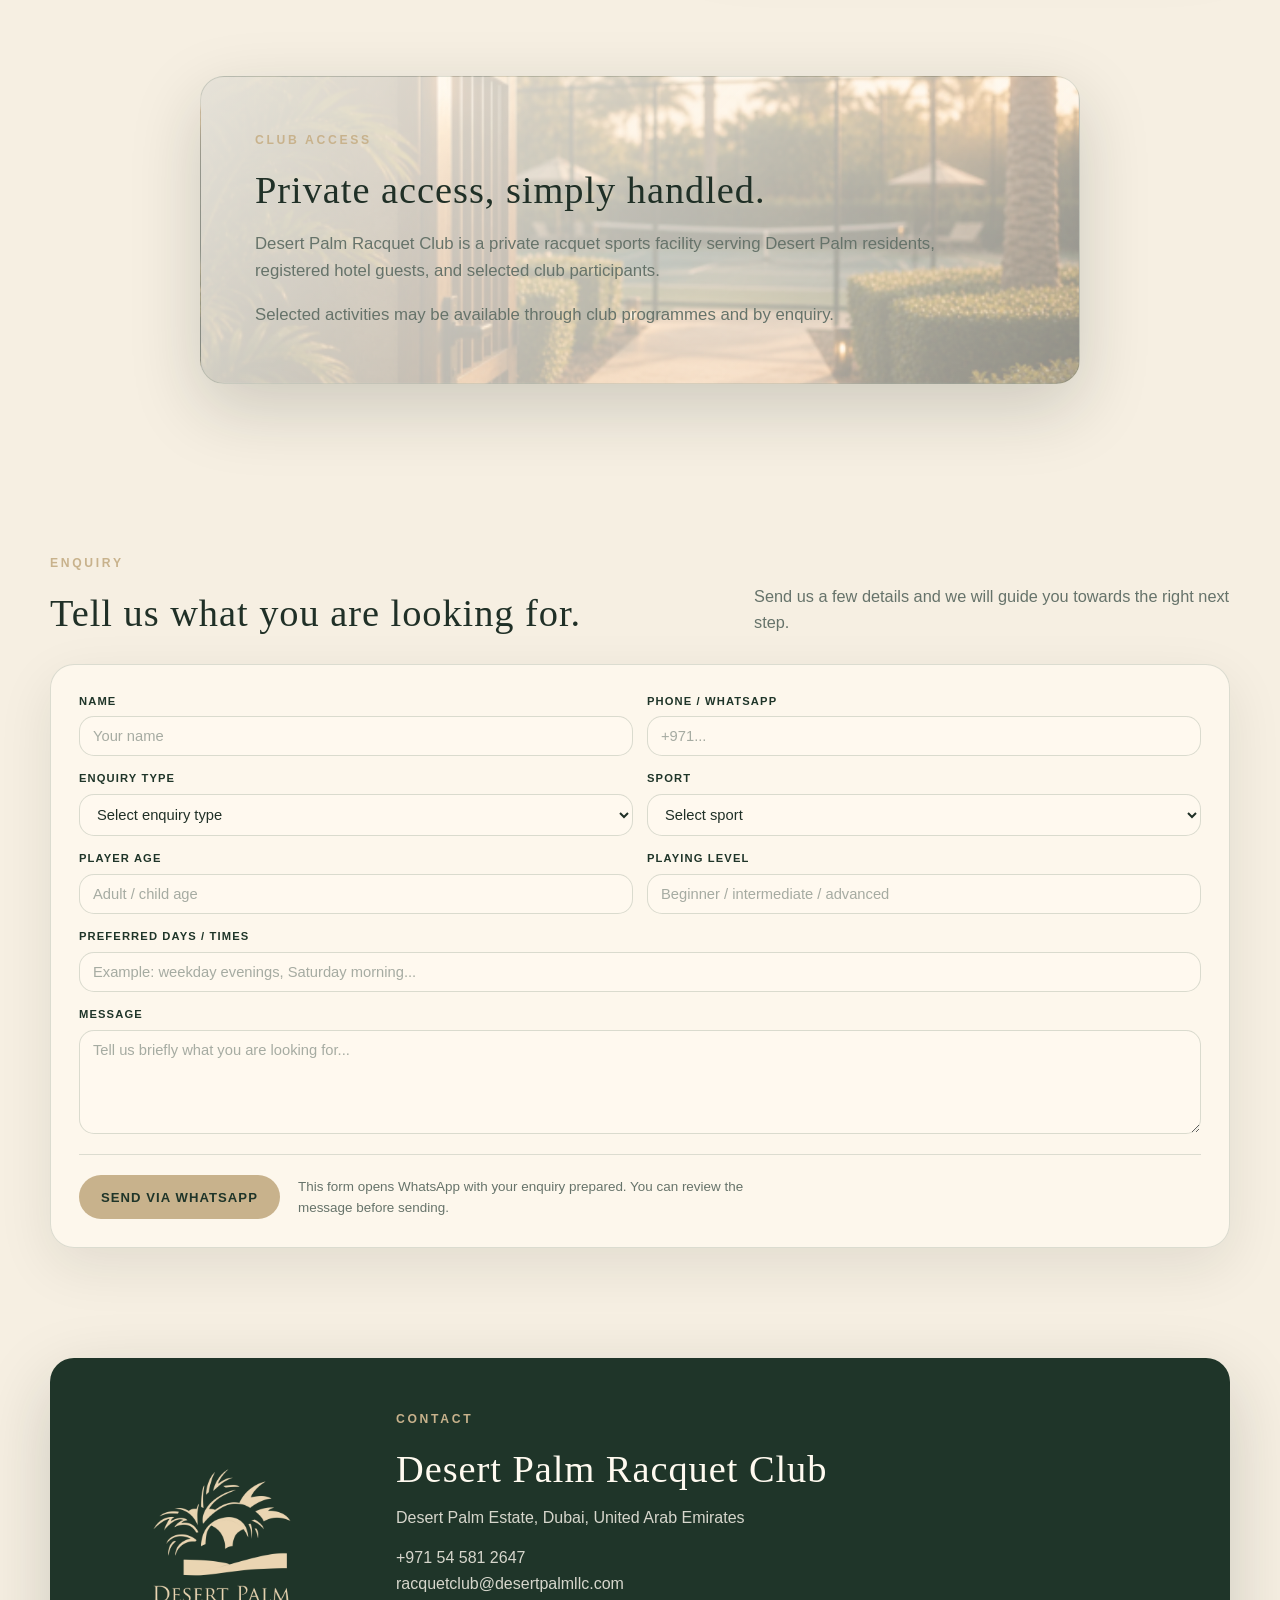
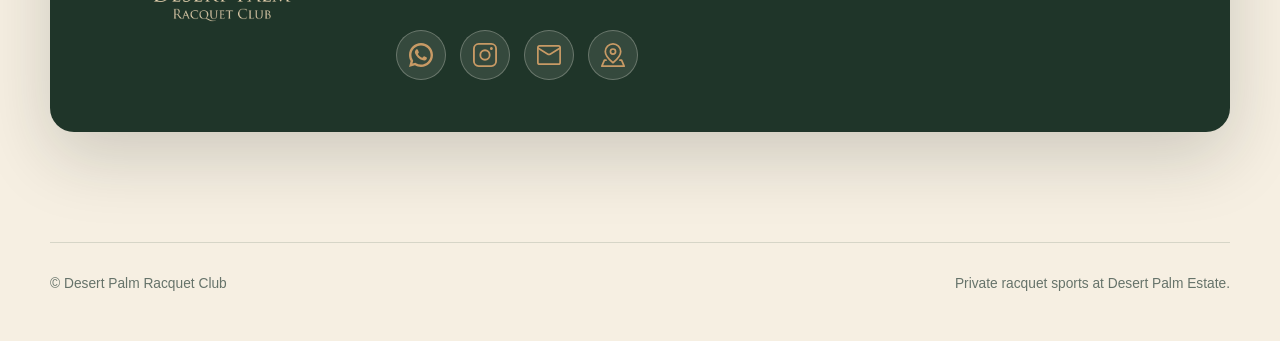
==== commit e1a63d3d: "Add files via upload" ====
--- a/index.html
+++ b/index.html
@@ -343,7 +343,7 @@
 
 <div class="mobile-section-image">
   <img
-    src="assets/racket.webp"
+    src="assets/stringing.webp"
     alt="Racket services at Desert Palm Racquet Club"
     loading="lazy"
     decoding="async"
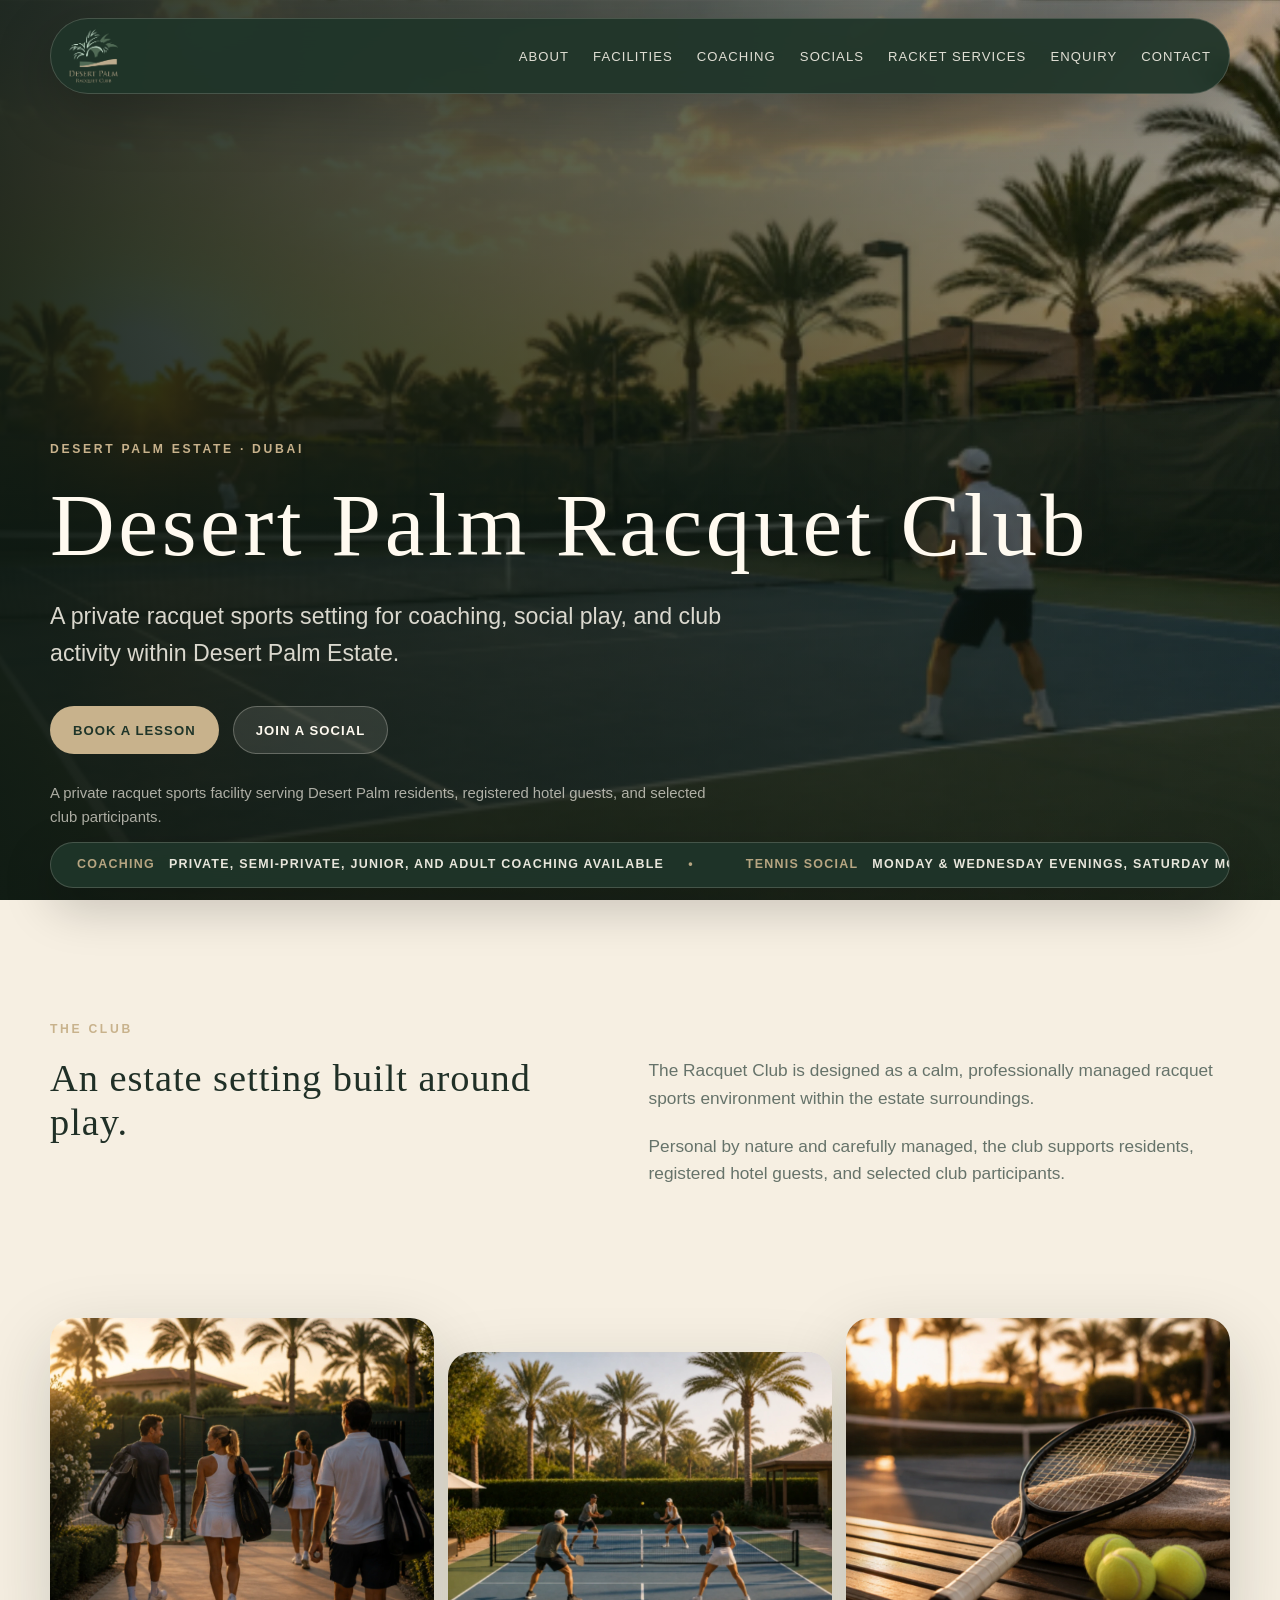
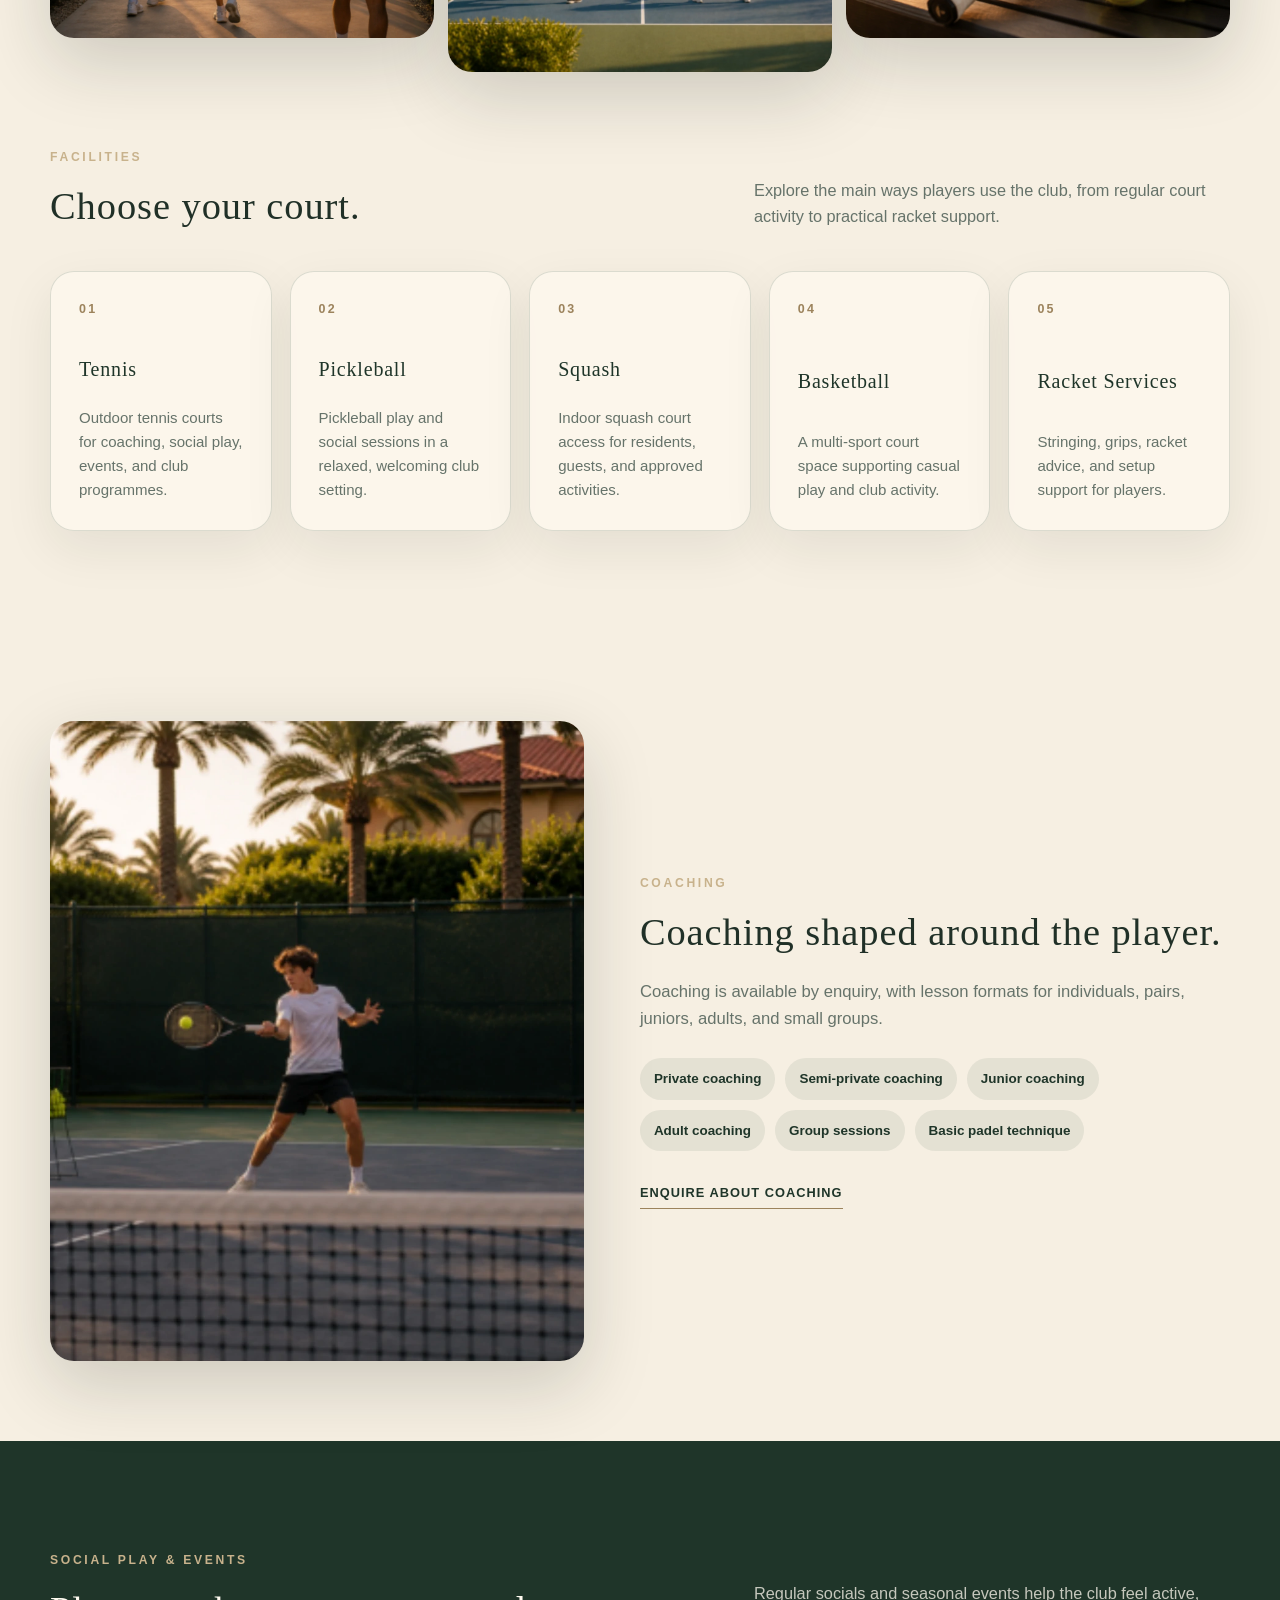
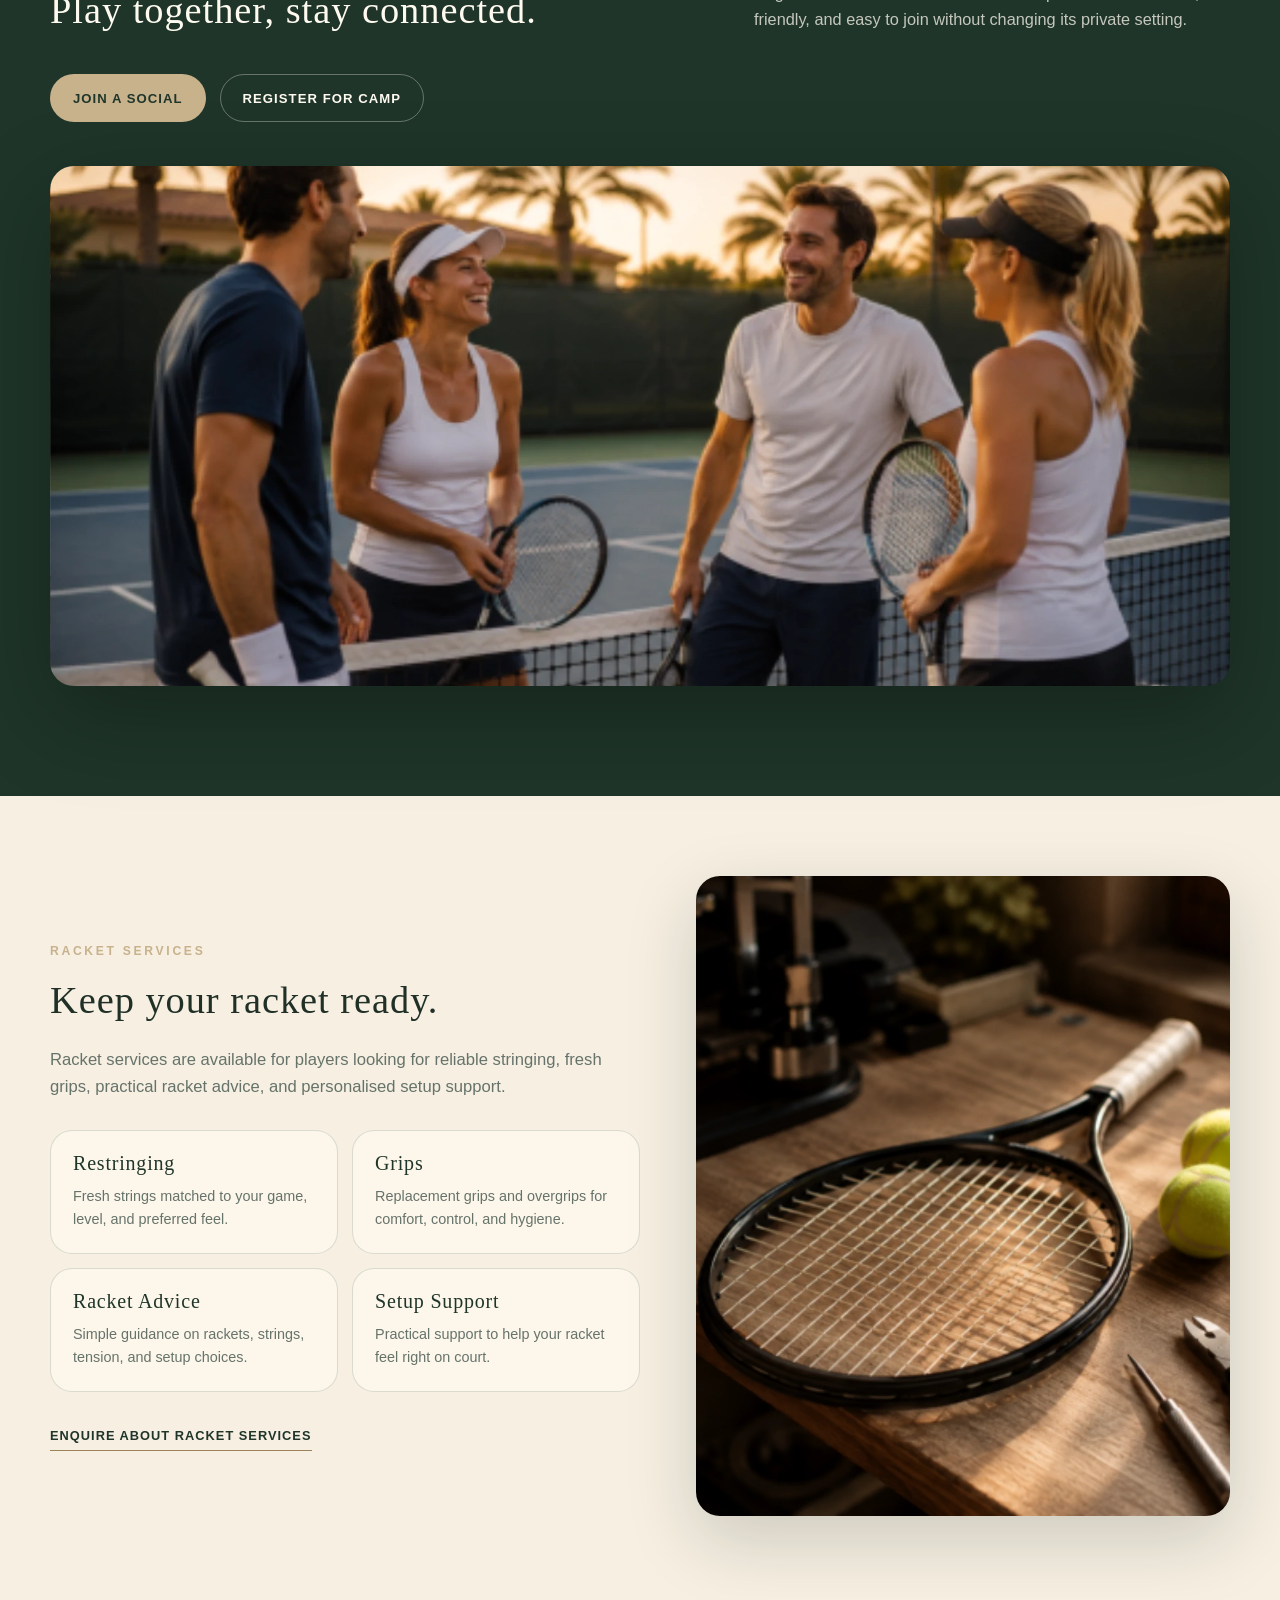
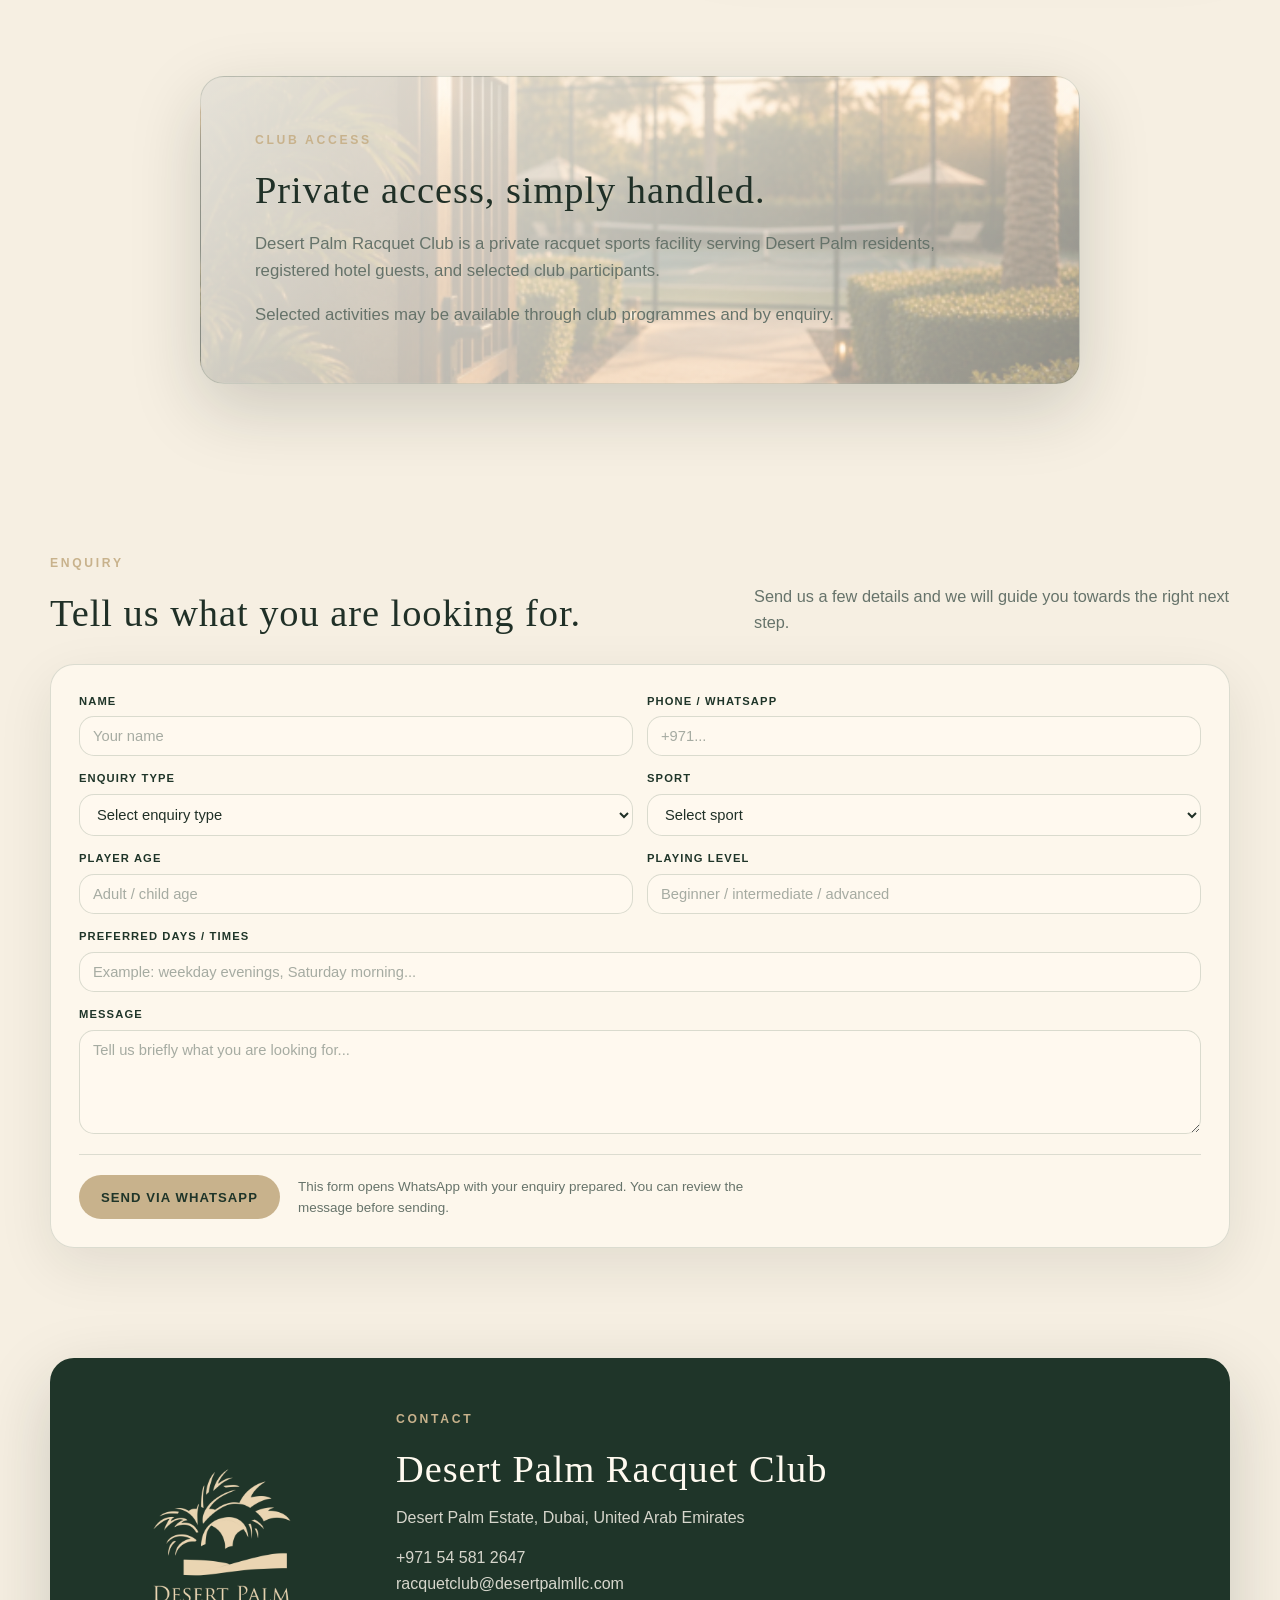
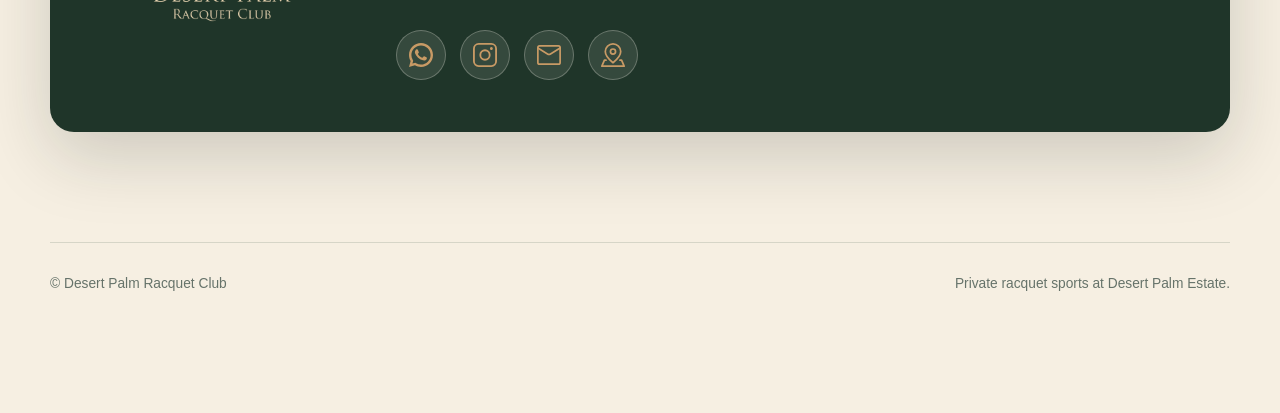
==== commit c54f9c88: "Add files via upload V1.5 - Ticker update" ====
--- a/index.html
+++ b/index.html
@@ -148,7 +148,7 @@
   decoding="async"
 />
 <img
-  src="assets/pickleball-social.webp"
+  src="assets/pickle-wide.webp"
   alt="Pickleball paddles at Desert Palm Racquet Club"
   loading="lazy"
   decoding="async"
@@ -615,6 +615,7 @@
 <p>Private racquet sports at Desert Palm Estate.</p>
   </footer>
 
-  <script src="app.js"></script>
+  <script src="updates.js"></script>
+<script src="app.js"></script>
 </body>
 </html>
--- a/style.css
+++ b/style.css
@@ -1103,4 +1103,110 @@
   #socials .section-top {
     margin-bottom: 28px;
   }
+}
+/* V1.5 mobile-only detail page rhythm */
+@media (max-width: 850px) {
+  .detail-image-duo,
+  .detail-image-grid {
+    display: none;
+  }
+}
+/* V1.5 floating update ticker */
+body {
+  padding-bottom: calc(72px + env(safe-area-inset-bottom));
+}
+
+.dprc-update-bar {
+  position: fixed;
+  left: 50%;
+  bottom: max(12px, env(safe-area-inset-bottom));
+  transform: translateX(-50%);
+  width: min(calc(100% - 32px), var(--max));
+  height: 46px;
+  z-index: 80;
+  overflow: hidden;
+  border-radius: 999px;
+  background: rgba(31, 53, 41, 0.96);
+  border: 1px solid rgba(246, 239, 226, 0.18);
+  box-shadow: 0 18px 50px rgba(0, 0, 0, 0.22);
+  backdrop-filter: blur(14px);
+}
+
+.dprc-update-track {
+  height: 100%;
+  display: flex;
+  align-items: center;
+  width: max-content;
+  animation: dprcTicker 34s linear infinite;
+}
+
+.dprc-update-bar:hover .dprc-update-track {
+  animation-play-state: paused;
+}
+
+.dprc-update-item {
+  display: inline-flex;
+  align-items: center;
+  gap: 14px;
+  padding: 0 26px;
+  color: var(--ivory-soft);
+  font-size: 0.78rem;
+  font-weight: 800;
+  letter-spacing: 0.1em;
+  text-transform: uppercase;
+  white-space: nowrap;
+  opacity: 0.9;
+}
+
+.dprc-update-item::after {
+  content: "•";
+  color: var(--sand);
+  margin-left: 10px;
+}
+
+.dprc-update-item strong {
+  color: var(--sand);
+  font-weight: 900;
+}
+
+.dprc-update-item:hover {
+  color: var(--sand);
+}
+
+@keyframes dprcTicker {
+  from {
+    transform: translateX(0);
+  }
+
+  to {
+    transform: translateX(-50%);
+  }
+}
+
+@media (max-width: 850px) {
+  body {
+    padding-bottom: calc(68px + env(safe-area-inset-bottom));
+  }
+
+  .dprc-update-bar {
+    bottom: max(10px, env(safe-area-inset-bottom));
+    height: 44px;
+    width: min(calc(100% - 24px), var(--max));
+  }
+
+  .dprc-update-item {
+    font-size: 0.7rem;
+    padding: 0 20px;
+    letter-spacing: 0.09em;
+  }
+}
+
+@media (prefers-reduced-motion: reduce) {
+  .dprc-update-track {
+    animation: none;
+  }
+
+  .dprc-update-bar {
+    overflow-x: auto;
+  }
 }
